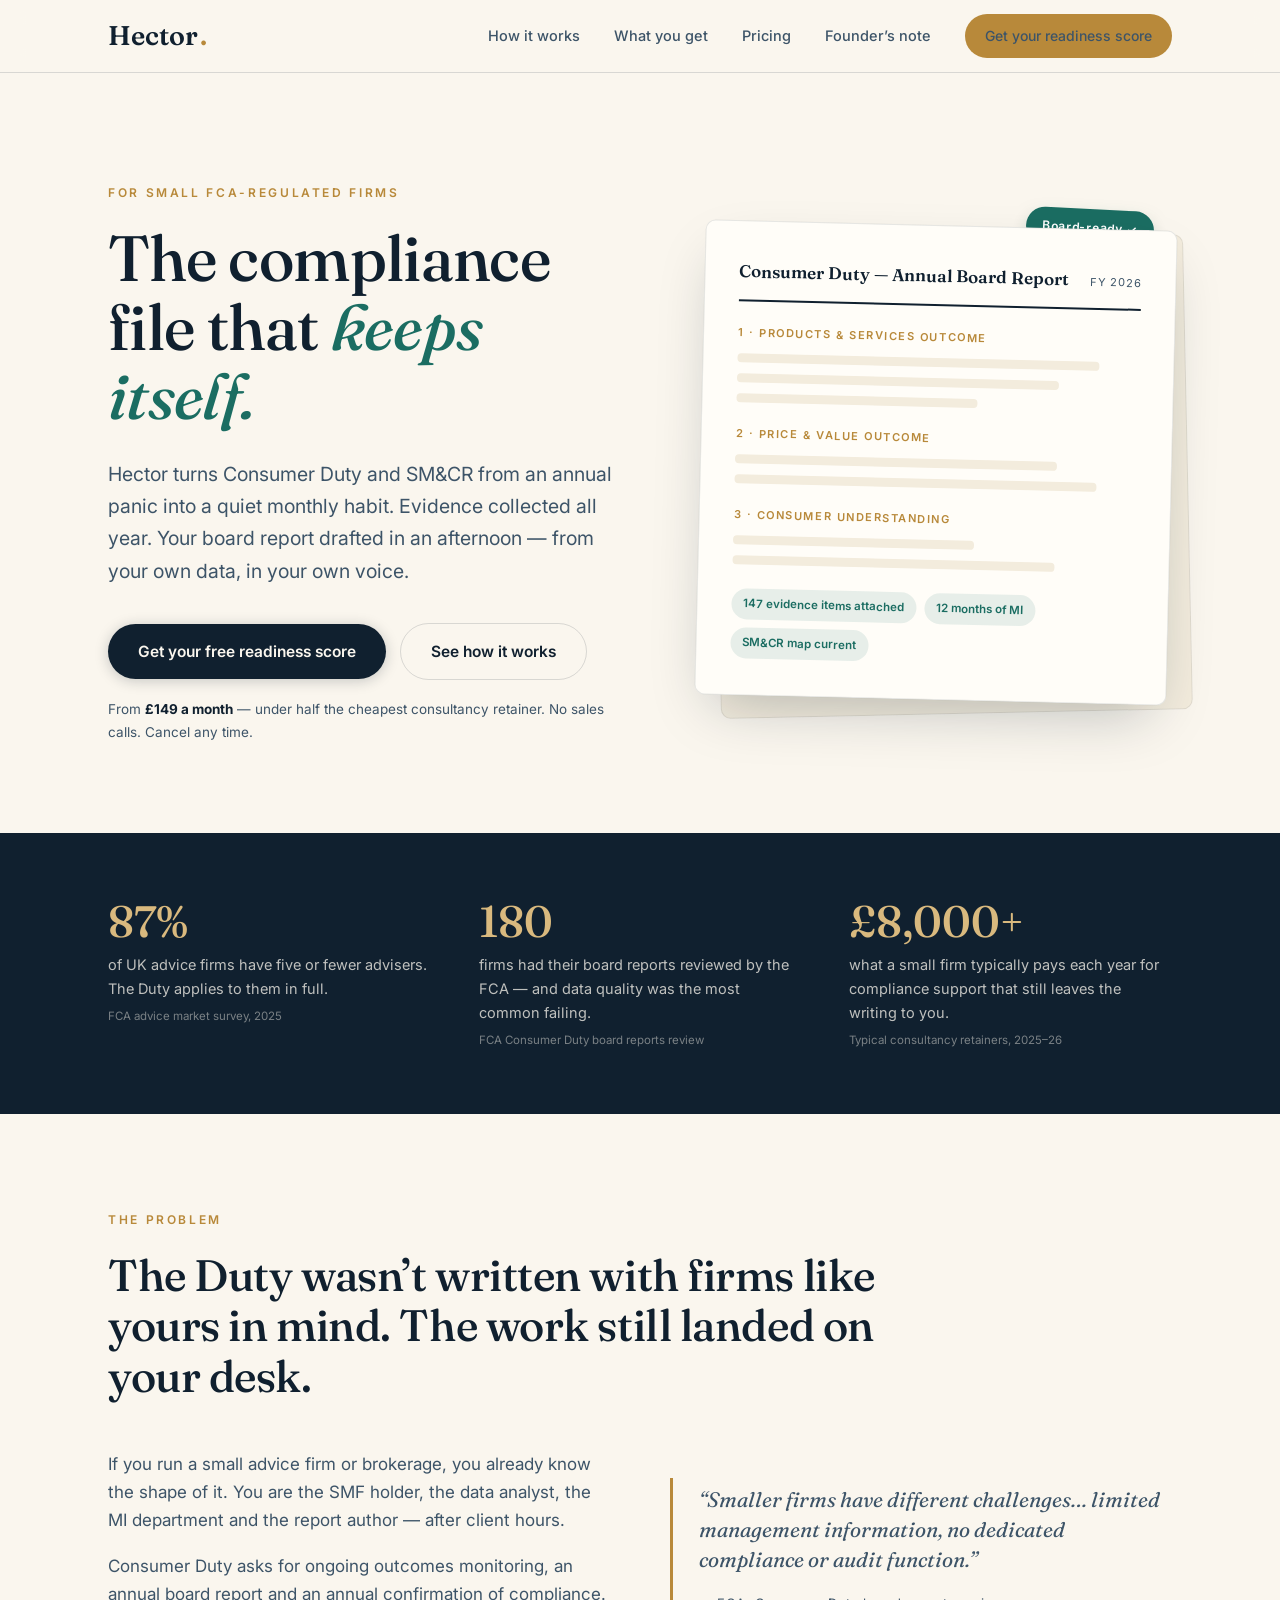
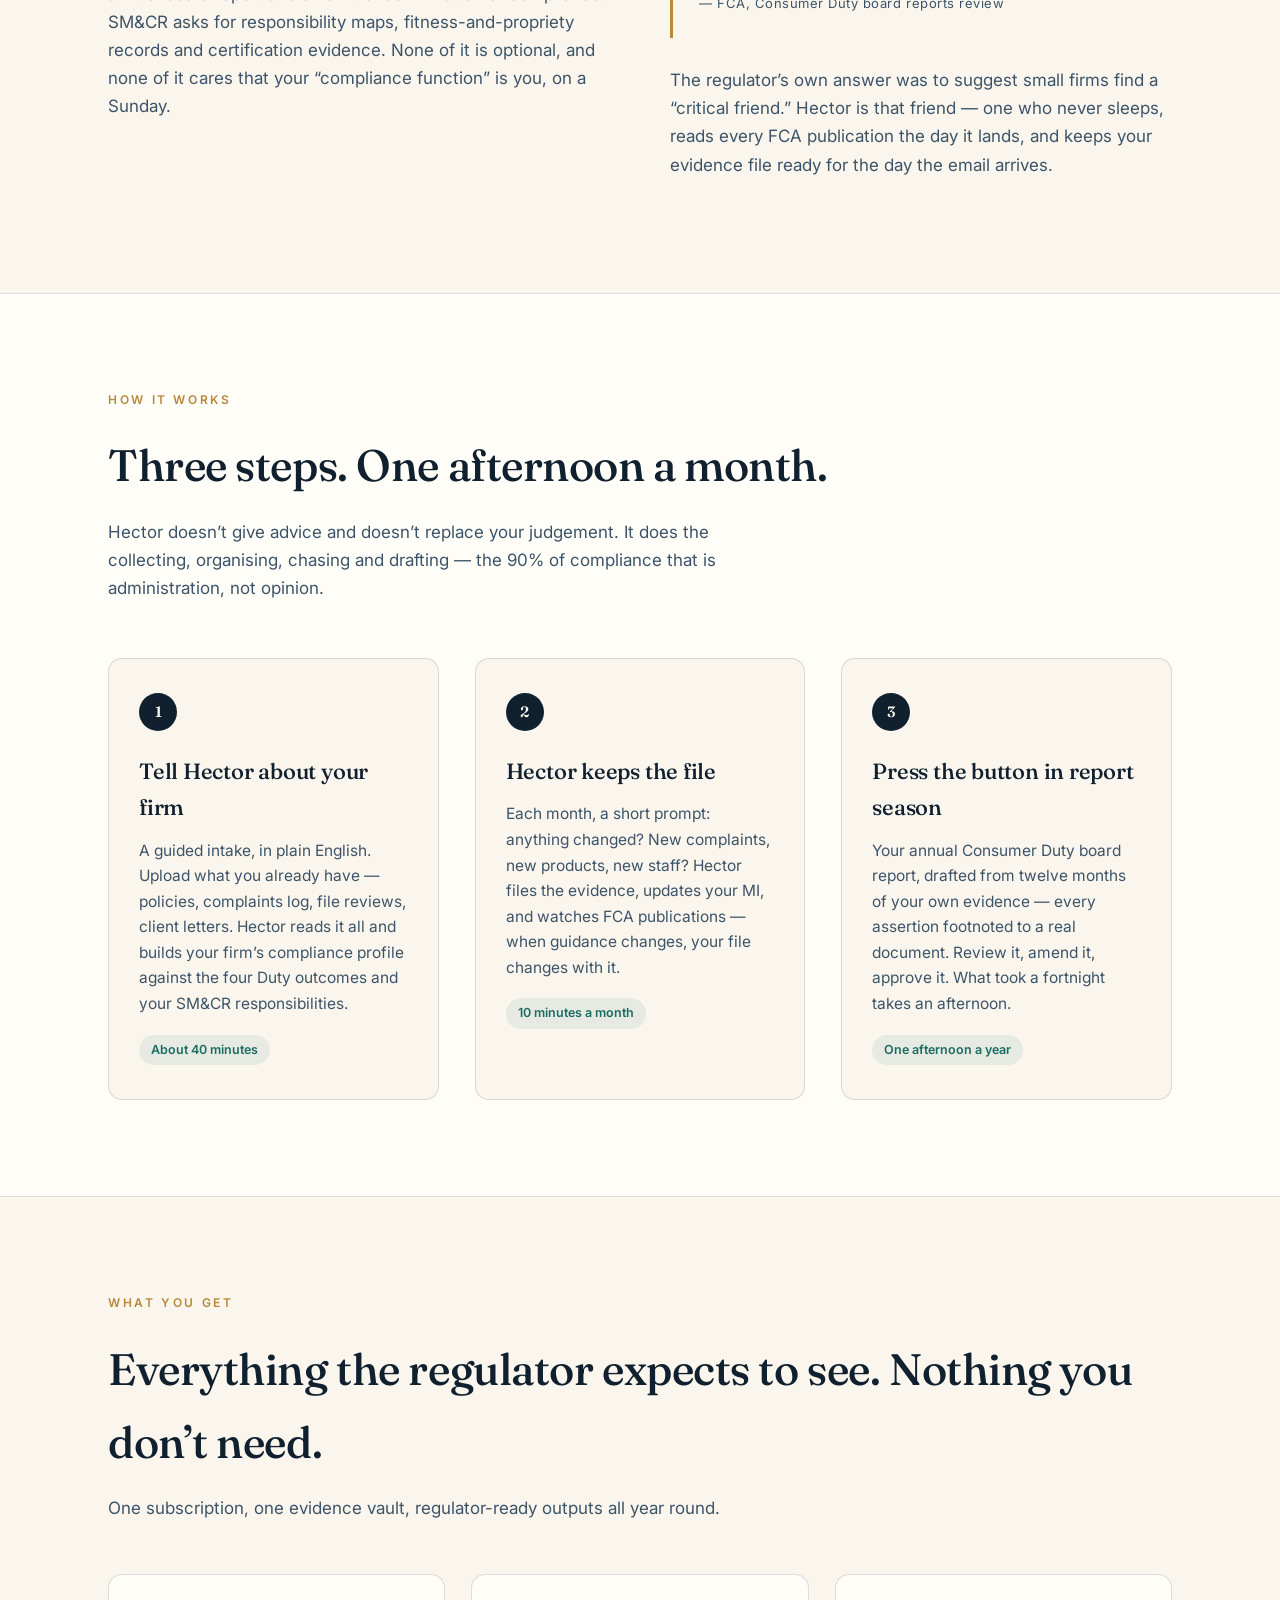
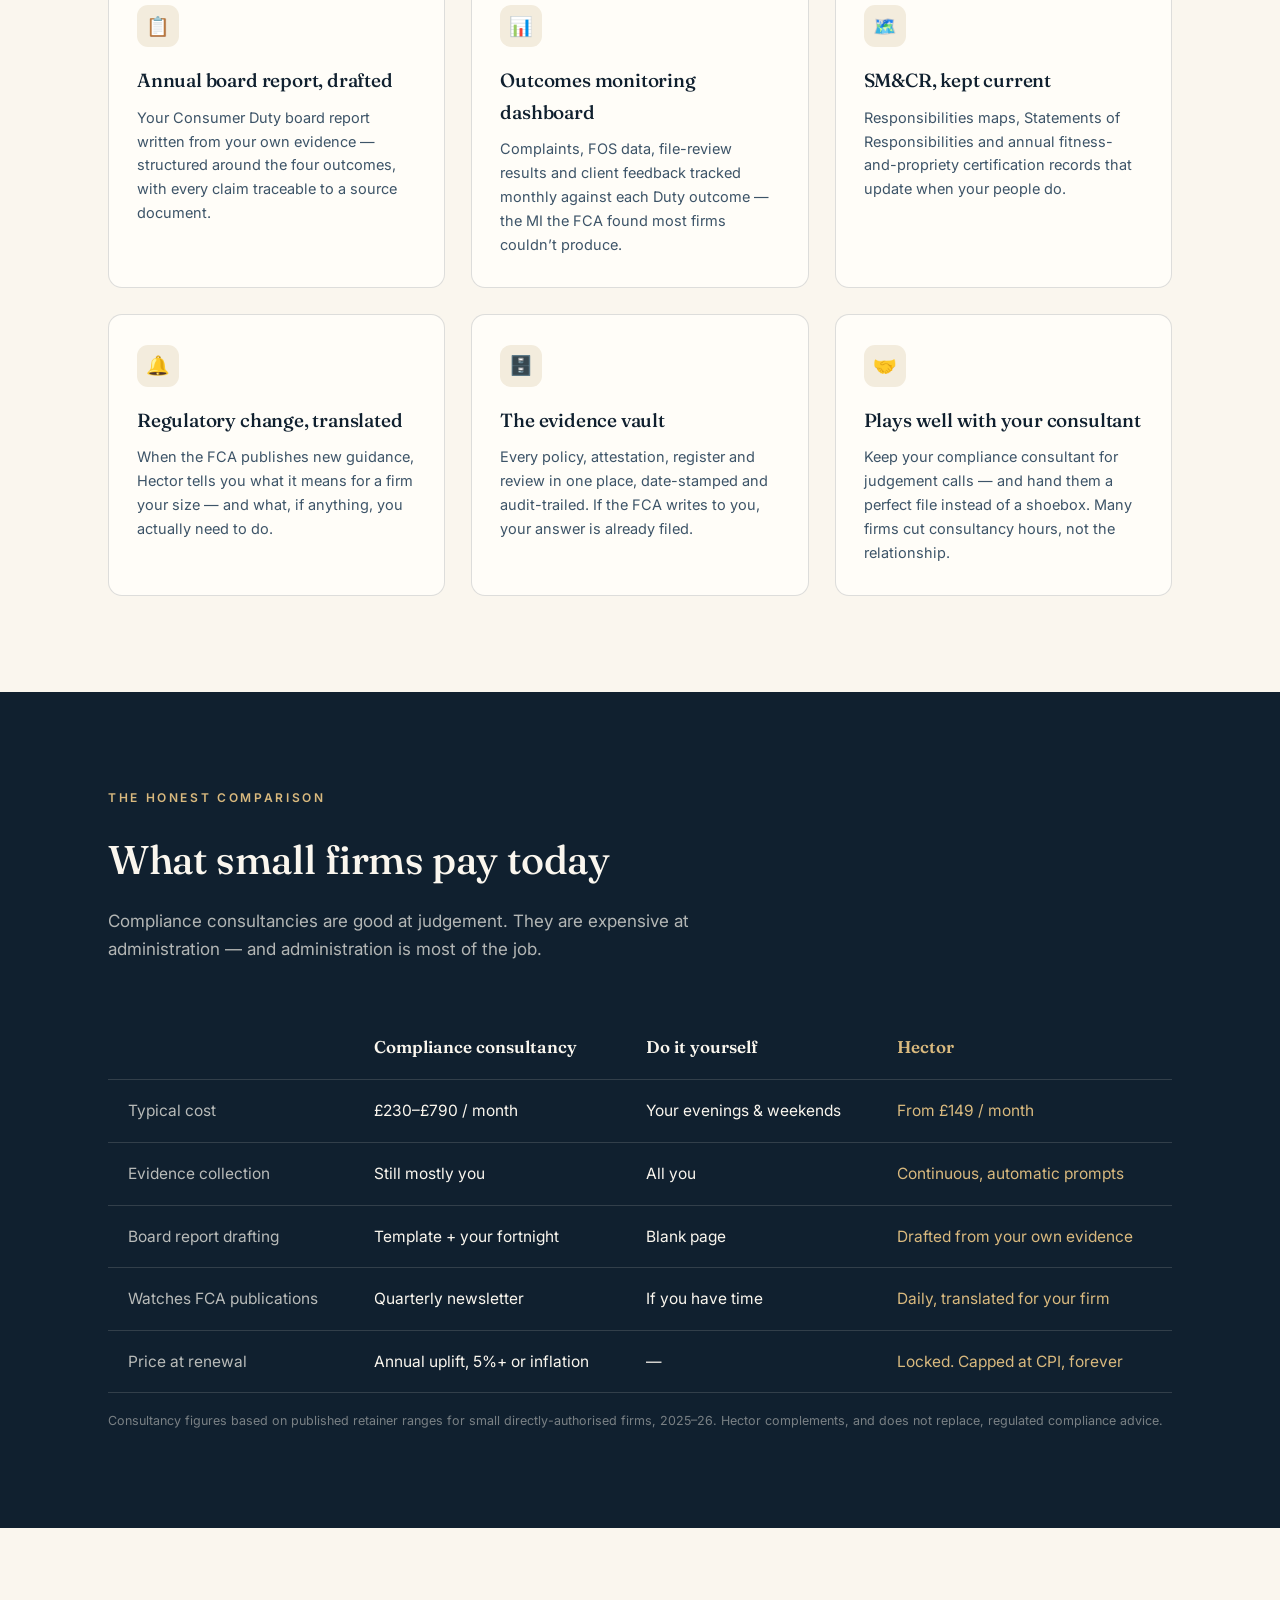
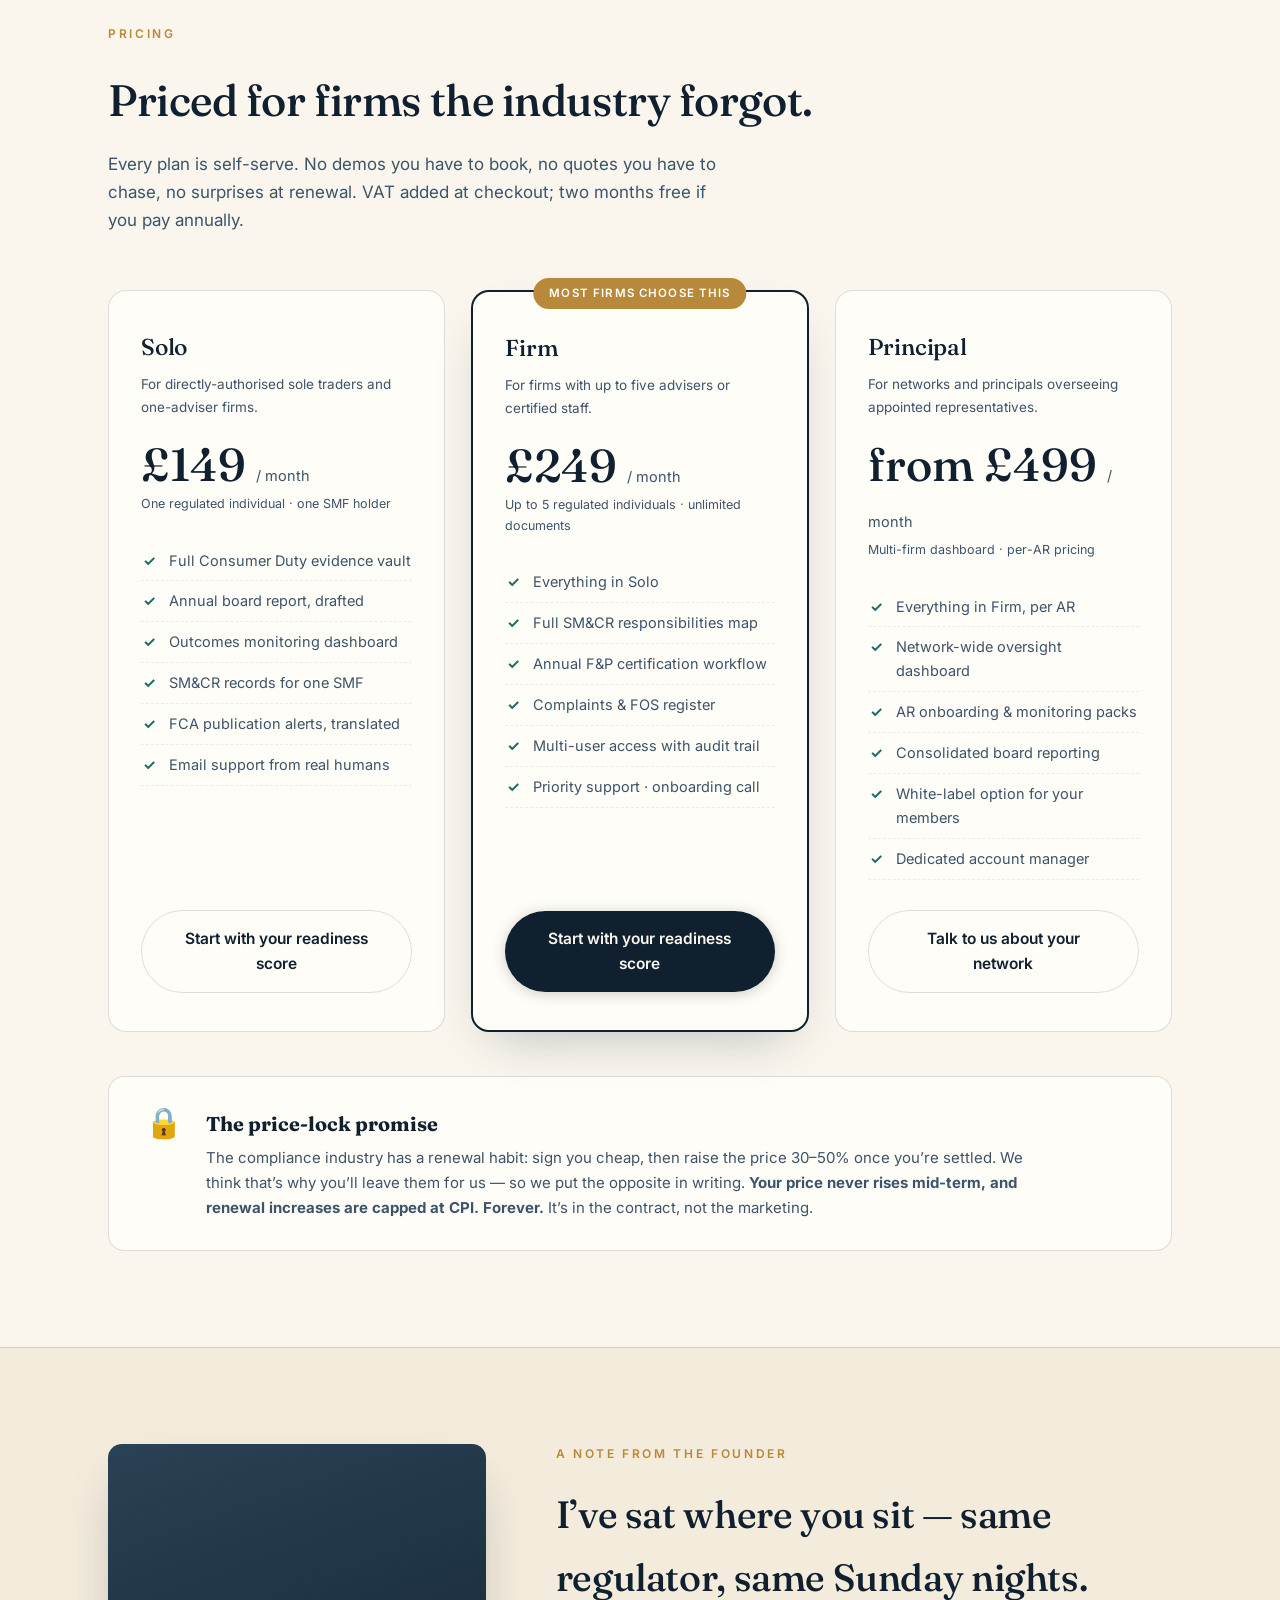
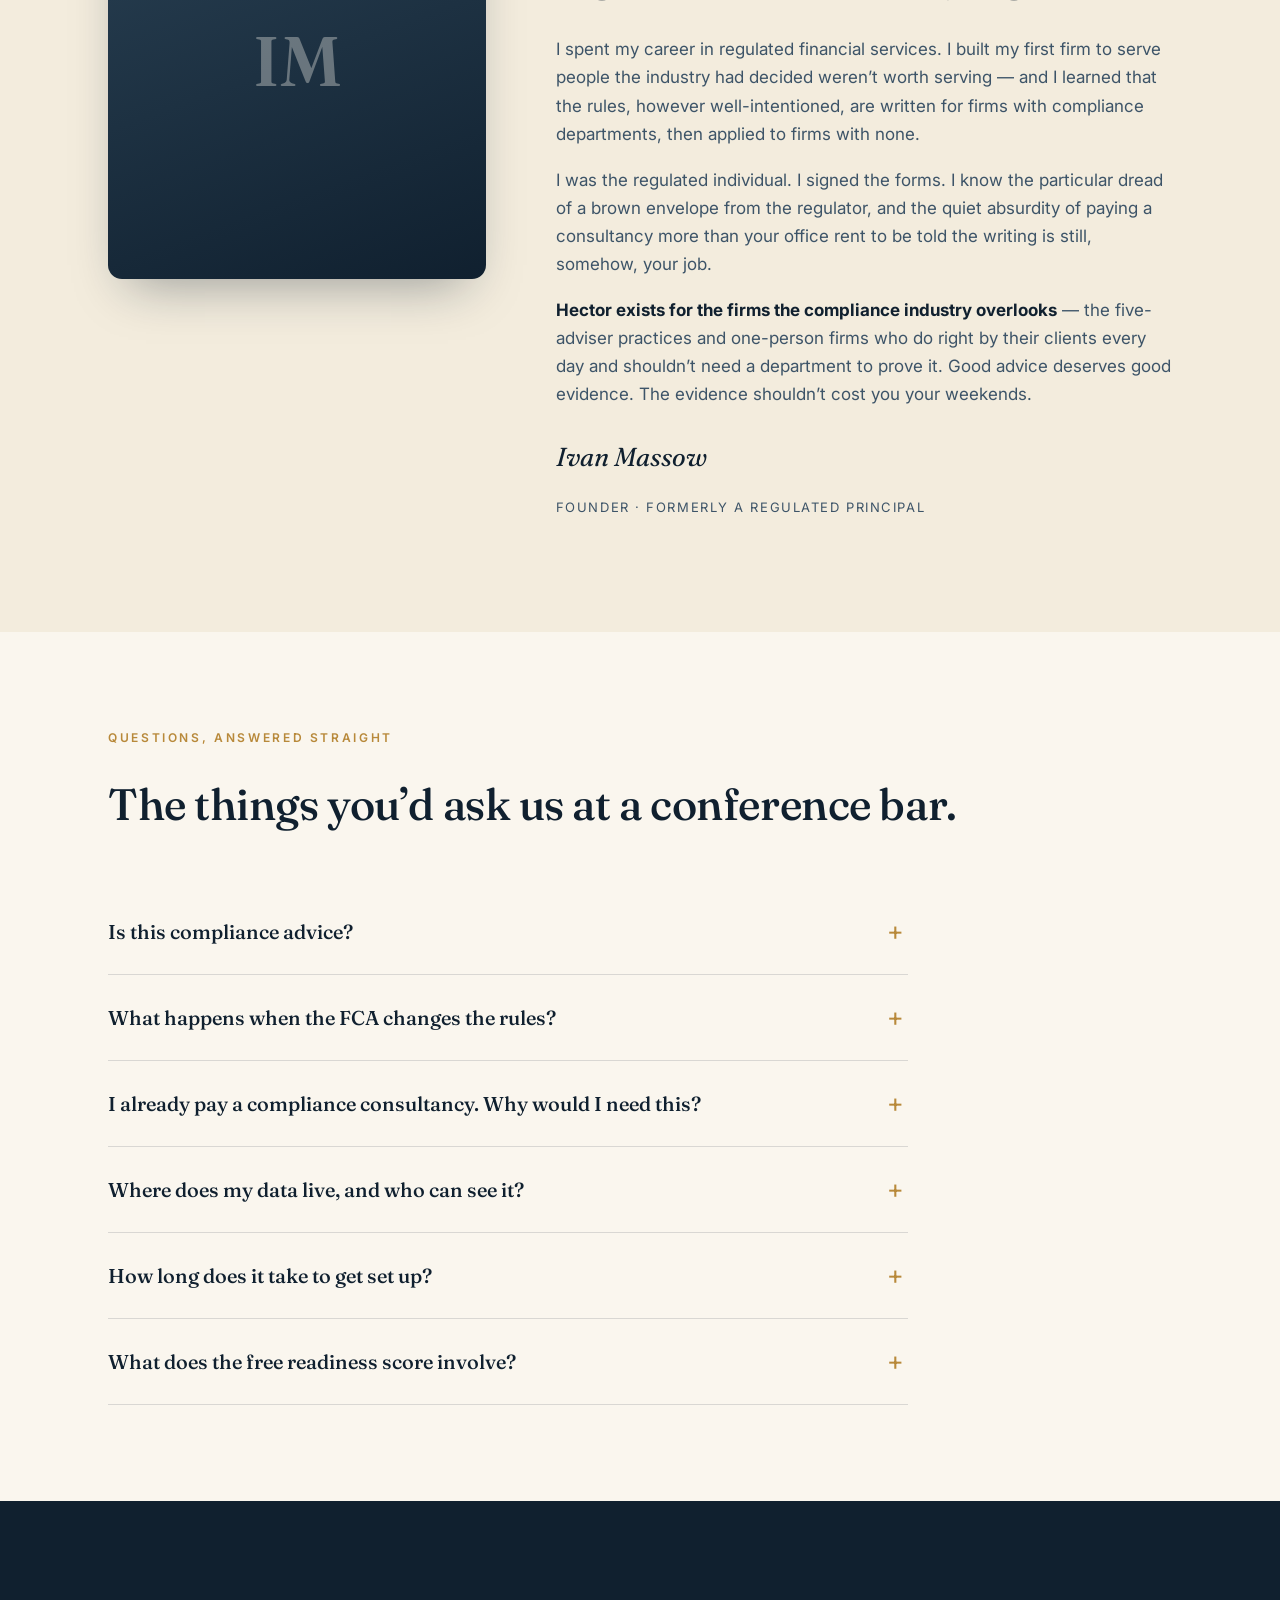
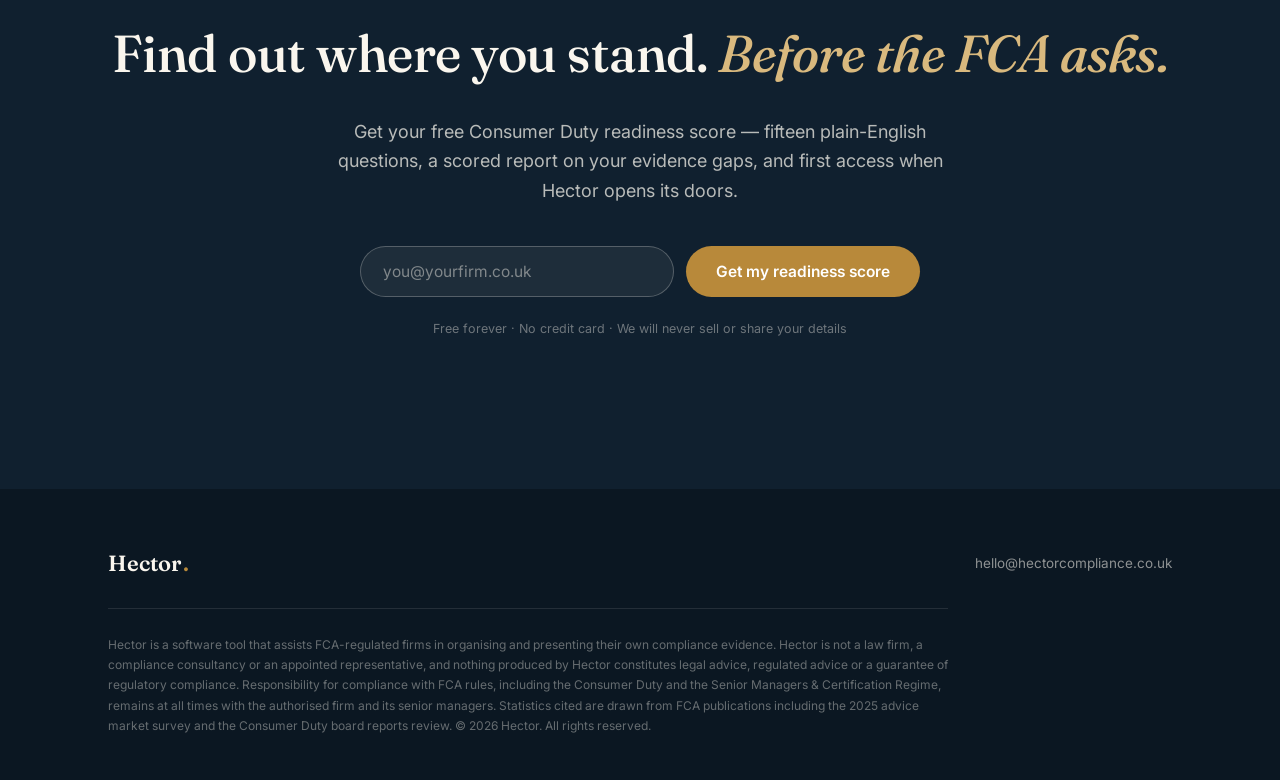
==== hector/index.html @ bde2b81e "Add Hector proposition site: compliance co-pilot for small FCA firms Landing page and proposition do" ====
<!DOCTYPE html>
<html lang="en-GB">
<head>
<meta charset="UTF-8">
<meta name="viewport" content="width=device-width, initial-scale=1.0">
<title>Hector — Consumer Duty &amp; SM&amp;CR, handled. For small FCA-regulated firms.</title>
<meta name="description" content="Hector turns Consumer Duty and SM&CR from an annual panic into a quiet monthly habit. Evidence collected all year, your board report drafted in an afternoon. From £149/month.">
<link rel="preconnect" href="https://fonts.googleapis.com">
<link rel="preconnect" href="https://fonts.gstatic.com" crossorigin>
<link href="https://fonts.googleapis.com/css2?family=Fraunces:opsz,wght@9..144,400;9..144,500;9..144,600&family=Inter:wght@400;500;600&display=swap" rel="stylesheet">
<style>
  :root {
    --ink: #10202f;
    --ink-soft: #3d5468;
    --cream: #faf6ee;
    --cream-deep: #f3ecdd;
    --paper: #fffdf8;
    --gold: #b8893a;
    --gold-soft: #d9b97e;
    --teal: #1b6d62;
    --rule: rgba(16, 32, 47, 0.14);
    --max: 1120px;
  }
  * { margin: 0; padding: 0; box-sizing: border-box; }
  html { scroll-behavior: smooth; }
  body {
    font-family: 'Inter', -apple-system, sans-serif;
    font-size: 17px;
    line-height: 1.65;
    color: var(--ink);
    background: var(--cream);
    -webkit-font-smoothing: antialiased;
  }
  h1, h2, h3, .serif { font-family: 'Fraunces', Georgia, serif; font-weight: 500; letter-spacing: -0.01em; }
  .wrap { max-width: var(--max); margin: 0 auto; padding: 0 28px; }
  .eyebrow {
    font-family: 'Inter', sans-serif;
    font-size: 12px; font-weight: 600;
    letter-spacing: 0.22em; text-transform: uppercase;
    color: var(--gold);
    margin-bottom: 20px;
  }
  section { padding: 96px 0; }
  .btn {
    display: inline-block;
    font-family: 'Inter', sans-serif;
    font-size: 15.5px; font-weight: 600;
    padding: 15px 30px;
    border-radius: 100px;
    text-decoration: none;
    transition: transform .15s ease, box-shadow .15s ease, background .15s ease;
    cursor: pointer; border: none;
  }
  .btn-primary { background: var(--ink); color: var(--cream); box-shadow: 0 2px 14px rgba(16,32,47,.22); }
  .btn-primary:hover { transform: translateY(-1px); box-shadow: 0 6px 22px rgba(16,32,47,.3); }
  .btn-gold { background: var(--gold); color: #fff; }
  .btn-gold:hover { background: #a87a2e; transform: translateY(-1px); }
  .btn-ghost { background: transparent; color: var(--ink); border: 1.5px solid var(--rule); }
  .btn-ghost:hover { border-color: var(--ink); }

  /* ---------- Nav ---------- */
  nav {
    position: sticky; top: 0; z-index: 50;
    background: rgba(250, 246, 238, 0.88);
    backdrop-filter: blur(12px);
    border-bottom: 1px solid var(--rule);
  }
  .nav-inner { display: flex; align-items: center; justify-content: space-between; height: 72px; }
  .logo { display: flex; align-items: baseline; gap: 2px; text-decoration: none; color: var(--ink); }
  .logo .mark {
    font-family: 'Fraunces', serif; font-weight: 600; font-size: 27px;
  }
  .logo .dot { color: var(--gold); font-size: 27px; font-family: 'Fraunces', serif; font-weight: 600; }
  .nav-links { display: flex; gap: 34px; align-items: center; }
  .nav-links a { text-decoration: none; color: var(--ink-soft); font-size: 14.5px; font-weight: 500; }
  .nav-links a:hover { color: var(--ink); }
  .nav-cta { font-size: 14px !important; padding: 10px 20px !important; }
  @media (max-width: 860px) { .nav-links a:not(.btn) { display: none; } }

  /* ---------- Hero ---------- */
  .hero { padding: 110px 0 90px; position: relative; overflow: hidden; }
  .hero-grid { display: grid; grid-template-columns: 1.05fr 0.95fr; gap: 70px; align-items: center; }
  .hero h1 { font-size: clamp(42px, 5.4vw, 64px); line-height: 1.08; margin-bottom: 28px; }
  .hero h1 em { font-style: italic; color: var(--teal); }
  .hero .lede { font-size: 19.5px; color: var(--ink-soft); margin-bottom: 36px; max-width: 32em; }
  .hero-ctas { display: flex; gap: 14px; flex-wrap: wrap; align-items: center; }
  .hero-note { font-size: 13.5px; color: var(--ink-soft); margin-top: 18px; }
  .hero-note strong { color: var(--ink); }

  /* document mock */
  .doc-stack { position: relative; perspective: 1200px; }
  .doc {
    background: var(--paper);
    border: 1px solid rgba(16,32,47,.1);
    border-radius: 10px;
    box-shadow: 0 24px 60px -18px rgba(16,32,47,.28);
    padding: 36px 34px;
    transform: rotate(1.4deg);
  }
  .doc-behind {
    position: absolute; inset: 14px -16px -14px 16px;
    background: var(--cream-deep);
    border-radius: 10px;
    border: 1px solid rgba(16,32,47,.08);
    z-index: -1;
    transform: rotate(-1.2deg);
  }
  .doc-head { display:flex; justify-content: space-between; align-items: baseline; border-bottom: 2px solid var(--ink); padding-bottom: 14px; margin-bottom: 20px; }
  .doc-head .t { font-family:'Fraunces',serif; font-size: 17px; font-weight: 600; }
  .doc-head .d { font-size: 11px; color: var(--ink-soft); letter-spacing: .08em; text-transform: uppercase; }
  .doc-line { height: 9px; border-radius: 4px; background: var(--cream-deep); margin-bottom: 11px; }
  .doc-line.w80 { width: 80%; } .doc-line.w60 { width: 60%; } .doc-line.w90 { width: 90%; }
  .doc-section { font-size: 11px; letter-spacing: .14em; text-transform: uppercase; color: var(--gold); font-weight: 600; margin: 22px 0 12px; }
  .doc-badges { display: flex; gap: 8px; margin-top: 24px; flex-wrap: wrap; }
  .doc-badge {
    font-size: 11.5px; font-weight: 600; padding: 6px 12px; border-radius: 100px;
    background: rgba(27,109,98,.1); color: var(--teal);
  }
  .doc-stamp {
    position: absolute; right: 18px; top: -16px;
    background: var(--teal); color: #fff;
    font-size: 12px; font-weight: 600; letter-spacing: .06em;
    padding: 9px 16px; border-radius: 100px;
    box-shadow: 0 8px 20px -6px rgba(27,109,98,.5);
    transform: rotate(3deg);
  }
  @media (max-width: 900px) {
    .hero-grid { grid-template-columns: 1fr; gap: 56px; }
    .doc-stack { max-width: 480px; }
  }

  /* ---------- Logos strip / stat band ---------- */
  .statband { background: var(--ink); color: var(--cream); padding: 64px 0; }
  .statband .wrap { display: grid; grid-template-columns: repeat(3, 1fr); gap: 48px; }
  .stat .n { font-family: 'Fraunces', serif; font-size: 44px; font-weight: 500; color: var(--gold-soft); line-height: 1.1; }
  .stat .l { font-size: 14.5px; color: rgba(250,246,238,.75); margin-top: 8px; max-width: 24em; }
  .stat .s { font-size: 11.5px; color: rgba(250,246,238,.45); margin-top: 6px; }
  @media (max-width: 860px) { .statband .wrap { grid-template-columns: 1fr; gap: 32px; } }

  /* ---------- Problem ---------- */
  .problem h2 { font-size: clamp(32px, 4vw, 44px); line-height: 1.15; max-width: 18em; margin-bottom: 24px; }
  .problem .cols { display: grid; grid-template-columns: 1fr 1fr; gap: 60px; margin-top: 48px; }
  .problem .cols p { color: var(--ink-soft); margin-bottom: 18px; }
  .pull {
    border-left: 3px solid var(--gold);
    padding: 6px 0 6px 26px;
    margin: 28px 0;
  }
  .pull .q { font-family: 'Fraunces', serif; font-size: 21px; font-style: italic; line-height: 1.45; }
  .pull .a { font-size: 13px; color: var(--ink-soft); margin-top: 10px; letter-spacing: .04em; }
  @media (max-width: 860px) { .problem .cols { grid-template-columns: 1fr; gap: 8px; } }

  /* ---------- How it works ---------- */
  .how { background: var(--paper); border-top: 1px solid var(--rule); border-bottom: 1px solid var(--rule); }
  .how h2 { font-size: clamp(32px, 4vw, 44px); margin-bottom: 16px; }
  .how .sub { color: var(--ink-soft); max-width: 36em; margin-bottom: 56px; }
  .steps { display: grid; grid-template-columns: repeat(3, 1fr); gap: 36px; }
  .step {
    background: var(--cream);
    border: 1px solid var(--rule);
    border-radius: 14px;
    padding: 34px 30px;
    position: relative;
  }
  .step .num {
    font-family: 'Fraunces', serif; font-size: 15px; font-weight: 600;
    width: 38px; height: 38px; border-radius: 50%;
    background: var(--ink); color: var(--cream);
    display: flex; align-items: center; justify-content: center;
    margin-bottom: 22px;
  }
  .step h3 { font-size: 22px; margin-bottom: 12px; }
  .step p { font-size: 15.5px; color: var(--ink-soft); }
  .step .time { display: inline-block; margin-top: 18px; font-size: 12.5px; font-weight: 600; color: var(--teal); background: rgba(27,109,98,.09); padding: 5px 12px; border-radius: 100px; }
  @media (max-width: 860px) { .steps { grid-template-columns: 1fr; } }

  /* ---------- Deliverables ---------- */
  .get h2 { font-size: clamp(32px, 4vw, 44px); margin-bottom: 16px; }
  .get .sub { color: var(--ink-soft); max-width: 36em; margin-bottom: 52px; }
  .grid-get { display: grid; grid-template-columns: repeat(3, 1fr); gap: 26px; }
  .card {
    background: var(--paper);
    border: 1px solid var(--rule);
    border-radius: 14px;
    padding: 30px 28px;
  }
  .card .ico {
    width: 42px; height: 42px; border-radius: 11px;
    background: var(--cream-deep);
    display: flex; align-items: center; justify-content: center;
    margin-bottom: 18px;
    font-size: 19px;
  }
  .card h3 { font-size: 19px; margin-bottom: 9px; }
  .card p { font-size: 14.5px; color: var(--ink-soft); }
  @media (max-width: 960px) { .grid-get { grid-template-columns: 1fr 1fr; } }
  @media (max-width: 640px) { .grid-get { grid-template-columns: 1fr; } }

  /* ---------- Compare ---------- */
  .compare { background: var(--ink); color: var(--cream); }
  .compare h2 { font-size: clamp(30px, 3.6vw, 40px); margin-bottom: 14px; }
  .compare .sub { color: rgba(250,246,238,.7); margin-bottom: 52px; max-width: 38em; }
  .comp-table { width: 100%; border-collapse: collapse; }
  .comp-table th, .comp-table td { padding: 18px 20px; text-align: left; border-bottom: 1px solid rgba(250,246,238,.14); font-size: 15.5px; }
  .comp-table th { font-family: 'Fraunces', serif; font-size: 17px; font-weight: 600; }
  .comp-table .hl { color: var(--gold-soft); }
  .comp-table td:first-child { color: rgba(250,246,238,.72); }
  .comp-note { font-size: 12.5px; color: rgba(250,246,238,.45); margin-top: 18px; }

  /* ---------- Pricing ---------- */
  .pricing { background: var(--cream); }
  .pricing h2 { font-size: clamp(32px, 4vw, 44px); margin-bottom: 14px; }
  .pricing .sub { color: var(--ink-soft); margin-bottom: 56px; max-width: 36em; }
  .tiers { display: grid; grid-template-columns: repeat(3, 1fr); gap: 26px; align-items: stretch; }
  .tier {
    background: var(--paper);
    border: 1px solid var(--rule);
    border-radius: 18px;
    padding: 38px 32px;
    display: flex; flex-direction: column;
    position: relative;
  }
  .tier.popular { border: 2px solid var(--ink); box-shadow: 0 22px 50px -22px rgba(16,32,47,.3); }
  .tier .flag {
    position: absolute; top: -14px; left: 50%; transform: translateX(-50%);
    background: var(--gold); color: #fff;
    font-size: 11.5px; font-weight: 600; letter-spacing: .1em; text-transform: uppercase;
    padding: 6px 16px; border-radius: 100px; white-space: nowrap;
  }
  .tier h3 { font-size: 23px; margin-bottom: 6px; }
  .tier .who { font-size: 13.5px; color: var(--ink-soft); margin-bottom: 24px; min-height: 2.6em; }
  .tier .price { font-family: 'Fraunces', serif; font-size: 46px; font-weight: 500; line-height: 1; }
  .tier .price span { font-family: 'Inter', sans-serif; font-size: 14.5px; color: var(--ink-soft); font-weight: 400; }
  .tier .per { font-size: 12.5px; color: var(--ink-soft); margin: 6px 0 26px; }
  .tier ul { list-style: none; margin-bottom: 30px; flex-grow: 1; }
  .tier ul li { font-size: 14.5px; color: var(--ink-soft); padding: 8px 0 8px 28px; position: relative; border-bottom: 1px dashed rgba(16,32,47,.08); }
  .tier ul li::before { content: "✓"; position: absolute; left: 2px; color: var(--teal); font-weight: 700; }
  .tier .btn { text-align: center; }
  .lock {
    margin-top: 44px;
    background: var(--paper);
    border: 1px solid var(--rule);
    border-radius: 16px;
    padding: 30px 36px;
    display: flex; gap: 24px; align-items: flex-start;
  }
  .lock .ico { font-size: 30px; line-height: 1; }
  .lock h4 { font-family: 'Fraunces', serif; font-size: 20px; margin-bottom: 6px; }
  .lock p { font-size: 15px; color: var(--ink-soft); max-width: 56em; }
  @media (max-width: 960px) { .tiers { grid-template-columns: 1fr; max-width: 460px; margin: 0 auto; } }

  /* ---------- Founder ---------- */
  .founder { background: var(--cream-deep); border-top: 1px solid var(--rule); }
  .founder-grid { display: grid; grid-template-columns: 0.38fr 0.62fr; gap: 70px; align-items: start; }
  .founder .portrait {
    aspect-ratio: 4/4.6;
    border-radius: 14px;
    background: linear-gradient(160deg, #2a4255, var(--ink));
    display: flex; align-items: center; justify-content: center;
    color: rgba(250,246,238,.35);
    font-family: 'Fraunces', serif; font-size: 70px; font-weight: 600;
    box-shadow: 0 24px 50px -20px rgba(16,32,47,.4);
  }
  .founder h2 { font-size: clamp(28px, 3.4vw, 38px); margin-bottom: 26px; }
  .founder p { color: var(--ink-soft); margin-bottom: 18px; font-size: 17px; }
  .founder p strong { color: var(--ink); }
  .founder .sig { font-family: 'Fraunces', serif; font-style: italic; font-size: 26px; color: var(--ink); margin-top: 28px; }
  .founder .sig-role { font-size: 13px; letter-spacing: .12em; text-transform: uppercase; color: var(--ink-soft); margin-top: 4px; }
  @media (max-width: 860px) { .founder-grid { grid-template-columns: 1fr; gap: 40px; } .founder .portrait { max-width: 320px; } }

  /* ---------- FAQ ---------- */
  .faq h2 { font-size: clamp(32px, 4vw, 44px); margin-bottom: 48px; }
  .faq-list { max-width: 800px; }
  details {
    border-bottom: 1px solid var(--rule);
    padding: 6px 0;
  }
  details summary {
    font-family: 'Fraunces', serif;
    font-size: 20px; font-weight: 500;
    padding: 20px 40px 20px 0;
    cursor: pointer; list-style: none; position: relative;
  }
  details summary::-webkit-details-marker { display: none; }
  details summary::after {
    content: "+"; position: absolute; right: 4px; top: 50%; transform: translateY(-50%);
    font-size: 26px; color: var(--gold); font-family: 'Inter', sans-serif; font-weight: 400;
    transition: transform .2s ease;
  }
  details[open] summary::after { transform: translateY(-50%) rotate(45deg); }
  details p { color: var(--ink-soft); padding: 0 40px 24px 0; font-size: 16px; }

  /* ---------- Final CTA ---------- */
  .final { background: var(--ink); color: var(--cream); text-align: center; padding: 110px 0; }
  .final h2 { font-size: clamp(34px, 4.4vw, 52px); margin-bottom: 20px; }
  .final h2 em { font-style: italic; color: var(--gold-soft); }
  .final p { color: rgba(250,246,238,.72); max-width: 34em; margin: 0 auto 40px; font-size: 18px; }
  .score-form { display: flex; gap: 12px; justify-content: center; flex-wrap: wrap; max-width: 560px; margin: 0 auto; }
  .score-form input {
    flex: 1; min-width: 260px;
    font-family: 'Inter', sans-serif; font-size: 15.5px;
    padding: 15px 22px; border-radius: 100px;
    border: 1.5px solid rgba(250,246,238,.25);
    background: rgba(250,246,238,.06); color: var(--cream);
    outline: none;
  }
  .score-form input::placeholder { color: rgba(250,246,238,.45); }
  .score-form input:focus { border-color: var(--gold-soft); }
  .final .fine { font-size: 12.5px; color: rgba(250,246,238,.4); margin-top: 22px; }

  /* ---------- Footer ---------- */
  footer { background: #0b1722; color: rgba(250,246,238,.55); padding: 56px 0 44px; font-size: 13.5px; }
  footer .wrap { display: flex; flex-direction: column; gap: 26px; }
  footer .frow { display: flex; justify-content: space-between; align-items: center; flex-wrap: wrap; gap: 18px; }
  footer .logo .mark, footer .logo .dot { font-size: 22px; color: var(--cream); }
  footer .logo .dot { color: var(--gold); }
  footer .disclaimer { font-size: 12px; line-height: 1.7; color: rgba(250,246,238,.38); border-top: 1px solid rgba(250,246,238,.1); padding-top: 26px; max-width: 70em; }
  footer a { color: rgba(250,246,238,.65); text-decoration: none; }

  .fade { animation: fadeUp .7s ease both; }
  @keyframes fadeUp { from { opacity: 0; transform: translateY(14px); } to { opacity: 1; transform: none; } }
</style>
</head>
<body>

<nav>
  <div class="wrap nav-inner">
    <a class="logo" href="#"><span class="mark">Hector</span><span class="dot">.</span></a>
    <div class="nav-links">
      <a href="#how">How it works</a>
      <a href="#get">What you get</a>
      <a href="#pricing">Pricing</a>
      <a href="#founder">Founder’s note</a>
      <a href="#score" class="btn btn-gold nav-cta">Get your readiness score</a>
    </div>
  </div>
</nav>

<header class="hero">
  <div class="wrap hero-grid">
    <div class="fade">
      <div class="eyebrow">For small FCA-regulated firms</div>
      <h1>The compliance file that <em>keeps itself.</em></h1>
      <p class="lede">Hector turns Consumer Duty and SM&amp;CR from an annual panic into a quiet monthly habit. Evidence collected all year. Your board report drafted in an afternoon — from your own data, in your own voice.</p>
      <div class="hero-ctas">
        <a href="#score" class="btn btn-primary">Get your free readiness score</a>
        <a href="#how" class="btn btn-ghost">See how it works</a>
      </div>
      <p class="hero-note">From <strong>£149 a month</strong> — under half the cheapest consultancy retainer. No sales calls. Cancel any time.</p>
    </div>
    <div class="doc-stack fade" style="animation-delay:.15s">
      <div class="doc-behind"></div>
      <div class="doc-stamp">Board-ready ✓</div>
      <div class="doc">
        <div class="doc-head">
          <span class="t">Consumer Duty — Annual Board Report</span>
          <span class="d">FY 2026</span>
        </div>
        <div class="doc-section">1 · Products &amp; Services Outcome</div>
        <div class="doc-line w90"></div>
        <div class="doc-line w80"></div>
        <div class="doc-line w60"></div>
        <div class="doc-section">2 · Price &amp; Value Outcome</div>
        <div class="doc-line w80"></div>
        <div class="doc-line w90"></div>
        <div class="doc-section">3 · Consumer Understanding</div>
        <div class="doc-line w60"></div>
        <div class="doc-line w80"></div>
        <div class="doc-badges">
          <span class="doc-badge">147 evidence items attached</span>
          <span class="doc-badge">12 months of MI</span>
          <span class="doc-badge">SM&amp;CR map current</span>
        </div>
      </div>
    </div>
  </div>
</header>

<div class="statband">
  <div class="wrap">
    <div class="stat">
      <div class="n">87%</div>
      <div class="l">of UK advice firms have five or fewer advisers. The Duty applies to them in full.</div>
      <div class="s">FCA advice market survey, 2025</div>
    </div>
    <div class="stat">
      <div class="n">180</div>
      <div class="l">firms had their board reports reviewed by the FCA — and data quality was the most common failing.</div>
      <div class="s">FCA Consumer Duty board reports review</div>
    </div>
    <div class="stat">
      <div class="n">£8,000+</div>
      <div class="l">what a small firm typically pays each year for compliance support that still leaves the writing to you.</div>
      <div class="s">Typical consultancy retainers, 2025–26</div>
    </div>
  </div>
</div>

<section class="problem">
  <div class="wrap">
    <div class="eyebrow">The problem</div>
    <h2>The Duty wasn’t written with firms like yours in mind. The work still landed on your desk.</h2>
    <div class="cols">
      <div>
        <p>If you run a small advice firm or brokerage, you already know the shape of it. You are the SMF holder, the data analyst, the MI department and the report author — after client hours.</p>
        <p>Consumer Duty asks for ongoing outcomes monitoring, an annual board report and an annual confirmation of compliance. SM&amp;CR asks for responsibility maps, fitness-and-propriety records and certification evidence. None of it is optional, and none of it cares that your “compliance function” is you, on a Sunday.</p>
      </div>
      <div>
        <div class="pull">
          <p class="q">“Smaller firms have different challenges… limited management information, no dedicated compliance or audit function.”</p>
          <p class="a">— FCA, Consumer Duty board reports review</p>
        </div>
        <p>The regulator’s own answer was to suggest small firms find a “critical friend.” Hector is that friend — one who never sleeps, reads every FCA publication the day it lands, and keeps your evidence file ready for the day the email arrives.</p>
      </div>
    </div>
  </div>
</section>

<section class="how" id="how">
  <div class="wrap">
    <div class="eyebrow">How it works</div>
    <h2>Three steps. One afternoon a month.</h2>
    <p class="sub">Hector doesn’t give advice and doesn’t replace your judgement. It does the collecting, organising, chasing and drafting — the 90% of compliance that is administration, not opinion.</p>
    <div class="steps">
      <div class="step">
        <div class="num">1</div>
        <h3>Tell Hector about your firm</h3>
        <p>A guided intake, in plain English. Upload what you already have — policies, complaints log, file reviews, client letters. Hector reads it all and builds your firm’s compliance profile against the four Duty outcomes and your SM&amp;CR responsibilities.</p>
        <span class="time">About 40 minutes</span>
      </div>
      <div class="step">
        <div class="num">2</div>
        <h3>Hector keeps the file</h3>
        <p>Each month, a short prompt: anything changed? New complaints, new products, new staff? Hector files the evidence, updates your MI, and watches FCA publications — when guidance changes, your file changes with it.</p>
        <span class="time">10 minutes a month</span>
      </div>
      <div class="step">
        <div class="num">3</div>
        <h3>Press the button in report season</h3>
        <p>Your annual Consumer Duty board report, drafted from twelve months of your own evidence — every assertion footnoted to a real document. Review it, amend it, approve it. What took a fortnight takes an afternoon.</p>
        <span class="time">One afternoon a year</span>
      </div>
    </div>
  </div>
</section>

<section class="get" id="get">
  <div class="wrap">
    <div class="eyebrow">What you get</div>
    <h2>Everything the regulator expects to see. Nothing you don’t need.</h2>
    <p class="sub">One subscription, one evidence vault, regulator-ready outputs all year round.</p>
    <div class="grid-get">
      <div class="card">
        <div class="ico">📋</div>
        <h3>Annual board report, drafted</h3>
        <p>Your Consumer Duty board report written from your own evidence — structured around the four outcomes, with every claim traceable to a source document.</p>
      </div>
      <div class="card">
        <div class="ico">📊</div>
        <h3>Outcomes monitoring dashboard</h3>
        <p>Complaints, FOS data, file-review results and client feedback tracked monthly against each Duty outcome — the MI the FCA found most firms couldn’t produce.</p>
      </div>
      <div class="card">
        <div class="ico">🗺️</div>
        <h3>SM&amp;CR, kept current</h3>
        <p>Responsibilities maps, Statements of Responsibilities and annual fitness-and-propriety certification records that update when your people do.</p>
      </div>
      <div class="card">
        <div class="ico">🔔</div>
        <h3>Regulatory change, translated</h3>
        <p>When the FCA publishes new guidance, Hector tells you what it means for a firm your size — and what, if anything, you actually need to do.</p>
      </div>
      <div class="card">
        <div class="ico">🗄️</div>
        <h3>The evidence vault</h3>
        <p>Every policy, attestation, register and review in one place, date-stamped and audit-trailed. If the FCA writes to you, your answer is already filed.</p>
      </div>
      <div class="card">
        <div class="ico">🤝</div>
        <h3>Plays well with your consultant</h3>
        <p>Keep your compliance consultant for judgement calls — and hand them a perfect file instead of a shoebox. Many firms cut consultancy hours, not the relationship.</p>
      </div>
    </div>
  </div>
</section>

<section class="compare">
  <div class="wrap">
    <div class="eyebrow" style="color: var(--gold-soft);">The honest comparison</div>
    <h2>What small firms pay today</h2>
    <p class="sub">Compliance consultancies are good at judgement. They are expensive at administration — and administration is most of the job.</p>
    <table class="comp-table">
      <tr>
        <th></th>
        <th>Compliance consultancy</th>
        <th>Do it yourself</th>
        <th class="hl">Hector</th>
      </tr>
      <tr>
        <td>Typical cost</td>
        <td>£230–£790 / month</td>
        <td>Your evenings &amp; weekends</td>
        <td class="hl">From £149 / month</td>
      </tr>
      <tr>
        <td>Evidence collection</td>
        <td>Still mostly you</td>
        <td>All you</td>
        <td class="hl">Continuous, automatic prompts</td>
      </tr>
      <tr>
        <td>Board report drafting</td>
        <td>Template + your fortnight</td>
        <td>Blank page</td>
        <td class="hl">Drafted from your own evidence</td>
      </tr>
      <tr>
        <td>Watches FCA publications</td>
        <td>Quarterly newsletter</td>
        <td>If you have time</td>
        <td class="hl">Daily, translated for your firm</td>
      </tr>
      <tr>
        <td>Price at renewal</td>
        <td>Annual uplift, 5%+ or inflation</td>
        <td>—</td>
        <td class="hl">Locked. Capped at CPI, forever</td>
      </tr>
    </table>
    <p class="comp-note">Consultancy figures based on published retainer ranges for small directly-authorised firms, 2025–26. Hector complements, and does not replace, regulated compliance advice.</p>
  </div>
</section>

<section class="pricing" id="pricing">
  <div class="wrap">
    <div class="eyebrow">Pricing</div>
    <h2>Priced for firms the industry forgot.</h2>
    <p class="sub">Every plan is self-serve. No demos you have to book, no quotes you have to chase, no surprises at renewal. VAT added at checkout; two months free if you pay annually.</p>
    <div class="tiers">
      <div class="tier">
        <h3>Solo</h3>
        <p class="who">For directly-authorised sole traders and one-adviser firms.</p>
        <div class="price">£149 <span>/ month</span></div>
        <p class="per">One regulated individual · one SMF holder</p>
        <ul>
          <li>Full Consumer Duty evidence vault</li>
          <li>Annual board report, drafted</li>
          <li>Outcomes monitoring dashboard</li>
          <li>SM&amp;CR records for one SMF</li>
          <li>FCA publication alerts, translated</li>
          <li>Email support from real humans</li>
        </ul>
        <a href="#score" class="btn btn-ghost">Start with your readiness score</a>
      </div>
      <div class="tier popular">
        <div class="flag">Most firms choose this</div>
        <h3>Firm</h3>
        <p class="who">For firms with up to five advisers or certified staff.</p>
        <div class="price">£249 <span>/ month</span></div>
        <p class="per">Up to 5 regulated individuals · unlimited documents</p>
        <ul>
          <li>Everything in Solo</li>
          <li>Full SM&amp;CR responsibilities map</li>
          <li>Annual F&amp;P certification workflow</li>
          <li>Complaints &amp; FOS register</li>
          <li>Multi-user access with audit trail</li>
          <li>Priority support · onboarding call</li>
        </ul>
        <a href="#score" class="btn btn-primary">Start with your readiness score</a>
      </div>
      <div class="tier">
        <h3>Principal</h3>
        <p class="who">For networks and principals overseeing appointed representatives.</p>
        <div class="price">from £499 <span>/ month</span></div>
        <p class="per">Multi-firm dashboard · per-AR pricing</p>
        <ul>
          <li>Everything in Firm, per AR</li>
          <li>Network-wide oversight dashboard</li>
          <li>AR onboarding &amp; monitoring packs</li>
          <li>Consolidated board reporting</li>
          <li>White-label option for your members</li>
          <li>Dedicated account manager</li>
        </ul>
        <a href="#score" class="btn btn-ghost">Talk to us about your network</a>
      </div>
    </div>
    <div class="lock">
      <div class="ico">🔒</div>
      <div>
        <h4>The price-lock promise</h4>
        <p>The compliance industry has a renewal habit: sign you cheap, then raise the price 30–50% once you’re settled. We think that’s why you’ll leave them for us — so we put the opposite in writing. <strong>Your price never rises mid-term, and renewal increases are capped at CPI. Forever.</strong> It’s in the contract, not the marketing.</p>
      </div>
    </div>
  </div>
</section>

<section class="founder" id="founder">
  <div class="wrap founder-grid">
    <div class="portrait">IM</div>
    <div>
      <div class="eyebrow">A note from the founder</div>
      <h2>I’ve sat where you sit — same regulator, same Sunday nights.</h2>
      <p>I spent my career in regulated financial services. I built my first firm to serve people the industry had decided weren’t worth serving — and I learned that the rules, however well-intentioned, are written for firms with compliance departments, then applied to firms with none.</p>
      <p>I was the regulated individual. I signed the forms. I know the particular dread of a brown envelope from the regulator, and the quiet absurdity of paying a consultancy more than your office rent to be told the writing is still, somehow, your job.</p>
      <p><strong>Hector exists for the firms the compliance industry overlooks</strong> — the five-adviser practices and one-person firms who do right by their clients every day and shouldn’t need a department to prove it. Good advice deserves good evidence. The evidence shouldn’t cost you your weekends.</p>
      <p class="sig">Ivan Massow</p>
      <p class="sig-role">Founder · formerly a regulated principal</p>
    </div>
  </div>
</section>

<section class="faq">
  <div class="wrap">
    <div class="eyebrow">Questions, answered straight</div>
    <h2>The things you’d ask us at a conference bar.</h2>
    <div class="faq-list">
      <details>
        <summary>Is this compliance advice?</summary>
        <p>No — and we’re glad you asked, because the distinction matters. Hector assembles, organises and drafts from <em>your</em> evidence and <em>your</em> decisions. It doesn’t tell you whether a product is suitable or a practice is compliant; that judgement stays with you and, if you have one, your compliance consultant. Think of Hector as the world’s most diligent compliance administrator, not a compliance officer.</p>
      </details>
      <details>
        <summary>What happens when the FCA changes the rules?</summary>
        <p>That’s rather the point. Hector reads FCA publications as they land, works out what applies to a firm of your size and permissions, updates the relevant parts of your file, and tells you in plain English what changed and what (if anything) you need to do. Static policy libraries go stale; Hector rewrites itself.</p>
      </details>
      <details>
        <summary>I already pay a compliance consultancy. Why would I need this?</summary>
        <p>Keep them — for judgement. Most retainers still leave the evidence-gathering, MI and report-writing to you. Firms use Hector to do that administration continuously, then spend fewer consultancy hours on higher-value review. Some firms replace the retainer entirely; that’s your call, not our pitch.</p>
      </details>
      <details>
        <summary>Where does my data live, and who can see it?</summary>
        <p>UK-hosted, encrypted at rest and in transit, with a full audit trail of every access. Your client data is yours: we don’t train models on it, we don’t share it, and you can export or delete everything at any time. We’ll publish our full security documentation before launch — and we’ll hold ourselves to the standard we help you evidence.</p>
      </details>
      <details>
        <summary>How long does it take to get set up?</summary>
        <p>The guided intake takes about 40 minutes, and most firms have a working evidence vault the same day. There’s no integration project and no consultant on site — if you can upload a PDF and answer plain-English questions about your firm, you can set up Hector.</p>
      </details>
      <details>
        <summary>What does the free readiness score involve?</summary>
        <p>Fifteen questions, five minutes, no credit card. You’ll get a scored assessment of how your firm currently stands against the Consumer Duty evidence expectations the FCA set out in its board-report review — and exactly which gaps to close first, whether or not you ever pay us a penny.</p>
      </details>
    </div>
  </div>
</section>

<section class="final" id="score">
  <div class="wrap">
    <h2>Find out where you stand. <em>Before the FCA asks.</em></h2>
    <p>Get your free Consumer Duty readiness score — fifteen plain-English questions, a scored report on your evidence gaps, and first access when Hector opens its doors.</p>
    <form class="score-form" onsubmit="event.preventDefault(); this.innerHTML='<p style=\'font-size:17px;color:var(--gold-soft);font-weight:600;\'>Thank you — you’re on the list. Your readiness questionnaire is on its way.</p>';">
      <input type="email" required placeholder="you@yourfirm.co.uk" aria-label="Email address">
      <button type="submit" class="btn btn-gold">Get my readiness score</button>
    </form>
    <p class="fine">Free forever · No credit card · We will never sell or share your details</p>
  </div>
</section>

<footer>
  <div class="wrap">
    <div class="frow">
      <a class="logo" href="#"><span class="mark">Hector</span><span class="dot">.</span></a>
      <div>hello@hectorcompliance.co.uk</div>
    </div>
    <p class="disclaimer">Hector is a software tool that assists FCA-regulated firms in organising and presenting their own compliance evidence. Hector is not a law firm, a compliance consultancy or an appointed representative, and nothing produced by Hector constitutes legal advice, regulated advice or a guarantee of regulatory compliance. Responsibility for compliance with FCA rules, including the Consumer Duty and the Senior Managers &amp; Certification Regime, remains at all times with the authorised firm and its senior managers. Statistics cited are drawn from FCA publications including the 2025 advice market survey and the Consumer Duty board reports review. © 2026 Hector. All rights reserved.</p>
  </div>
</footer>

</body>
</html>
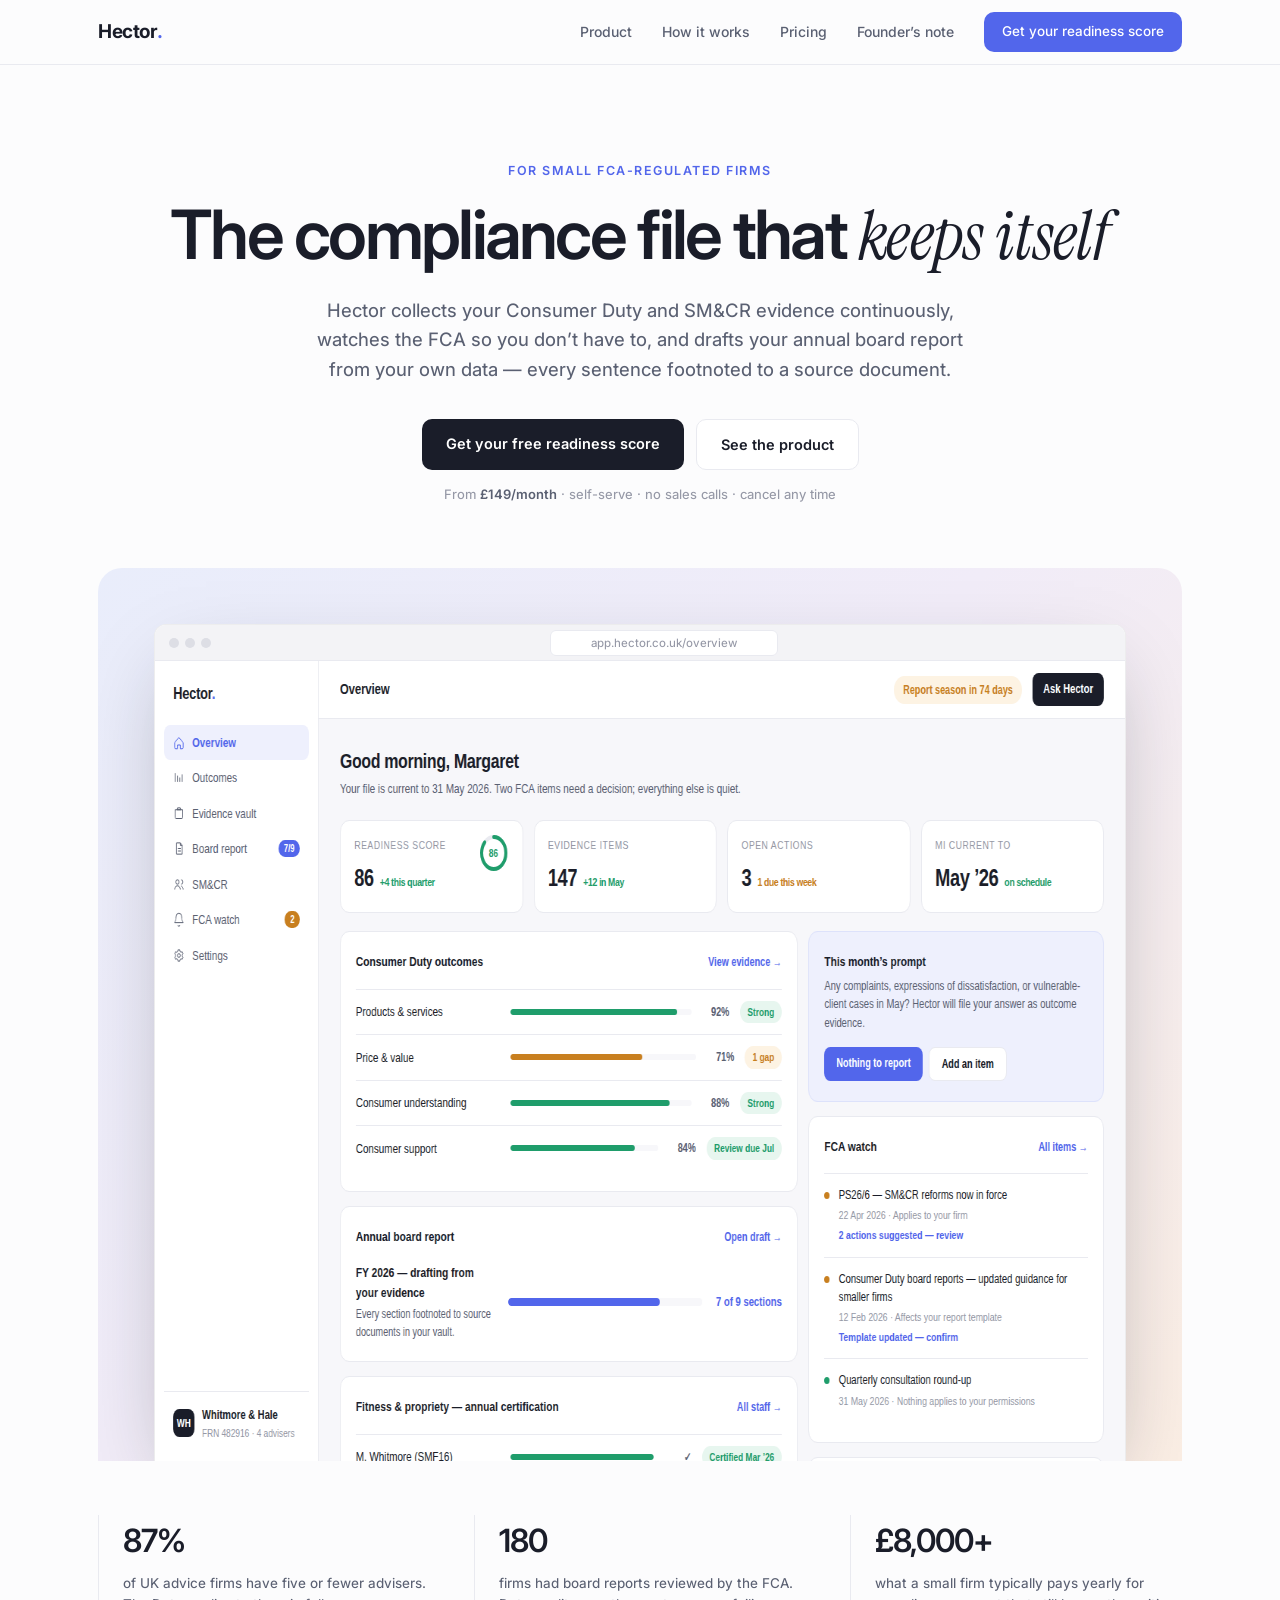
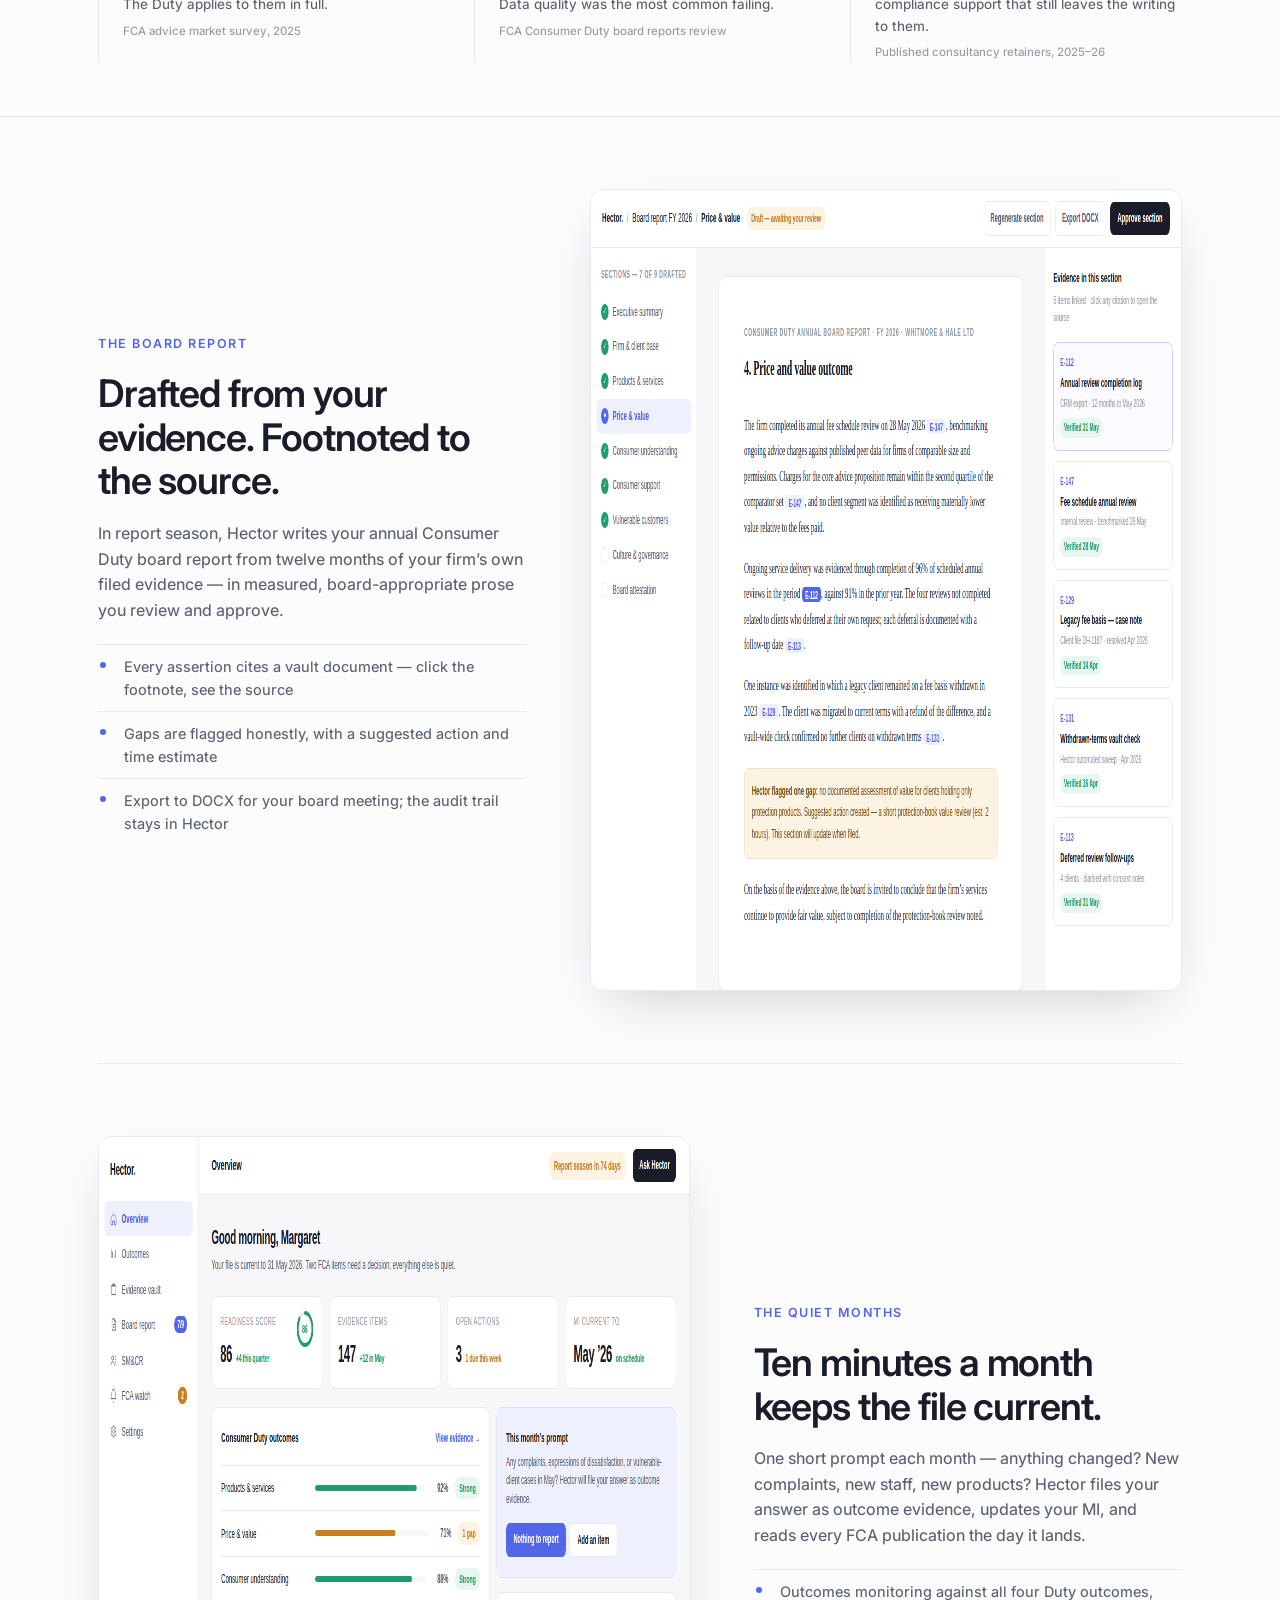
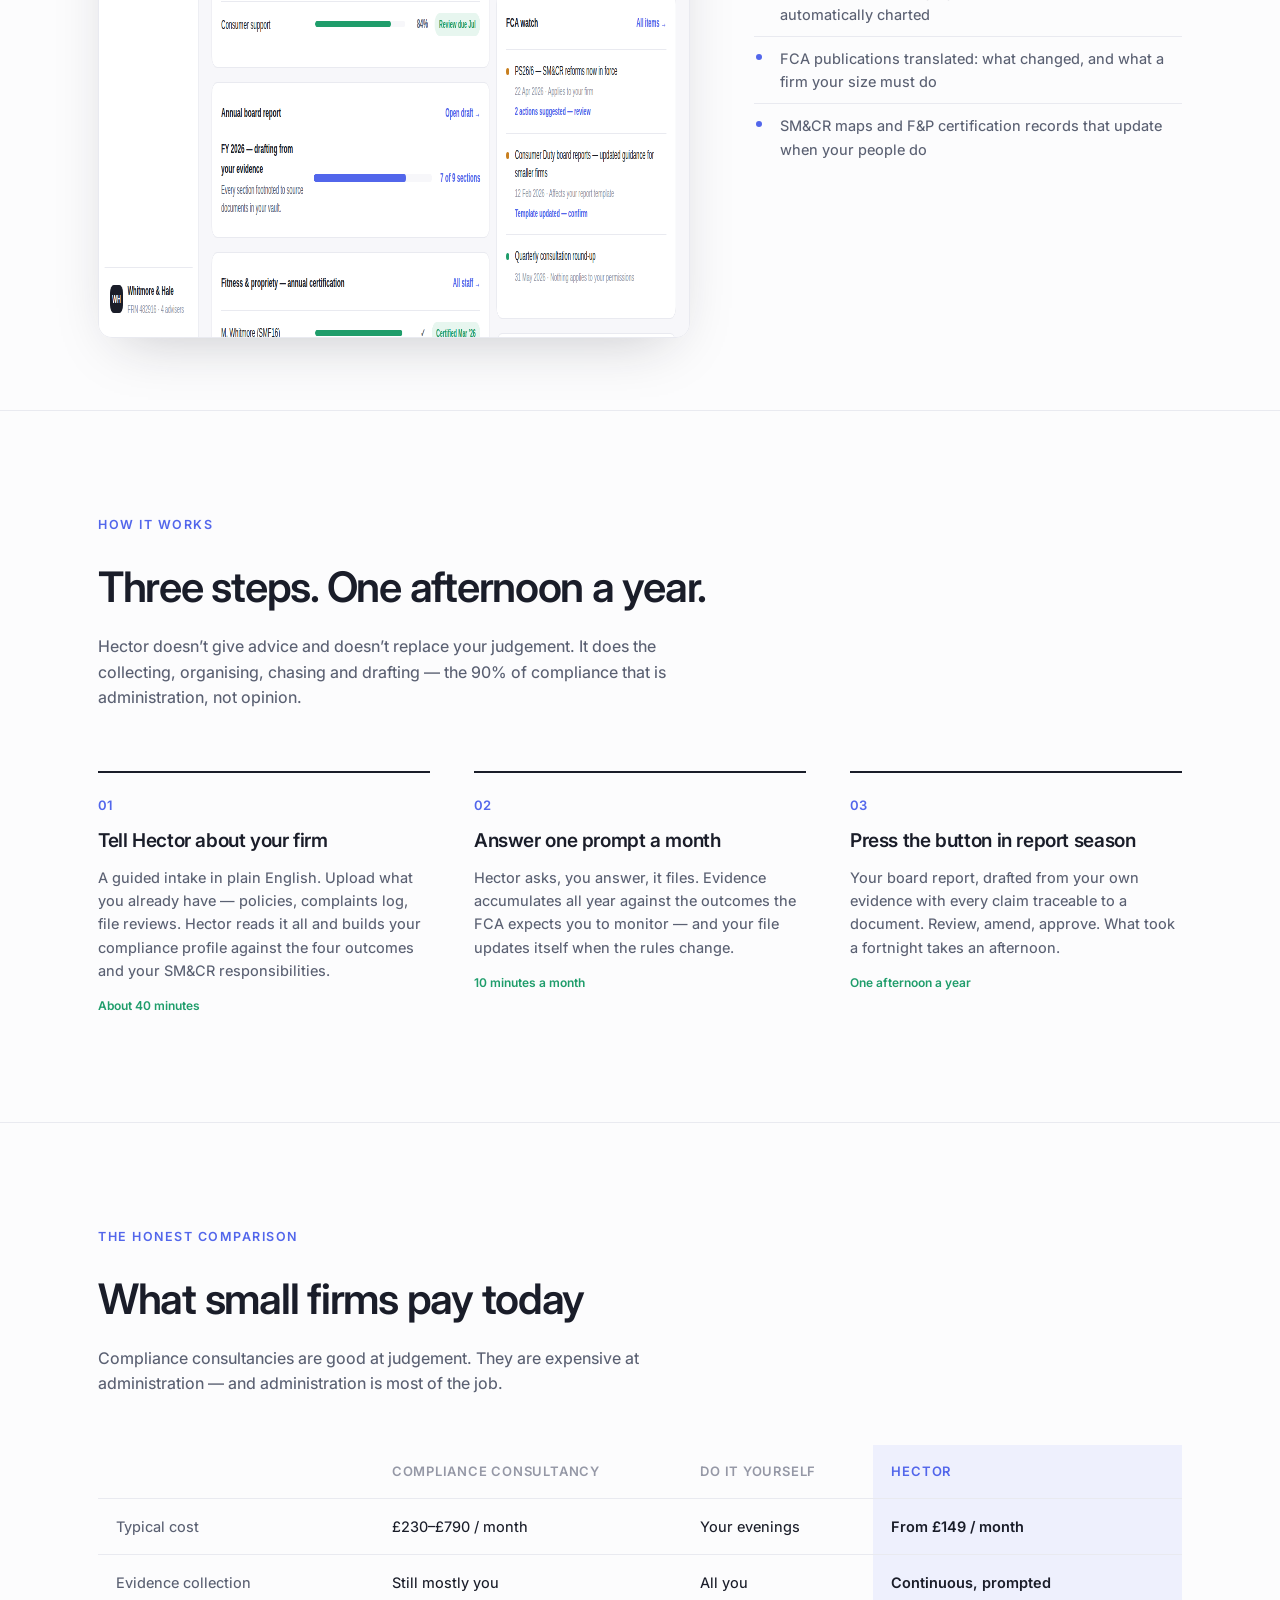
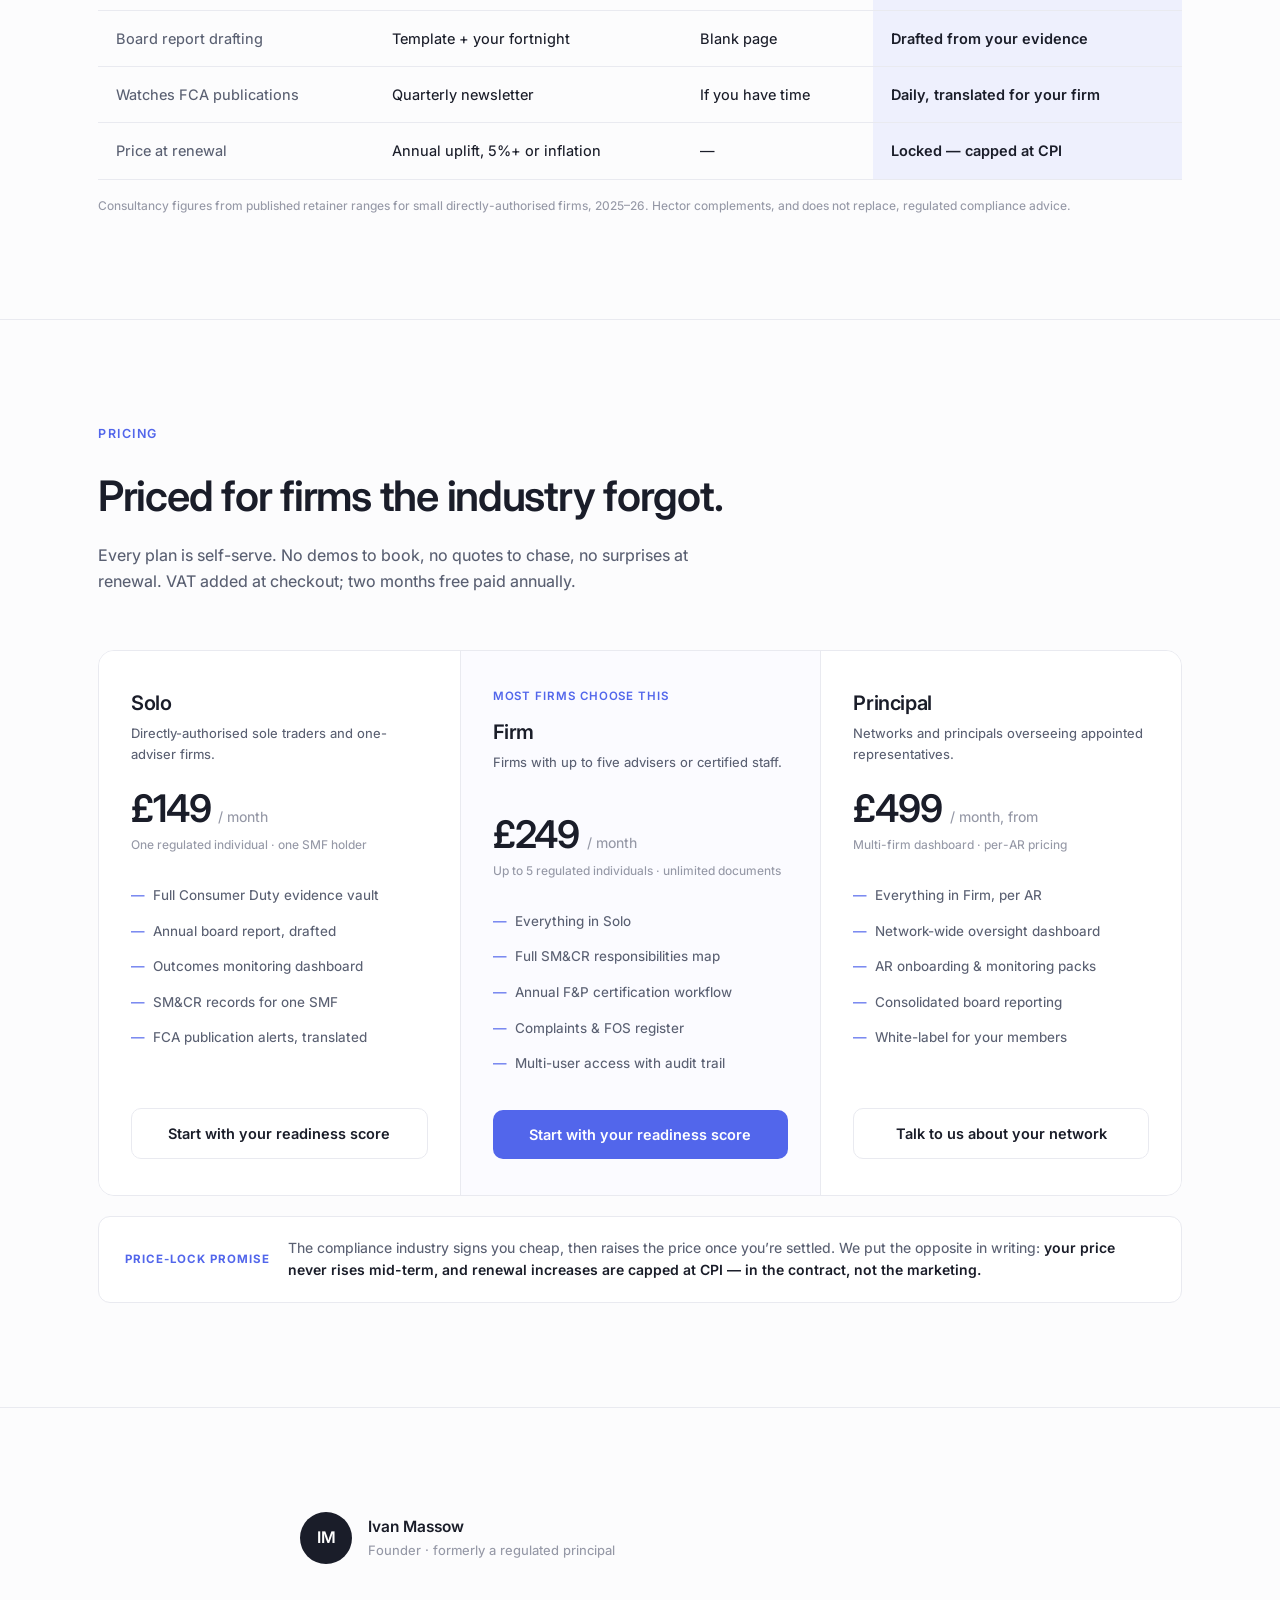
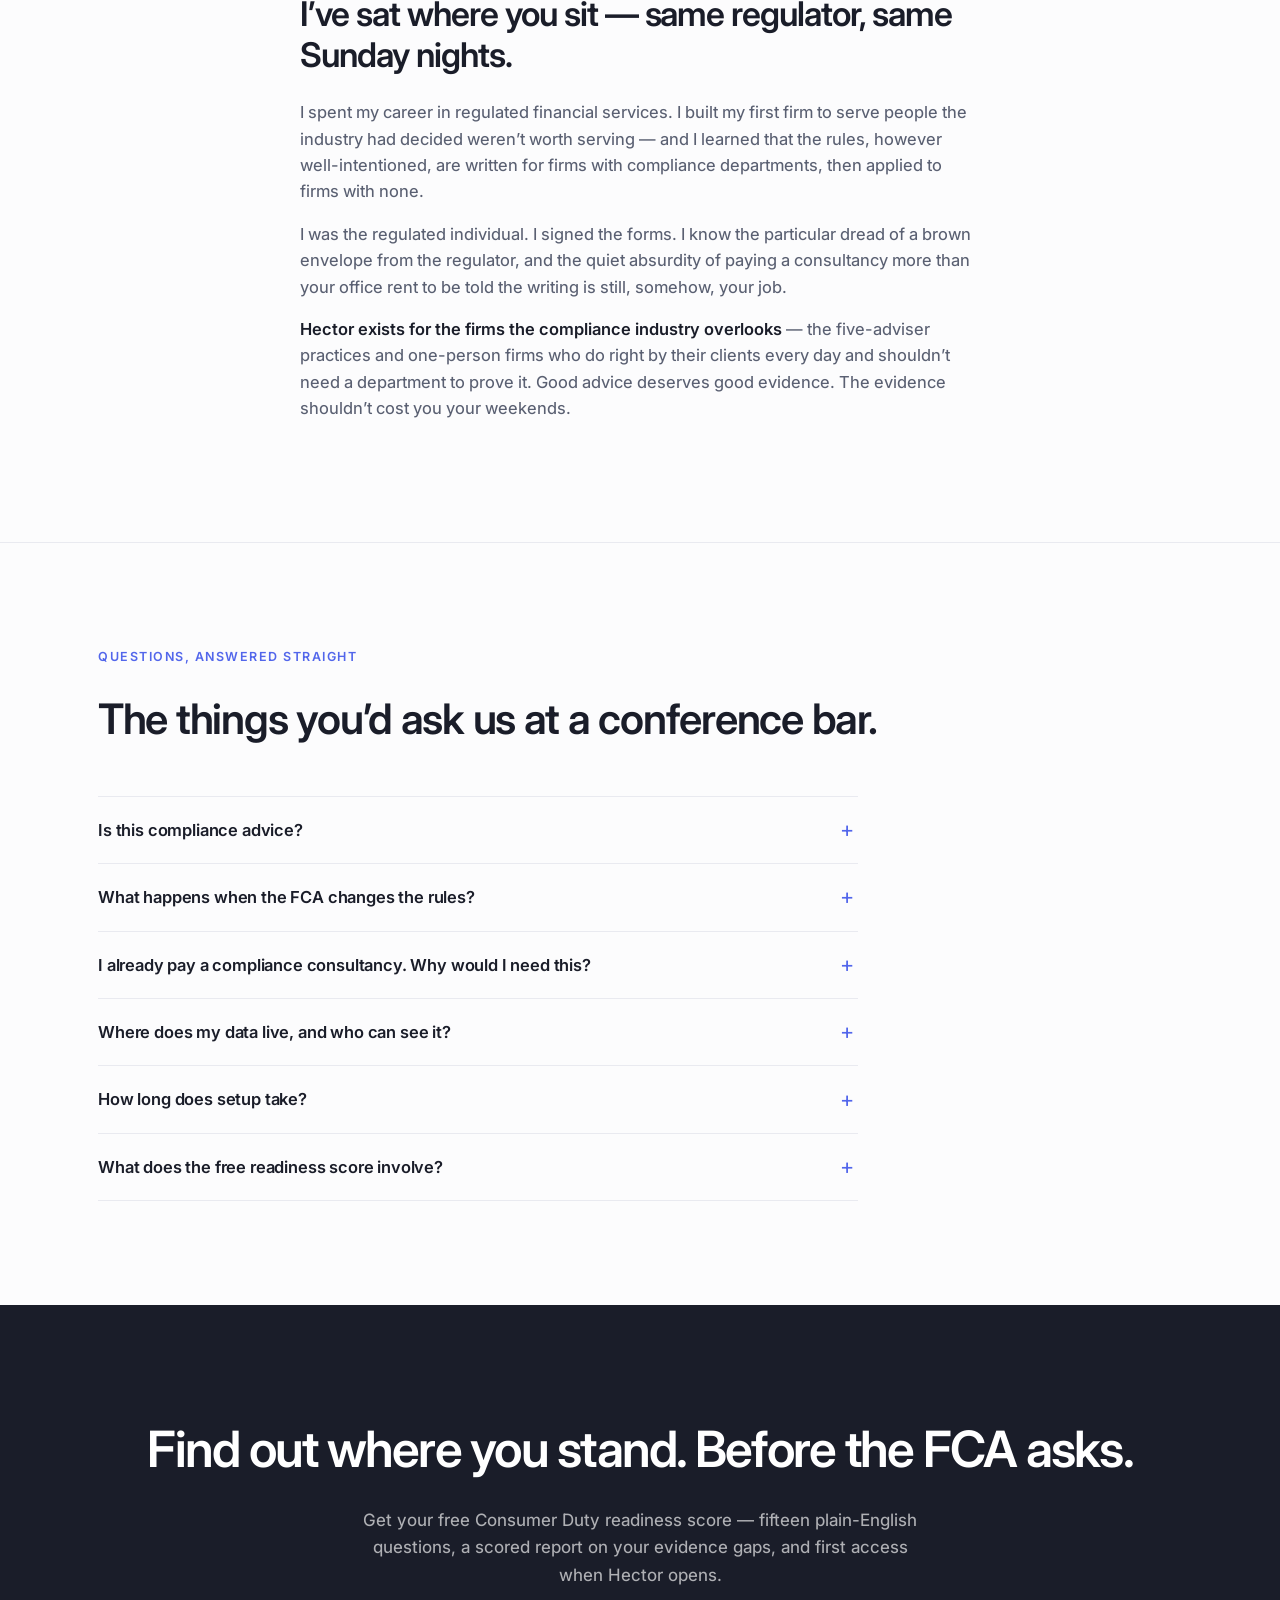
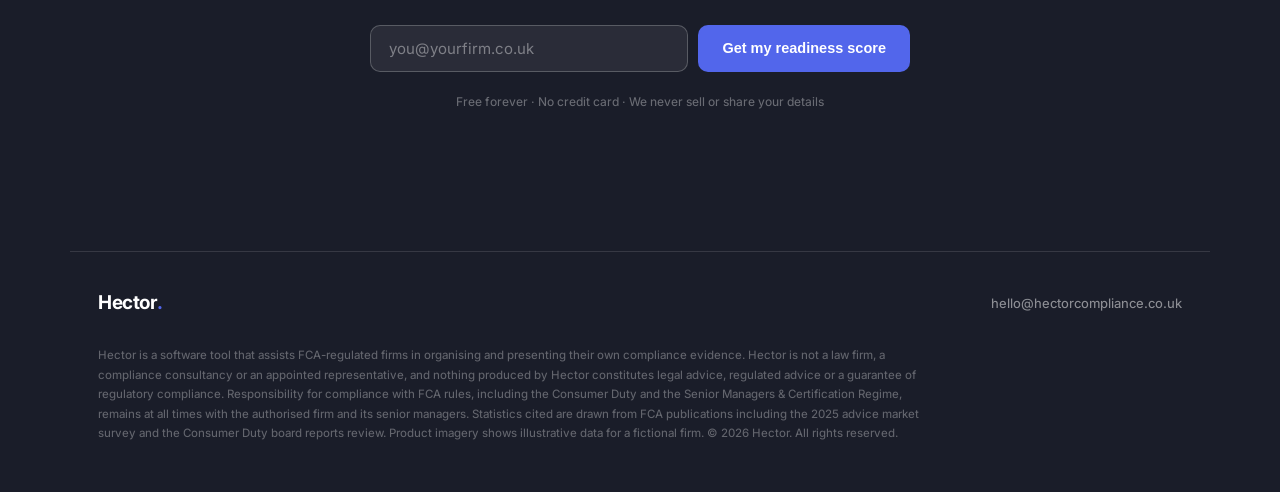
==== commit 7e24e96c: "Redesign Hector site Mercury-style around real product mockups Replace the editorial serif/cream des" ====
--- a/hector/index.html
+++ b/hector/index.html
@@ -4,379 +4,288 @@
 <meta charset="UTF-8">
 <meta name="viewport" content="width=device-width, initial-scale=1.0">
 <title>Hector — Consumer Duty &amp; SM&amp;CR, handled. For small FCA-regulated firms.</title>
-<meta name="description" content="Hector turns Consumer Duty and SM&CR from an annual panic into a quiet monthly habit. Evidence collected all year, your board report drafted in an afternoon. From £149/month.">
+<meta name="description" content="Hector keeps your Consumer Duty and SM&CR evidence continuously, then drafts your annual board report from your own data. For small FCA-regulated firms. From £149/month.">
 <link rel="preconnect" href="https://fonts.googleapis.com">
 <link rel="preconnect" href="https://fonts.gstatic.com" crossorigin>
-<link href="https://fonts.googleapis.com/css2?family=Fraunces:opsz,wght@9..144,400;9..144,500;9..144,600&family=Inter:wght@400;500;600&display=swap" rel="stylesheet">
+<link href="https://fonts.googleapis.com/css2?family=Inter:wght@400;450;500;600;700&family=Instrument+Serif:ital@1&display=swap" rel="stylesheet">
 <style>
   :root {
-    --ink: #10202f;
-    --ink-soft: #3d5468;
-    --cream: #faf6ee;
-    --cream-deep: #f3ecdd;
-    --paper: #fffdf8;
-    --gold: #b8893a;
-    --gold-soft: #d9b97e;
-    --teal: #1b6d62;
-    --rule: rgba(16, 32, 47, 0.14);
-    --max: 1120px;
-  }
-  * { margin: 0; padding: 0; box-sizing: border-box; }
-  html { scroll-behavior: smooth; }
+    --bg: #fcfcfd;
+    --panel: #ffffff;
+    --ink: #1a1d29;
+    --soft: #5a6072;
+    --faint: #9598a6;
+    --line: #e9eaf0;
+    --accent: #5266eb;
+    --accent-deep: #3d4fd0;
+    --accent-soft: #eef0fd;
+    --green: #1f9d6b;
+    --amber: #c87f1f;
+    --max: 1140px;
+  }
+  * { margin:0; padding:0; box-sizing:border-box; }
+  html { scroll-behavior:smooth; }
   body {
-    font-family: 'Inter', -apple-system, sans-serif;
-    font-size: 17px;
-    line-height: 1.65;
-    color: var(--ink);
-    background: var(--cream);
-    -webkit-font-smoothing: antialiased;
-  }
-  h1, h2, h3, .serif { font-family: 'Fraunces', Georgia, serif; font-weight: 500; letter-spacing: -0.01em; }
-  .wrap { max-width: var(--max); margin: 0 auto; padding: 0 28px; }
-  .eyebrow {
-    font-family: 'Inter', sans-serif;
-    font-size: 12px; font-weight: 600;
-    letter-spacing: 0.22em; text-transform: uppercase;
-    color: var(--gold);
-    margin-bottom: 20px;
-  }
-  section { padding: 96px 0; }
+    font-family:'Inter',-apple-system,sans-serif;
+    font-size:16px; line-height:1.6; font-weight:450;
+    color:var(--ink); background:var(--bg);
+    -webkit-font-smoothing:antialiased;
+  }
+  .wrap { max-width:var(--max); margin:0 auto; padding:0 28px; }
+  h1,h2,h3 { font-weight:600; letter-spacing:-0.03em; }
+  section { padding:104px 0; }
+  .kicker {
+    font-size:12.5px; font-weight:600; letter-spacing:.12em; text-transform:uppercase;
+    color:var(--accent); margin-bottom:18px;
+  }
   .btn {
-    display: inline-block;
-    font-family: 'Inter', sans-serif;
-    font-size: 15.5px; font-weight: 600;
-    padding: 15px 30px;
-    border-radius: 100px;
-    text-decoration: none;
-    transition: transform .15s ease, box-shadow .15s ease, background .15s ease;
-    cursor: pointer; border: none;
-  }
-  .btn-primary { background: var(--ink); color: var(--cream); box-shadow: 0 2px 14px rgba(16,32,47,.22); }
-  .btn-primary:hover { transform: translateY(-1px); box-shadow: 0 6px 22px rgba(16,32,47,.3); }
-  .btn-gold { background: var(--gold); color: #fff; }
-  .btn-gold:hover { background: #a87a2e; transform: translateY(-1px); }
-  .btn-ghost { background: transparent; color: var(--ink); border: 1.5px solid var(--rule); }
-  .btn-ghost:hover { border-color: var(--ink); }
-
-  /* ---------- Nav ---------- */
+    display:inline-block; font-size:14.5px; font-weight:600;
+    padding:13px 24px; border-radius:10px; text-decoration:none;
+    transition:all .15s ease; cursor:pointer; border:none;
+  }
+  .btn-ink { background:var(--ink); color:#fff; }
+  .btn-ink:hover { background:#000; transform:translateY(-1px); }
+  .btn-accent { background:var(--accent); color:#fff; }
+  .btn-accent:hover { background:var(--accent-deep); transform:translateY(-1px); }
+  .btn-ghost { background:#fff; color:var(--ink); border:1px solid var(--line); }
+  .btn-ghost:hover { border-color:var(--faint); }
+  .serif-i { font-family:'Instrument Serif',Georgia,serif; font-style:italic; font-weight:400; letter-spacing:-0.01em; }
+
+  /* nav */
   nav {
-    position: sticky; top: 0; z-index: 50;
-    background: rgba(250, 246, 238, 0.88);
-    backdrop-filter: blur(12px);
-    border-bottom: 1px solid var(--rule);
-  }
-  .nav-inner { display: flex; align-items: center; justify-content: space-between; height: 72px; }
-  .logo { display: flex; align-items: baseline; gap: 2px; text-decoration: none; color: var(--ink); }
-  .logo .mark {
-    font-family: 'Fraunces', serif; font-weight: 600; font-size: 27px;
-  }
-  .logo .dot { color: var(--gold); font-size: 27px; font-family: 'Fraunces', serif; font-weight: 600; }
-  .nav-links { display: flex; gap: 34px; align-items: center; }
-  .nav-links a { text-decoration: none; color: var(--ink-soft); font-size: 14.5px; font-weight: 500; }
-  .nav-links a:hover { color: var(--ink); }
-  .nav-cta { font-size: 14px !important; padding: 10px 20px !important; }
-  @media (max-width: 860px) { .nav-links a:not(.btn) { display: none; } }
-
-  /* ---------- Hero ---------- */
-  .hero { padding: 110px 0 90px; position: relative; overflow: hidden; }
-  .hero-grid { display: grid; grid-template-columns: 1.05fr 0.95fr; gap: 70px; align-items: center; }
-  .hero h1 { font-size: clamp(42px, 5.4vw, 64px); line-height: 1.08; margin-bottom: 28px; }
-  .hero h1 em { font-style: italic; color: var(--teal); }
-  .hero .lede { font-size: 19.5px; color: var(--ink-soft); margin-bottom: 36px; max-width: 32em; }
-  .hero-ctas { display: flex; gap: 14px; flex-wrap: wrap; align-items: center; }
-  .hero-note { font-size: 13.5px; color: var(--ink-soft); margin-top: 18px; }
-  .hero-note strong { color: var(--ink); }
-
-  /* document mock */
-  .doc-stack { position: relative; perspective: 1200px; }
-  .doc {
-    background: var(--paper);
-    border: 1px solid rgba(16,32,47,.1);
-    border-radius: 10px;
-    box-shadow: 0 24px 60px -18px rgba(16,32,47,.28);
-    padding: 36px 34px;
-    transform: rotate(1.4deg);
-  }
-  .doc-behind {
-    position: absolute; inset: 14px -16px -14px 16px;
-    background: var(--cream-deep);
-    border-radius: 10px;
-    border: 1px solid rgba(16,32,47,.08);
-    z-index: -1;
-    transform: rotate(-1.2deg);
-  }
-  .doc-head { display:flex; justify-content: space-between; align-items: baseline; border-bottom: 2px solid var(--ink); padding-bottom: 14px; margin-bottom: 20px; }
-  .doc-head .t { font-family:'Fraunces',serif; font-size: 17px; font-weight: 600; }
-  .doc-head .d { font-size: 11px; color: var(--ink-soft); letter-spacing: .08em; text-transform: uppercase; }
-  .doc-line { height: 9px; border-radius: 4px; background: var(--cream-deep); margin-bottom: 11px; }
-  .doc-line.w80 { width: 80%; } .doc-line.w60 { width: 60%; } .doc-line.w90 { width: 90%; }
-  .doc-section { font-size: 11px; letter-spacing: .14em; text-transform: uppercase; color: var(--gold); font-weight: 600; margin: 22px 0 12px; }
-  .doc-badges { display: flex; gap: 8px; margin-top: 24px; flex-wrap: wrap; }
-  .doc-badge {
-    font-size: 11.5px; font-weight: 600; padding: 6px 12px; border-radius: 100px;
-    background: rgba(27,109,98,.1); color: var(--teal);
-  }
-  .doc-stamp {
-    position: absolute; right: 18px; top: -16px;
-    background: var(--teal); color: #fff;
-    font-size: 12px; font-weight: 600; letter-spacing: .06em;
-    padding: 9px 16px; border-radius: 100px;
-    box-shadow: 0 8px 20px -6px rgba(27,109,98,.5);
-    transform: rotate(3deg);
-  }
-  @media (max-width: 900px) {
-    .hero-grid { grid-template-columns: 1fr; gap: 56px; }
-    .doc-stack { max-width: 480px; }
-  }
-
-  /* ---------- Logos strip / stat band ---------- */
-  .statband { background: var(--ink); color: var(--cream); padding: 64px 0; }
-  .statband .wrap { display: grid; grid-template-columns: repeat(3, 1fr); gap: 48px; }
-  .stat .n { font-family: 'Fraunces', serif; font-size: 44px; font-weight: 500; color: var(--gold-soft); line-height: 1.1; }
-  .stat .l { font-size: 14.5px; color: rgba(250,246,238,.75); margin-top: 8px; max-width: 24em; }
-  .stat .s { font-size: 11.5px; color: rgba(250,246,238,.45); margin-top: 6px; }
-  @media (max-width: 860px) { .statband .wrap { grid-template-columns: 1fr; gap: 32px; } }
-
-  /* ---------- Problem ---------- */
-  .problem h2 { font-size: clamp(32px, 4vw, 44px); line-height: 1.15; max-width: 18em; margin-bottom: 24px; }
-  .problem .cols { display: grid; grid-template-columns: 1fr 1fr; gap: 60px; margin-top: 48px; }
-  .problem .cols p { color: var(--ink-soft); margin-bottom: 18px; }
-  .pull {
-    border-left: 3px solid var(--gold);
-    padding: 6px 0 6px 26px;
-    margin: 28px 0;
-  }
-  .pull .q { font-family: 'Fraunces', serif; font-size: 21px; font-style: italic; line-height: 1.45; }
-  .pull .a { font-size: 13px; color: var(--ink-soft); margin-top: 10px; letter-spacing: .04em; }
-  @media (max-width: 860px) { .problem .cols { grid-template-columns: 1fr; gap: 8px; } }
-
-  /* ---------- How it works ---------- */
-  .how { background: var(--paper); border-top: 1px solid var(--rule); border-bottom: 1px solid var(--rule); }
-  .how h2 { font-size: clamp(32px, 4vw, 44px); margin-bottom: 16px; }
-  .how .sub { color: var(--ink-soft); max-width: 36em; margin-bottom: 56px; }
-  .steps { display: grid; grid-template-columns: repeat(3, 1fr); gap: 36px; }
-  .step {
-    background: var(--cream);
-    border: 1px solid var(--rule);
-    border-radius: 14px;
-    padding: 34px 30px;
-    position: relative;
-  }
-  .step .num {
-    font-family: 'Fraunces', serif; font-size: 15px; font-weight: 600;
-    width: 38px; height: 38px; border-radius: 50%;
-    background: var(--ink); color: var(--cream);
-    display: flex; align-items: center; justify-content: center;
-    margin-bottom: 22px;
-  }
-  .step h3 { font-size: 22px; margin-bottom: 12px; }
-  .step p { font-size: 15.5px; color: var(--ink-soft); }
-  .step .time { display: inline-block; margin-top: 18px; font-size: 12.5px; font-weight: 600; color: var(--teal); background: rgba(27,109,98,.09); padding: 5px 12px; border-radius: 100px; }
-  @media (max-width: 860px) { .steps { grid-template-columns: 1fr; } }
-
-  /* ---------- Deliverables ---------- */
-  .get h2 { font-size: clamp(32px, 4vw, 44px); margin-bottom: 16px; }
-  .get .sub { color: var(--ink-soft); max-width: 36em; margin-bottom: 52px; }
-  .grid-get { display: grid; grid-template-columns: repeat(3, 1fr); gap: 26px; }
-  .card {
-    background: var(--paper);
-    border: 1px solid var(--rule);
-    border-radius: 14px;
-    padding: 30px 28px;
-  }
-  .card .ico {
-    width: 42px; height: 42px; border-radius: 11px;
-    background: var(--cream-deep);
-    display: flex; align-items: center; justify-content: center;
-    margin-bottom: 18px;
-    font-size: 19px;
-  }
-  .card h3 { font-size: 19px; margin-bottom: 9px; }
-  .card p { font-size: 14.5px; color: var(--ink-soft); }
-  @media (max-width: 960px) { .grid-get { grid-template-columns: 1fr 1fr; } }
-  @media (max-width: 640px) { .grid-get { grid-template-columns: 1fr; } }
-
-  /* ---------- Compare ---------- */
-  .compare { background: var(--ink); color: var(--cream); }
-  .compare h2 { font-size: clamp(30px, 3.6vw, 40px); margin-bottom: 14px; }
-  .compare .sub { color: rgba(250,246,238,.7); margin-bottom: 52px; max-width: 38em; }
-  .comp-table { width: 100%; border-collapse: collapse; }
-  .comp-table th, .comp-table td { padding: 18px 20px; text-align: left; border-bottom: 1px solid rgba(250,246,238,.14); font-size: 15.5px; }
-  .comp-table th { font-family: 'Fraunces', serif; font-size: 17px; font-weight: 600; }
-  .comp-table .hl { color: var(--gold-soft); }
-  .comp-table td:first-child { color: rgba(250,246,238,.72); }
-  .comp-note { font-size: 12.5px; color: rgba(250,246,238,.45); margin-top: 18px; }
-
-  /* ---------- Pricing ---------- */
-  .pricing { background: var(--cream); }
-  .pricing h2 { font-size: clamp(32px, 4vw, 44px); margin-bottom: 14px; }
-  .pricing .sub { color: var(--ink-soft); margin-bottom: 56px; max-width: 36em; }
-  .tiers { display: grid; grid-template-columns: repeat(3, 1fr); gap: 26px; align-items: stretch; }
-  .tier {
-    background: var(--paper);
-    border: 1px solid var(--rule);
-    border-radius: 18px;
-    padding: 38px 32px;
-    display: flex; flex-direction: column;
-    position: relative;
-  }
-  .tier.popular { border: 2px solid var(--ink); box-shadow: 0 22px 50px -22px rgba(16,32,47,.3); }
-  .tier .flag {
-    position: absolute; top: -14px; left: 50%; transform: translateX(-50%);
-    background: var(--gold); color: #fff;
-    font-size: 11.5px; font-weight: 600; letter-spacing: .1em; text-transform: uppercase;
-    padding: 6px 16px; border-radius: 100px; white-space: nowrap;
-  }
-  .tier h3 { font-size: 23px; margin-bottom: 6px; }
-  .tier .who { font-size: 13.5px; color: var(--ink-soft); margin-bottom: 24px; min-height: 2.6em; }
-  .tier .price { font-family: 'Fraunces', serif; font-size: 46px; font-weight: 500; line-height: 1; }
-  .tier .price span { font-family: 'Inter', sans-serif; font-size: 14.5px; color: var(--ink-soft); font-weight: 400; }
-  .tier .per { font-size: 12.5px; color: var(--ink-soft); margin: 6px 0 26px; }
-  .tier ul { list-style: none; margin-bottom: 30px; flex-grow: 1; }
-  .tier ul li { font-size: 14.5px; color: var(--ink-soft); padding: 8px 0 8px 28px; position: relative; border-bottom: 1px dashed rgba(16,32,47,.08); }
-  .tier ul li::before { content: "✓"; position: absolute; left: 2px; color: var(--teal); font-weight: 700; }
-  .tier .btn { text-align: center; }
+    position:sticky; top:0; z-index:50;
+    background:rgba(252,252,253,.85); backdrop-filter:blur(14px);
+    border-bottom:1px solid var(--line);
+  }
+  .nav-inner { display:flex; align-items:center; justify-content:space-between; height:64px; }
+  .logo { font-size:19px; font-weight:700; letter-spacing:-0.02em; color:var(--ink); text-decoration:none; }
+  .logo span { color:var(--accent); }
+  .nav-links { display:flex; gap:30px; align-items:center; }
+  .nav-links a { font-size:14px; font-weight:500; color:var(--soft); text-decoration:none; }
+  .nav-links a:hover { color:var(--ink); }
+  .nav-cta { font-size:13.5px !important; padding:9px 18px !important; color:#fff !important; }
+  @media (max-width:860px) { .nav-links a:not(.btn) { display:none; } }
+
+  /* hero */
+  .hero { padding:96px 0 0; text-align:center; }
+  .hero h1 {
+    font-size:clamp(40px,5.6vw,68px); line-height:1.04; letter-spacing:-0.04em;
+    max-width:15em; margin:0 auto 24px;
+  }
+  .hero .lede { font-size:18.5px; color:var(--soft); max-width:36em; margin:0 auto 34px; }
+  .hero-ctas { display:flex; gap:12px; justify-content:center; flex-wrap:wrap; margin-bottom:14px; }
+  .hero-note { font-size:13px; color:var(--faint); }
+  .hero-note b { color:var(--soft); font-weight:600; }
+
+  .shot-stage {
+    margin-top:64px; padding:56px 56px 0;
+    background:linear-gradient(135deg,#e9edfb 0%,#f1ecf8 45%,#fbeee4 100%);
+    border-radius:24px 24px 0 0; overflow:hidden;
+  }
+  .browser {
+    border-radius:12px 12px 0 0; overflow:hidden;
+    box-shadow:0 30px 80px -24px rgba(26,29,41,.35);
+    border:1px solid rgba(26,29,41,.08); border-bottom:none;
+    background:#fff;
+  }
+  .browser .bar {
+    height:36px; background:#f3f3f6; border-bottom:1px solid var(--line);
+    display:flex; align-items:center; gap:6px; padding:0 14px;
+  }
+  .browser .bar i { width:10px; height:10px; border-radius:50%; background:#dddee5; }
+  .browser .bar .url {
+    margin:0 auto; font-size:11.5px; color:var(--faint);
+    background:#fff; border:1px solid var(--line); border-radius:6px; padding:3px 40px;
+  }
+  .browser img { width:100%; display:block; }
+  @media (max-width:700px) { .shot-stage { padding:24px 18px 0; } }
+
+  /* stat strip */
+  .strip { border-bottom:1px solid var(--line); padding:54px 0; }
+  .strip .wrap { display:grid; grid-template-columns:repeat(3,1fr); gap:44px; }
+  .strip .stat { border-left:1px solid var(--line); padding-left:24px; }
+  .strip .n { font-size:32px; font-weight:600; letter-spacing:-0.03em; }
+  .strip .l { font-size:13.5px; color:var(--soft); margin-top:6px; }
+  .strip .s { font-size:11.5px; color:var(--faint); margin-top:6px; }
+  @media (max-width:860px) { .strip .wrap { grid-template-columns:1fr; gap:28px; } }
+
+  /* feature rows */
+  .feature .row {
+    display:grid; grid-template-columns:0.42fr 0.58fr; gap:64px; align-items:center;
+    padding:72px 0;
+  }
+  .feature .row + .row { border-top:1px solid var(--line); }
+  .feature .row.flip { grid-template-columns:0.58fr 0.42fr; }
+  .feature h2 { font-size:clamp(28px,3.2vw,38px); line-height:1.15; margin-bottom:18px; }
+  .feature p { color:var(--soft); margin-bottom:14px; font-size:16px; }
+  .feature ul { list-style:none; margin-top:20px; }
+  .feature ul li {
+    font-size:14.5px; color:var(--soft); padding:10px 0 10px 26px;
+    border-top:1px solid var(--line); position:relative;
+  }
+  .feature ul li::before {
+    content:""; position:absolute; left:2px; top:17px;
+    width:6px; height:6px; border-radius:50%; background:var(--accent);
+  }
+  .shot-card {
+    border-radius:14px; overflow:hidden;
+    border:1px solid var(--line);
+    box-shadow:0 20px 56px -22px rgba(26,29,41,.25);
+  }
+  .shot-card img { width:100%; display:block; }
+  @media (max-width:880px) {
+    .feature .row, .feature .row.flip { grid-template-columns:1fr; gap:36px; }
+    .feature .row.flip .shot-card { order:2; }
+  }
+
+  /* how */
+  .how { border-top:1px solid var(--line); }
+  .how h2 { font-size:clamp(30px,3.6vw,42px); margin-bottom:14px; }
+  .how .sub { color:var(--soft); max-width:38em; margin-bottom:60px; }
+  .how-grid { display:grid; grid-template-columns:repeat(3,1fr); gap:44px; }
+  .how-step { border-top:2px solid var(--ink); padding-top:22px; }
+  .how-step .n { font-size:13px; font-weight:600; color:var(--accent); margin-bottom:10px; }
+  .how-step h3 { font-size:19px; margin-bottom:10px; letter-spacing:-0.02em; }
+  .how-step p { font-size:14.5px; color:var(--soft); }
+  .how-step .t { display:inline-block; margin-top:14px; font-size:12px; font-weight:600; color:var(--green); }
+  @media (max-width:860px) { .how-grid { grid-template-columns:1fr; gap:32px; } }
+
+  /* comparison */
+  .compare { border-top:1px solid var(--line); }
+  .compare h2 { font-size:clamp(30px,3.6vw,42px); margin-bottom:14px; }
+  .compare .sub { color:var(--soft); margin-bottom:48px; max-width:38em; }
+  .comp-table { width:100%; border-collapse:collapse; }
+  .comp-table th, .comp-table td {
+    padding:16px 18px; text-align:left; font-size:14.5px;
+    border-bottom:1px solid var(--line);
+  }
+  .comp-table th { font-size:13px; font-weight:600; color:var(--faint); text-transform:uppercase; letter-spacing:.06em; }
+  .comp-table th.hl, .comp-table td.hl { background:var(--accent-soft); }
+  .comp-table th.hl { color:var(--accent); }
+  .comp-table td.hl { font-weight:600; }
+  .comp-table td:first-child { color:var(--soft); }
+  .comp-note { font-size:12px; color:var(--faint); margin-top:16px; }
+
+  /* pricing */
+  .pricing { border-top:1px solid var(--line); }
+  .pricing h2 { font-size:clamp(30px,3.6vw,42px); margin-bottom:14px; }
+  .pricing .sub { color:var(--soft); margin-bottom:56px; max-width:38em; }
+  .tiers { display:grid; grid-template-columns:repeat(3,1fr); gap:0; border:1px solid var(--line); border-radius:16px; overflow:hidden; }
+  .tier { padding:36px 32px; background:var(--panel); display:flex; flex-direction:column; }
+  .tier + .tier { border-left:1px solid var(--line); }
+  .tier.popular { background:#fbfbff; position:relative; }
+  .tier .flag { font-size:11.5px; font-weight:600; color:var(--accent); letter-spacing:.08em; text-transform:uppercase; margin-bottom:10px; }
+  .tier h3 { font-size:20px; margin-bottom:4px; letter-spacing:-0.02em; }
+  .tier .who { font-size:13px; color:var(--soft); margin-bottom:24px; min-height:3em; }
+  .tier .price { font-size:38px; font-weight:600; letter-spacing:-0.03em; line-height:1; }
+  .tier .price span { font-size:14px; color:var(--faint); font-weight:450; letter-spacing:0; }
+  .tier .per { font-size:12px; color:var(--faint); margin:8px 0 24px; }
+  .tier ul { list-style:none; flex-grow:1; margin-bottom:28px; }
+  .tier ul li { font-size:13.5px; color:var(--soft); padding:7px 0 7px 22px; position:relative; }
+  .tier ul li::before { content:"—"; position:absolute; left:0; color:var(--accent); }
+  .tier .btn { text-align:center; }
   .lock {
-    margin-top: 44px;
-    background: var(--paper);
-    border: 1px solid var(--rule);
-    border-radius: 16px;
-    padding: 30px 36px;
-    display: flex; gap: 24px; align-items: flex-start;
-  }
-  .lock .ico { font-size: 30px; line-height: 1; }
-  .lock h4 { font-family: 'Fraunces', serif; font-size: 20px; margin-bottom: 6px; }
-  .lock p { font-size: 15px; color: var(--ink-soft); max-width: 56em; }
-  @media (max-width: 960px) { .tiers { grid-template-columns: 1fr; max-width: 460px; margin: 0 auto; } }
-
-  /* ---------- Founder ---------- */
-  .founder { background: var(--cream-deep); border-top: 1px solid var(--rule); }
-  .founder-grid { display: grid; grid-template-columns: 0.38fr 0.62fr; gap: 70px; align-items: start; }
-  .founder .portrait {
-    aspect-ratio: 4/4.6;
-    border-radius: 14px;
-    background: linear-gradient(160deg, #2a4255, var(--ink));
-    display: flex; align-items: center; justify-content: center;
-    color: rgba(250,246,238,.35);
-    font-family: 'Fraunces', serif; font-size: 70px; font-weight: 600;
-    box-shadow: 0 24px 50px -20px rgba(16,32,47,.4);
-  }
-  .founder h2 { font-size: clamp(28px, 3.4vw, 38px); margin-bottom: 26px; }
-  .founder p { color: var(--ink-soft); margin-bottom: 18px; font-size: 17px; }
-  .founder p strong { color: var(--ink); }
-  .founder .sig { font-family: 'Fraunces', serif; font-style: italic; font-size: 26px; color: var(--ink); margin-top: 28px; }
-  .founder .sig-role { font-size: 13px; letter-spacing: .12em; text-transform: uppercase; color: var(--ink-soft); margin-top: 4px; }
-  @media (max-width: 860px) { .founder-grid { grid-template-columns: 1fr; gap: 40px; } .founder .portrait { max-width: 320px; } }
-
-  /* ---------- FAQ ---------- */
-  .faq h2 { font-size: clamp(32px, 4vw, 44px); margin-bottom: 48px; }
-  .faq-list { max-width: 800px; }
-  details {
-    border-bottom: 1px solid var(--rule);
-    padding: 6px 0;
-  }
+    margin-top:20px; border:1px solid var(--line); border-radius:12px;
+    padding:20px 26px; display:flex; gap:18px; align-items:center; background:var(--panel);
+  }
+  .lock .tag { font-size:11.5px; font-weight:700; letter-spacing:.08em; text-transform:uppercase; color:var(--accent); white-space:nowrap; }
+  .lock p { font-size:14px; color:var(--soft); }
+  .lock p b { color:var(--ink); font-weight:600; }
+  @media (max-width:920px) {
+    .tiers { grid-template-columns:1fr; }
+    .tier + .tier { border-left:none; border-top:1px solid var(--line); }
+    .lock { flex-direction:column; align-items:flex-start; gap:8px; }
+  }
+
+  /* founder */
+  .founder { border-top:1px solid var(--line); }
+  .founder .inner { max-width:680px; margin:0 auto; text-align:left; }
+  .founder .head { display:flex; align-items:center; gap:16px; margin-bottom:30px; }
+  .founder .pic {
+    width:52px; height:52px; border-radius:50%; flex-shrink:0;
+    background:var(--ink); color:#fff; display:flex; align-items:center; justify-content:center;
+    font-size:16px; font-weight:600;
+  }
+  .founder .head .n { font-weight:600; font-size:15.5px; }
+  .founder .head .r { font-size:13px; color:var(--faint); }
+  .founder h2 { font-size:clamp(26px,3vw,34px); line-height:1.2; margin-bottom:24px; }
+  .founder p { color:var(--soft); margin-bottom:16px; font-size:16.5px; }
+  .founder p b { color:var(--ink); font-weight:600; }
+
+  /* faq */
+  .faq { border-top:1px solid var(--line); }
+  .faq h2 { font-size:clamp(30px,3.6vw,42px); margin-bottom:44px; }
+  .faq-list { max-width:760px; }
+  details { border-top:1px solid var(--line); }
+  details:last-child { border-bottom:1px solid var(--line); }
   details summary {
-    font-family: 'Fraunces', serif;
-    font-size: 20px; font-weight: 500;
-    padding: 20px 40px 20px 0;
-    cursor: pointer; list-style: none; position: relative;
-  }
-  details summary::-webkit-details-marker { display: none; }
+    font-size:16.5px; font-weight:600; letter-spacing:-0.01em;
+    padding:20px 40px 20px 0; cursor:pointer; list-style:none; position:relative;
+  }
+  details summary::-webkit-details-marker { display:none; }
   details summary::after {
-    content: "+"; position: absolute; right: 4px; top: 50%; transform: translateY(-50%);
-    font-size: 26px; color: var(--gold); font-family: 'Inter', sans-serif; font-weight: 400;
-    transition: transform .2s ease;
-  }
-  details[open] summary::after { transform: translateY(-50%) rotate(45deg); }
-  details p { color: var(--ink-soft); padding: 0 40px 24px 0; font-size: 16px; }
-
-  /* ---------- Final CTA ---------- */
-  .final { background: var(--ink); color: var(--cream); text-align: center; padding: 110px 0; }
-  .final h2 { font-size: clamp(34px, 4.4vw, 52px); margin-bottom: 20px; }
-  .final h2 em { font-style: italic; color: var(--gold-soft); }
-  .final p { color: rgba(250,246,238,.72); max-width: 34em; margin: 0 auto 40px; font-size: 18px; }
-  .score-form { display: flex; gap: 12px; justify-content: center; flex-wrap: wrap; max-width: 560px; margin: 0 auto; }
+    content:"+"; position:absolute; right:4px; top:50%; transform:translateY(-50%);
+    font-size:22px; font-weight:400; color:var(--accent); transition:transform .2s ease;
+  }
+  details[open] summary::after { transform:translateY(-50%) rotate(45deg); }
+  details p { color:var(--soft); padding:0 40px 22px 0; font-size:15px; }
+
+  /* final */
+  .final { background:var(--ink); color:#fff; text-align:center; padding:104px 0; }
+  .final h2 { font-size:clamp(32px,4.2vw,50px); letter-spacing:-0.035em; margin-bottom:18px; }
+  .final p { color:rgba(255,255,255,.65); max-width:33em; margin:0 auto 36px; font-size:17px; }
+  .score-form { display:flex; gap:10px; justify-content:center; flex-wrap:wrap; max-width:540px; margin:0 auto; }
   .score-form input {
-    flex: 1; min-width: 260px;
-    font-family: 'Inter', sans-serif; font-size: 15.5px;
-    padding: 15px 22px; border-radius: 100px;
-    border: 1.5px solid rgba(250,246,238,.25);
-    background: rgba(250,246,238,.06); color: var(--cream);
-    outline: none;
-  }
-  .score-form input::placeholder { color: rgba(250,246,238,.45); }
-  .score-form input:focus { border-color: var(--gold-soft); }
-  .final .fine { font-size: 12.5px; color: rgba(250,246,238,.4); margin-top: 22px; }
-
-  /* ---------- Footer ---------- */
-  footer { background: #0b1722; color: rgba(250,246,238,.55); padding: 56px 0 44px; font-size: 13.5px; }
-  footer .wrap { display: flex; flex-direction: column; gap: 26px; }
-  footer .frow { display: flex; justify-content: space-between; align-items: center; flex-wrap: wrap; gap: 18px; }
-  footer .logo .mark, footer .logo .dot { font-size: 22px; color: var(--cream); }
-  footer .logo .dot { color: var(--gold); }
-  footer .disclaimer { font-size: 12px; line-height: 1.7; color: rgba(250,246,238,.38); border-top: 1px solid rgba(250,246,238,.1); padding-top: 26px; max-width: 70em; }
-  footer a { color: rgba(250,246,238,.65); text-decoration: none; }
-
-  .fade { animation: fadeUp .7s ease both; }
-  @keyframes fadeUp { from { opacity: 0; transform: translateY(14px); } to { opacity: 1; transform: none; } }
+    flex:1; min-width:250px; font-family:'Inter',sans-serif; font-size:15px;
+    padding:13px 18px; border-radius:10px;
+    border:1px solid rgba(255,255,255,.22); background:rgba(255,255,255,.07); color:#fff; outline:none;
+  }
+  .score-form input::placeholder { color:rgba(255,255,255,.4); }
+  .score-form input:focus { border-color:var(--accent); }
+  .final .fine { font-size:12px; color:rgba(255,255,255,.35); margin-top:20px; }
+
+  footer { background:var(--ink); color:rgba(255,255,255,.5); padding:0 0 48px; font-size:13px; }
+  footer .wrap { border-top:1px solid rgba(255,255,255,.12); padding-top:36px; }
+  footer .frow { display:flex; justify-content:space-between; align-items:center; flex-wrap:wrap; gap:16px; margin-bottom:28px; }
+  footer .logo { color:#fff; }
+  footer .disclaimer { font-size:11.5px; line-height:1.7; color:rgba(255,255,255,.32); max-width:72em; }
 </style>
 </head>
 <body>
 
 <nav>
   <div class="wrap nav-inner">
-    <a class="logo" href="#"><span class="mark">Hector</span><span class="dot">.</span></a>
+    <a class="logo" href="#">Hector<span>.</span></a>
     <div class="nav-links">
+      <a href="#product">Product</a>
       <a href="#how">How it works</a>
-      <a href="#get">What you get</a>
       <a href="#pricing">Pricing</a>
       <a href="#founder">Founder’s note</a>
-      <a href="#score" class="btn btn-gold nav-cta">Get your readiness score</a>
+      <a href="#score" class="btn btn-accent nav-cta">Get your readiness score</a>
     </div>
   </div>
 </nav>
 
 <header class="hero">
-  <div class="wrap hero-grid">
-    <div class="fade">
-      <div class="eyebrow">For small FCA-regulated firms</div>
-      <h1>The compliance file that <em>keeps itself.</em></h1>
-      <p class="lede">Hector turns Consumer Duty and SM&amp;CR from an annual panic into a quiet monthly habit. Evidence collected all year. Your board report drafted in an afternoon — from your own data, in your own voice.</p>
-      <div class="hero-ctas">
-        <a href="#score" class="btn btn-primary">Get your free readiness score</a>
-        <a href="#how" class="btn btn-ghost">See how it works</a>
-      </div>
-      <p class="hero-note">From <strong>£149 a month</strong> — under half the cheapest consultancy retainer. No sales calls. Cancel any time.</p>
-    </div>
-    <div class="doc-stack fade" style="animation-delay:.15s">
-      <div class="doc-behind"></div>
-      <div class="doc-stamp">Board-ready ✓</div>
-      <div class="doc">
-        <div class="doc-head">
-          <span class="t">Consumer Duty — Annual Board Report</span>
-          <span class="d">FY 2026</span>
-        </div>
-        <div class="doc-section">1 · Products &amp; Services Outcome</div>
-        <div class="doc-line w90"></div>
-        <div class="doc-line w80"></div>
-        <div class="doc-line w60"></div>
-        <div class="doc-section">2 · Price &amp; Value Outcome</div>
-        <div class="doc-line w80"></div>
-        <div class="doc-line w90"></div>
-        <div class="doc-section">3 · Consumer Understanding</div>
-        <div class="doc-line w60"></div>
-        <div class="doc-line w80"></div>
-        <div class="doc-badges">
-          <span class="doc-badge">147 evidence items attached</span>
-          <span class="doc-badge">12 months of MI</span>
-          <span class="doc-badge">SM&amp;CR map current</span>
-        </div>
+  <div class="wrap">
+    <div class="kicker">For small FCA-regulated firms</div>
+    <h1>The compliance file that <span class="serif-i">keeps itself</span></h1>
+    <p class="lede">Hector collects your Consumer Duty and SM&amp;CR evidence continuously, watches the FCA so you don’t have to, and drafts your annual board report from your own data — every sentence footnoted to a source document.</p>
+    <div class="hero-ctas">
+      <a href="#score" class="btn btn-ink">Get your free readiness score</a>
+      <a href="#product" class="btn btn-ghost">See the product</a>
+    </div>
+    <p class="hero-note">From <b>£149/month</b> · self-serve · no sales calls · cancel any time</p>
+    <div class="shot-stage" id="product">
+      <div class="browser">
+        <div class="bar"><i></i><i></i><i></i><span class="url">app.hector.co.uk/overview</span></div>
+        <img src="assets/dashboard.png" alt="Hector dashboard — Consumer Duty outcomes, evidence vault, FCA watch and board report progress" width="1280" height="800">
       </div>
     </div>
   </div>
 </header>
 
-<div class="statband">
+<div class="strip">
   <div class="wrap">
     <div class="stat">
       <div class="n">87%</div>
@@ -385,32 +294,43 @@
     </div>
     <div class="stat">
       <div class="n">180</div>
-      <div class="l">firms had their board reports reviewed by the FCA — and data quality was the most common failing.</div>
+      <div class="l">firms had board reports reviewed by the FCA. Data quality was the most common failing.</div>
       <div class="s">FCA Consumer Duty board reports review</div>
     </div>
     <div class="stat">
       <div class="n">£8,000+</div>
-      <div class="l">what a small firm typically pays each year for compliance support that still leaves the writing to you.</div>
-      <div class="s">Typical consultancy retainers, 2025–26</div>
+      <div class="l">what a small firm typically pays yearly for compliance support that still leaves the writing to them.</div>
+      <div class="s">Published consultancy retainers, 2025–26</div>
     </div>
   </div>
 </div>
 
-<section class="problem">
-  <div class="wrap">
-    <div class="eyebrow">The problem</div>
-    <h2>The Duty wasn’t written with firms like yours in mind. The work still landed on your desk.</h2>
-    <div class="cols">
+<section class="feature" style="padding:0;">
+  <div class="wrap">
+    <div class="row">
       <div>
-        <p>If you run a small advice firm or brokerage, you already know the shape of it. You are the SMF holder, the data analyst, the MI department and the report author — after client hours.</p>
-        <p>Consumer Duty asks for ongoing outcomes monitoring, an annual board report and an annual confirmation of compliance. SM&amp;CR asks for responsibility maps, fitness-and-propriety records and certification evidence. None of it is optional, and none of it cares that your “compliance function” is you, on a Sunday.</p>
-      </div>
+        <div class="kicker">The board report</div>
+        <h2>Drafted from your evidence. Footnoted to the source.</h2>
+        <p>In report season, Hector writes your annual Consumer Duty board report from twelve months of your firm’s own filed evidence — in measured, board-appropriate prose you review and approve.</p>
+        <ul>
+          <li>Every assertion cites a vault document — click the footnote, see the source</li>
+          <li>Gaps are flagged honestly, with a suggested action and time estimate</li>
+          <li>Export to DOCX for your board meeting; the audit trail stays in Hector</li>
+        </ul>
+      </div>
+      <div class="shot-card"><img src="assets/report.png" alt="Hector board report editor — drafted Price &amp; value section with evidence citations" width="1280" height="800"></div>
+    </div>
+    <div class="row flip">
+      <div class="shot-card"><img src="assets/dashboard.png" alt="Hector overview dashboard" width="1280" height="800"></div>
       <div>
-        <div class="pull">
-          <p class="q">“Smaller firms have different challenges… limited management information, no dedicated compliance or audit function.”</p>
-          <p class="a">— FCA, Consumer Duty board reports review</p>
-        </div>
-        <p>The regulator’s own answer was to suggest small firms find a “critical friend.” Hector is that friend — one who never sleeps, reads every FCA publication the day it lands, and keeps your evidence file ready for the day the email arrives.</p>
+        <div class="kicker">The quiet months</div>
+        <h2>Ten minutes a month keeps the file current.</h2>
+        <p>One short prompt each month — anything changed? New complaints, new staff, new products? Hector files your answer as outcome evidence, updates your MI, and reads every FCA publication the day it lands.</p>
+        <ul>
+          <li>Outcomes monitoring against all four Duty outcomes, automatically charted</li>
+          <li>FCA publications translated: what changed, and what a firm your size must do</li>
+          <li>SM&amp;CR maps and F&amp;P certification records that update when your people do</li>
+        </ul>
       </div>
     </div>
   </div>
@@ -418,67 +338,27 @@
 
 <section class="how" id="how">
   <div class="wrap">
-    <div class="eyebrow">How it works</div>
-    <h2>Three steps. One afternoon a month.</h2>
+    <div class="kicker">How it works</div>
+    <h2>Three steps. One afternoon a year.</h2>
     <p class="sub">Hector doesn’t give advice and doesn’t replace your judgement. It does the collecting, organising, chasing and drafting — the 90% of compliance that is administration, not opinion.</p>
-    <div class="steps">
-      <div class="step">
-        <div class="num">1</div>
+    <div class="how-grid">
+      <div class="how-step">
+        <div class="n">01</div>
         <h3>Tell Hector about your firm</h3>
-        <p>A guided intake, in plain English. Upload what you already have — policies, complaints log, file reviews, client letters. Hector reads it all and builds your firm’s compliance profile against the four Duty outcomes and your SM&amp;CR responsibilities.</p>
-        <span class="time">About 40 minutes</span>
-      </div>
-      <div class="step">
-        <div class="num">2</div>
-        <h3>Hector keeps the file</h3>
-        <p>Each month, a short prompt: anything changed? New complaints, new products, new staff? Hector files the evidence, updates your MI, and watches FCA publications — when guidance changes, your file changes with it.</p>
-        <span class="time">10 minutes a month</span>
-      </div>
-      <div class="step">
-        <div class="num">3</div>
+        <p>A guided intake in plain English. Upload what you already have — policies, complaints log, file reviews. Hector reads it all and builds your compliance profile against the four outcomes and your SM&amp;CR responsibilities.</p>
+        <span class="t">About 40 minutes</span>
+      </div>
+      <div class="how-step">
+        <div class="n">02</div>
+        <h3>Answer one prompt a month</h3>
+        <p>Hector asks, you answer, it files. Evidence accumulates all year against the outcomes the FCA expects you to monitor — and your file updates itself when the rules change.</p>
+        <span class="t">10 minutes a month</span>
+      </div>
+      <div class="how-step">
+        <div class="n">03</div>
         <h3>Press the button in report season</h3>
-        <p>Your annual Consumer Duty board report, drafted from twelve months of your own evidence — every assertion footnoted to a real document. Review it, amend it, approve it. What took a fortnight takes an afternoon.</p>
-        <span class="time">One afternoon a year</span>
-      </div>
-    </div>
-  </div>
-</section>
-
-<section class="get" id="get">
-  <div class="wrap">
-    <div class="eyebrow">What you get</div>
-    <h2>Everything the regulator expects to see. Nothing you don’t need.</h2>
-    <p class="sub">One subscription, one evidence vault, regulator-ready outputs all year round.</p>
-    <div class="grid-get">
-      <div class="card">
-        <div class="ico">📋</div>
-        <h3>Annual board report, drafted</h3>
-        <p>Your Consumer Duty board report written from your own evidence — structured around the four outcomes, with every claim traceable to a source document.</p>
-      </div>
-      <div class="card">
-        <div class="ico">📊</div>
-        <h3>Outcomes monitoring dashboard</h3>
-        <p>Complaints, FOS data, file-review results and client feedback tracked monthly against each Duty outcome — the MI the FCA found most firms couldn’t produce.</p>
-      </div>
-      <div class="card">
-        <div class="ico">🗺️</div>
-        <h3>SM&amp;CR, kept current</h3>
-        <p>Responsibilities maps, Statements of Responsibilities and annual fitness-and-propriety certification records that update when your people do.</p>
-      </div>
-      <div class="card">
-        <div class="ico">🔔</div>
-        <h3>Regulatory change, translated</h3>
-        <p>When the FCA publishes new guidance, Hector tells you what it means for a firm your size — and what, if anything, you actually need to do.</p>
-      </div>
-      <div class="card">
-        <div class="ico">🗄️</div>
-        <h3>The evidence vault</h3>
-        <p>Every policy, attestation, register and review in one place, date-stamped and audit-trailed. If the FCA writes to you, your answer is already filed.</p>
-      </div>
-      <div class="card">
-        <div class="ico">🤝</div>
-        <h3>Plays well with your consultant</h3>
-        <p>Keep your compliance consultant for judgement calls — and hand them a perfect file instead of a shoebox. Many firms cut consultancy hours, not the relationship.</p>
+        <p>Your board report, drafted from your own evidence with every claim traceable to a document. Review, amend, approve. What took a fortnight takes an afternoon.</p>
+        <span class="t">One afternoon a year</span>
       </div>
     </div>
   </div>
@@ -486,60 +366,30 @@
 
 <section class="compare">
   <div class="wrap">
-    <div class="eyebrow" style="color: var(--gold-soft);">The honest comparison</div>
+    <div class="kicker">The honest comparison</div>
     <h2>What small firms pay today</h2>
     <p class="sub">Compliance consultancies are good at judgement. They are expensive at administration — and administration is most of the job.</p>
     <table class="comp-table">
-      <tr>
-        <th></th>
-        <th>Compliance consultancy</th>
-        <th>Do it yourself</th>
-        <th class="hl">Hector</th>
-      </tr>
-      <tr>
-        <td>Typical cost</td>
-        <td>£230–£790 / month</td>
-        <td>Your evenings &amp; weekends</td>
-        <td class="hl">From £149 / month</td>
-      </tr>
-      <tr>
-        <td>Evidence collection</td>
-        <td>Still mostly you</td>
-        <td>All you</td>
-        <td class="hl">Continuous, automatic prompts</td>
-      </tr>
-      <tr>
-        <td>Board report drafting</td>
-        <td>Template + your fortnight</td>
-        <td>Blank page</td>
-        <td class="hl">Drafted from your own evidence</td>
-      </tr>
-      <tr>
-        <td>Watches FCA publications</td>
-        <td>Quarterly newsletter</td>
-        <td>If you have time</td>
-        <td class="hl">Daily, translated for your firm</td>
-      </tr>
-      <tr>
-        <td>Price at renewal</td>
-        <td>Annual uplift, 5%+ or inflation</td>
-        <td>—</td>
-        <td class="hl">Locked. Capped at CPI, forever</td>
-      </tr>
+      <tr><th></th><th>Compliance consultancy</th><th>Do it yourself</th><th class="hl">Hector</th></tr>
+      <tr><td>Typical cost</td><td>£230–£790 / month</td><td>Your evenings</td><td class="hl">From £149 / month</td></tr>
+      <tr><td>Evidence collection</td><td>Still mostly you</td><td>All you</td><td class="hl">Continuous, prompted</td></tr>
+      <tr><td>Board report drafting</td><td>Template + your fortnight</td><td>Blank page</td><td class="hl">Drafted from your evidence</td></tr>
+      <tr><td>Watches FCA publications</td><td>Quarterly newsletter</td><td>If you have time</td><td class="hl">Daily, translated for your firm</td></tr>
+      <tr><td>Price at renewal</td><td>Annual uplift, 5%+ or inflation</td><td>—</td><td class="hl">Locked — capped at CPI</td></tr>
     </table>
-    <p class="comp-note">Consultancy figures based on published retainer ranges for small directly-authorised firms, 2025–26. Hector complements, and does not replace, regulated compliance advice.</p>
+    <p class="comp-note">Consultancy figures from published retainer ranges for small directly-authorised firms, 2025–26. Hector complements, and does not replace, regulated compliance advice.</p>
   </div>
 </section>
 
 <section class="pricing" id="pricing">
   <div class="wrap">
-    <div class="eyebrow">Pricing</div>
+    <div class="kicker">Pricing</div>
     <h2>Priced for firms the industry forgot.</h2>
-    <p class="sub">Every plan is self-serve. No demos you have to book, no quotes you have to chase, no surprises at renewal. VAT added at checkout; two months free if you pay annually.</p>
+    <p class="sub">Every plan is self-serve. No demos to book, no quotes to chase, no surprises at renewal. VAT added at checkout; two months free paid annually.</p>
     <div class="tiers">
       <div class="tier">
         <h3>Solo</h3>
-        <p class="who">For directly-authorised sole traders and one-adviser firms.</p>
+        <p class="who">Directly-authorised sole traders and one-adviser firms.</p>
         <div class="price">£149 <span>/ month</span></div>
         <p class="per">One regulated individual · one SMF holder</p>
         <ul>
@@ -548,14 +398,13 @@
           <li>Outcomes monitoring dashboard</li>
           <li>SM&amp;CR records for one SMF</li>
           <li>FCA publication alerts, translated</li>
-          <li>Email support from real humans</li>
         </ul>
         <a href="#score" class="btn btn-ghost">Start with your readiness score</a>
       </div>
       <div class="tier popular">
         <div class="flag">Most firms choose this</div>
         <h3>Firm</h3>
-        <p class="who">For firms with up to five advisers or certified staff.</p>
+        <p class="who">Firms with up to five advisers or certified staff.</p>
         <div class="price">£249 <span>/ month</span></div>
         <p class="per">Up to 5 regulated individuals · unlimited documents</p>
         <ul>
@@ -564,59 +413,57 @@
           <li>Annual F&amp;P certification workflow</li>
           <li>Complaints &amp; FOS register</li>
           <li>Multi-user access with audit trail</li>
-          <li>Priority support · onboarding call</li>
         </ul>
-        <a href="#score" class="btn btn-primary">Start with your readiness score</a>
+        <a href="#score" class="btn btn-accent">Start with your readiness score</a>
       </div>
       <div class="tier">
         <h3>Principal</h3>
-        <p class="who">For networks and principals overseeing appointed representatives.</p>
-        <div class="price">from £499 <span>/ month</span></div>
+        <p class="who">Networks and principals overseeing appointed representatives.</p>
+        <div class="price">£499 <span>/ month, from</span></div>
         <p class="per">Multi-firm dashboard · per-AR pricing</p>
         <ul>
           <li>Everything in Firm, per AR</li>
           <li>Network-wide oversight dashboard</li>
           <li>AR onboarding &amp; monitoring packs</li>
           <li>Consolidated board reporting</li>
-          <li>White-label option for your members</li>
-          <li>Dedicated account manager</li>
+          <li>White-label for your members</li>
         </ul>
         <a href="#score" class="btn btn-ghost">Talk to us about your network</a>
       </div>
     </div>
     <div class="lock">
-      <div class="ico">🔒</div>
-      <div>
-        <h4>The price-lock promise</h4>
-        <p>The compliance industry has a renewal habit: sign you cheap, then raise the price 30–50% once you’re settled. We think that’s why you’ll leave them for us — so we put the opposite in writing. <strong>Your price never rises mid-term, and renewal increases are capped at CPI. Forever.</strong> It’s in the contract, not the marketing.</p>
-      </div>
+      <span class="tag">Price-lock promise</span>
+      <p>The compliance industry signs you cheap, then raises the price once you’re settled. We put the opposite in writing: <b>your price never rises mid-term, and renewal increases are capped at CPI — in the contract, not the marketing.</b></p>
     </div>
   </div>
 </section>
 
 <section class="founder" id="founder">
-  <div class="wrap founder-grid">
-    <div class="portrait">IM</div>
-    <div>
-      <div class="eyebrow">A note from the founder</div>
+  <div class="wrap">
+    <div class="inner">
+      <div class="head">
+        <div class="pic">IM</div>
+        <div>
+          <div class="n">Ivan Massow</div>
+          <div class="r">Founder · formerly a regulated principal</div>
+        </div>
+      </div>
       <h2>I’ve sat where you sit — same regulator, same Sunday nights.</h2>
       <p>I spent my career in regulated financial services. I built my first firm to serve people the industry had decided weren’t worth serving — and I learned that the rules, however well-intentioned, are written for firms with compliance departments, then applied to firms with none.</p>
       <p>I was the regulated individual. I signed the forms. I know the particular dread of a brown envelope from the regulator, and the quiet absurdity of paying a consultancy more than your office rent to be told the writing is still, somehow, your job.</p>
-      <p><strong>Hector exists for the firms the compliance industry overlooks</strong> — the five-adviser practices and one-person firms who do right by their clients every day and shouldn’t need a department to prove it. Good advice deserves good evidence. The evidence shouldn’t cost you your weekends.</p>
-      <p class="sig">Ivan Massow</p>
-      <p class="sig-role">Founder · formerly a regulated principal</p>
+      <p><b>Hector exists for the firms the compliance industry overlooks</b> — the five-adviser practices and one-person firms who do right by their clients every day and shouldn’t need a department to prove it. Good advice deserves good evidence. The evidence shouldn’t cost you your weekends.</p>
     </div>
   </div>
 </section>
 
 <section class="faq">
   <div class="wrap">
-    <div class="eyebrow">Questions, answered straight</div>
+    <div class="kicker">Questions, answered straight</div>
     <h2>The things you’d ask us at a conference bar.</h2>
     <div class="faq-list">
       <details>
         <summary>Is this compliance advice?</summary>
-        <p>No — and we’re glad you asked, because the distinction matters. Hector assembles, organises and drafts from <em>your</em> evidence and <em>your</em> decisions. It doesn’t tell you whether a product is suitable or a practice is compliant; that judgement stays with you and, if you have one, your compliance consultant. Think of Hector as the world’s most diligent compliance administrator, not a compliance officer.</p>
+        <p>No — and the distinction matters. Hector assembles, organises and drafts from <em>your</em> evidence and <em>your</em> decisions. It doesn’t judge whether a product is suitable or a practice compliant; that stays with you and, if you have one, your compliance consultant. Think of Hector as the world’s most diligent compliance administrator, not a compliance officer.</p>
       </details>
       <details>
         <summary>What happens when the FCA changes the rules?</summary>
@@ -624,19 +471,19 @@
       </details>
       <details>
         <summary>I already pay a compliance consultancy. Why would I need this?</summary>
-        <p>Keep them — for judgement. Most retainers still leave the evidence-gathering, MI and report-writing to you. Firms use Hector to do that administration continuously, then spend fewer consultancy hours on higher-value review. Some firms replace the retainer entirely; that’s your call, not our pitch.</p>
+        <p>Keep them — for judgement. Most retainers still leave the evidence-gathering, MI and report-writing to you. Firms use Hector to do that administration continuously, then spend fewer consultancy hours on higher-value review. Some replace the retainer entirely; that’s your call, not our pitch.</p>
       </details>
       <details>
         <summary>Where does my data live, and who can see it?</summary>
-        <p>UK-hosted, encrypted at rest and in transit, with a full audit trail of every access. Your client data is yours: we don’t train models on it, we don’t share it, and you can export or delete everything at any time. We’ll publish our full security documentation before launch — and we’ll hold ourselves to the standard we help you evidence.</p>
+        <p>UK-hosted, encrypted at rest and in transit, with a full audit trail of every access. Your client data is yours: we don’t train models on it, we don’t share it, and you can export or delete everything at any time. Full security documentation will be published before launch — we hold ourselves to the standard we help you evidence.</p>
       </details>
       <details>
-        <summary>How long does it take to get set up?</summary>
-        <p>The guided intake takes about 40 minutes, and most firms have a working evidence vault the same day. There’s no integration project and no consultant on site — if you can upload a PDF and answer plain-English questions about your firm, you can set up Hector.</p>
+        <summary>How long does setup take?</summary>
+        <p>The guided intake takes about 40 minutes, and most firms have a working evidence vault the same day. No integration project, no consultant on site — if you can upload a PDF and answer plain-English questions about your firm, you can set up Hector.</p>
       </details>
       <details>
         <summary>What does the free readiness score involve?</summary>
-        <p>Fifteen questions, five minutes, no credit card. You’ll get a scored assessment of how your firm currently stands against the Consumer Duty evidence expectations the FCA set out in its board-report review — and exactly which gaps to close first, whether or not you ever pay us a penny.</p>
+        <p>Fifteen questions, five minutes, no credit card. You get a scored assessment of how your firm stands against the Consumer Duty evidence expectations the FCA set out in its board-report review — and which gaps to close first, whether or not you ever pay us a penny.</p>
       </details>
     </div>
   </div>
@@ -644,23 +491,23 @@
 
 <section class="final" id="score">
   <div class="wrap">
-    <h2>Find out where you stand. <em>Before the FCA asks.</em></h2>
-    <p>Get your free Consumer Duty readiness score — fifteen plain-English questions, a scored report on your evidence gaps, and first access when Hector opens its doors.</p>
-    <form class="score-form" onsubmit="event.preventDefault(); this.innerHTML='<p style=\'font-size:17px;color:var(--gold-soft);font-weight:600;\'>Thank you — you’re on the list. Your readiness questionnaire is on its way.</p>';">
+    <h2>Find out where you stand. Before the FCA asks.</h2>
+    <p>Get your free Consumer Duty readiness score — fifteen plain-English questions, a scored report on your evidence gaps, and first access when Hector opens.</p>
+    <form class="score-form" onsubmit="event.preventDefault(); this.innerHTML='<p style=\'font-size:16px;color:#8b9af5;font-weight:600;\'>Thank you — you’re on the list. Your readiness questionnaire is on its way.</p>';">
       <input type="email" required placeholder="you@yourfirm.co.uk" aria-label="Email address">
-      <button type="submit" class="btn btn-gold">Get my readiness score</button>
+      <button type="submit" class="btn btn-accent">Get my readiness score</button>
     </form>
-    <p class="fine">Free forever · No credit card · We will never sell or share your details</p>
+    <p class="fine">Free forever · No credit card · We never sell or share your details</p>
   </div>
 </section>
 
 <footer>
   <div class="wrap">
     <div class="frow">
-      <a class="logo" href="#"><span class="mark">Hector</span><span class="dot">.</span></a>
+      <a class="logo" href="#">Hector<span>.</span></a>
       <div>hello@hectorcompliance.co.uk</div>
     </div>
-    <p class="disclaimer">Hector is a software tool that assists FCA-regulated firms in organising and presenting their own compliance evidence. Hector is not a law firm, a compliance consultancy or an appointed representative, and nothing produced by Hector constitutes legal advice, regulated advice or a guarantee of regulatory compliance. Responsibility for compliance with FCA rules, including the Consumer Duty and the Senior Managers &amp; Certification Regime, remains at all times with the authorised firm and its senior managers. Statistics cited are drawn from FCA publications including the 2025 advice market survey and the Consumer Duty board reports review. © 2026 Hector. All rights reserved.</p>
+    <p class="disclaimer">Hector is a software tool that assists FCA-regulated firms in organising and presenting their own compliance evidence. Hector is not a law firm, a compliance consultancy or an appointed representative, and nothing produced by Hector constitutes legal advice, regulated advice or a guarantee of regulatory compliance. Responsibility for compliance with FCA rules, including the Consumer Duty and the Senior Managers &amp; Certification Regime, remains at all times with the authorised firm and its senior managers. Statistics cited are drawn from FCA publications including the 2025 advice market survey and the Consumer Duty board reports review. Product imagery shows illustrative data for a fictional firm. © 2026 Hector. All rights reserved.</p>
   </div>
 </footer>
 
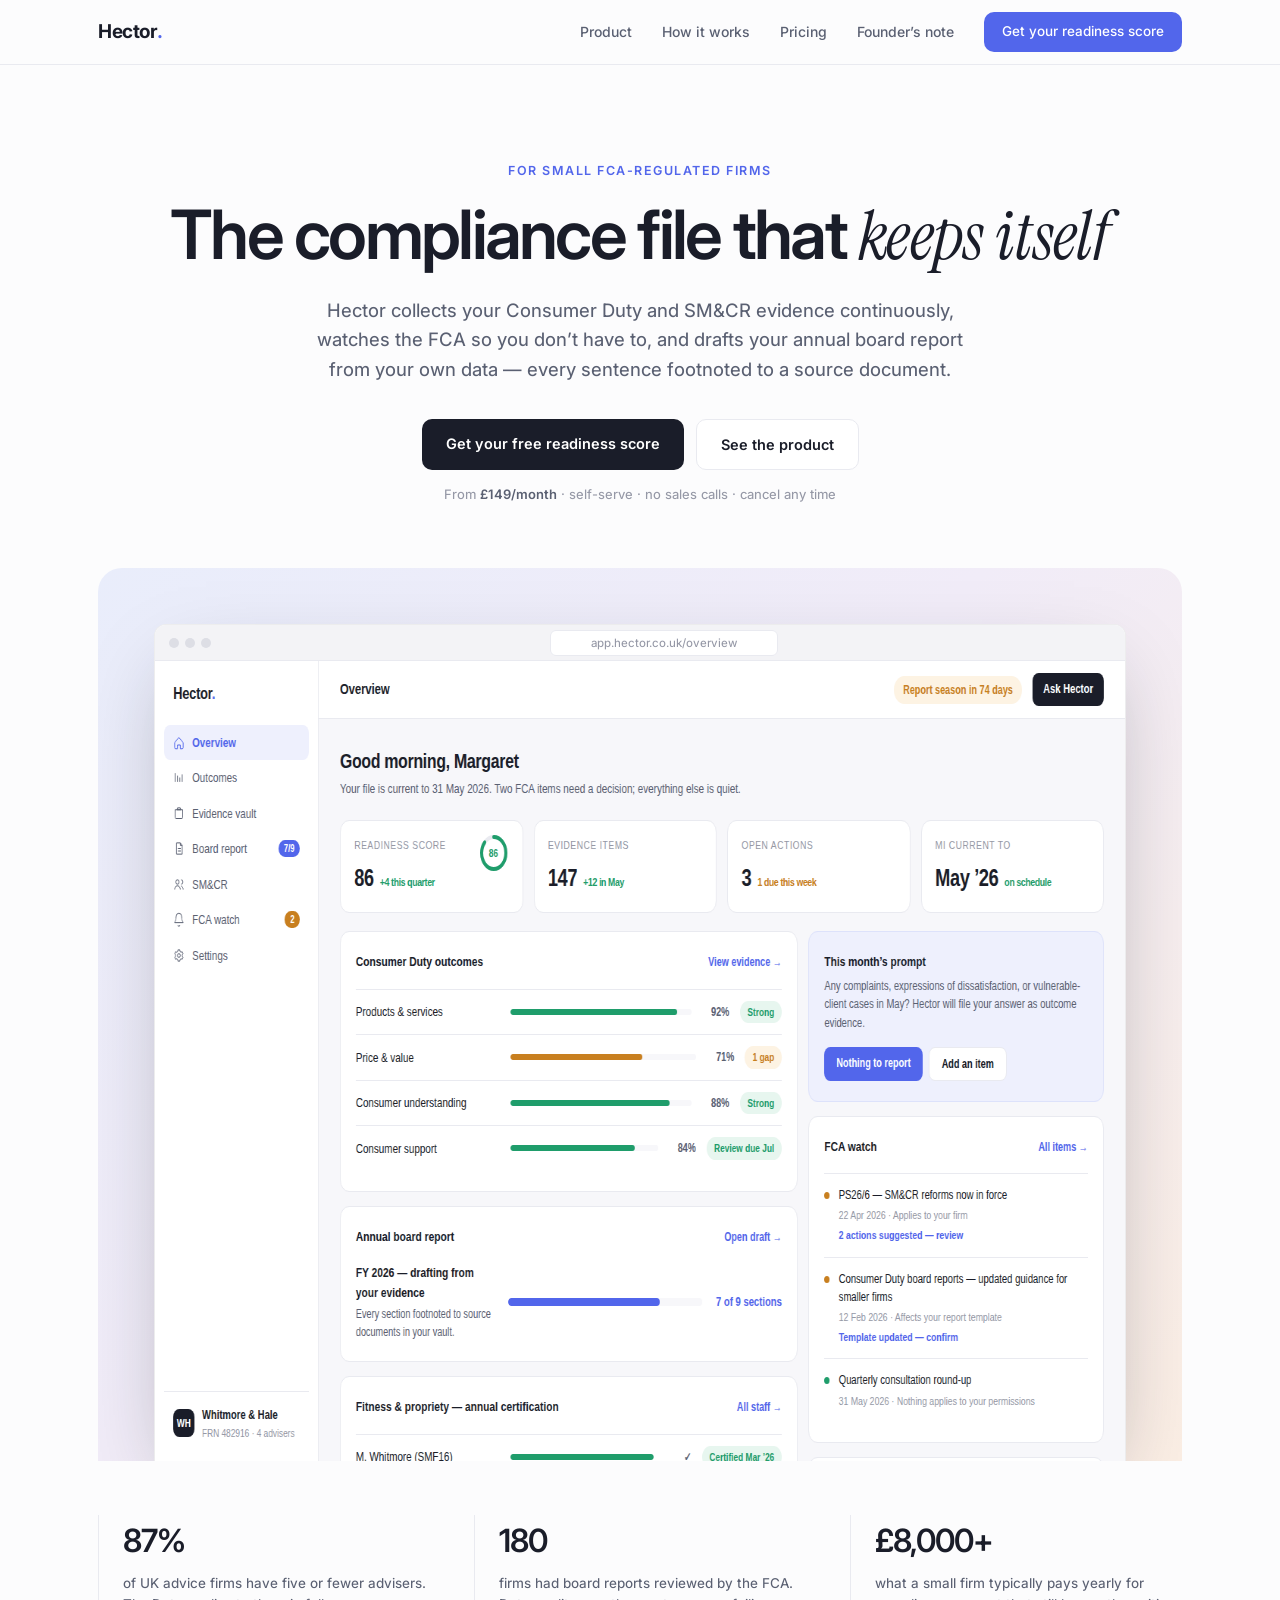
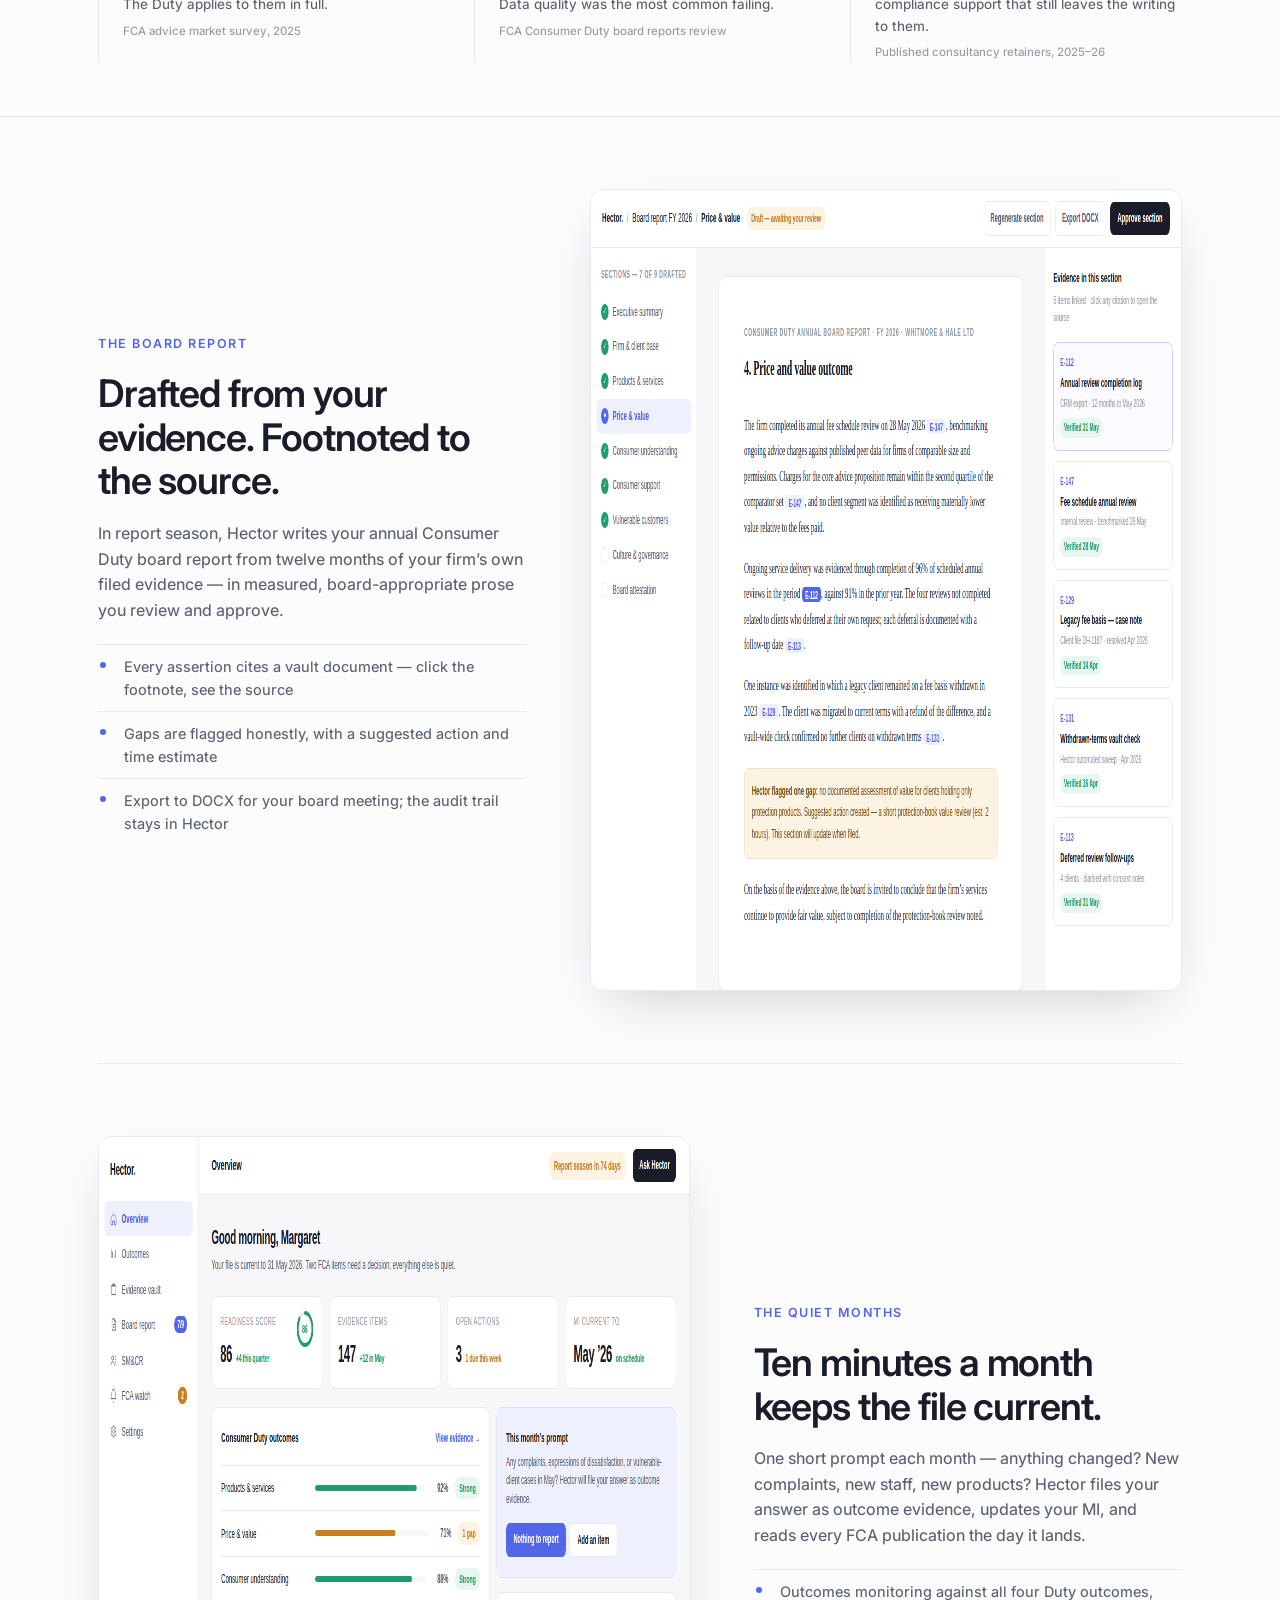
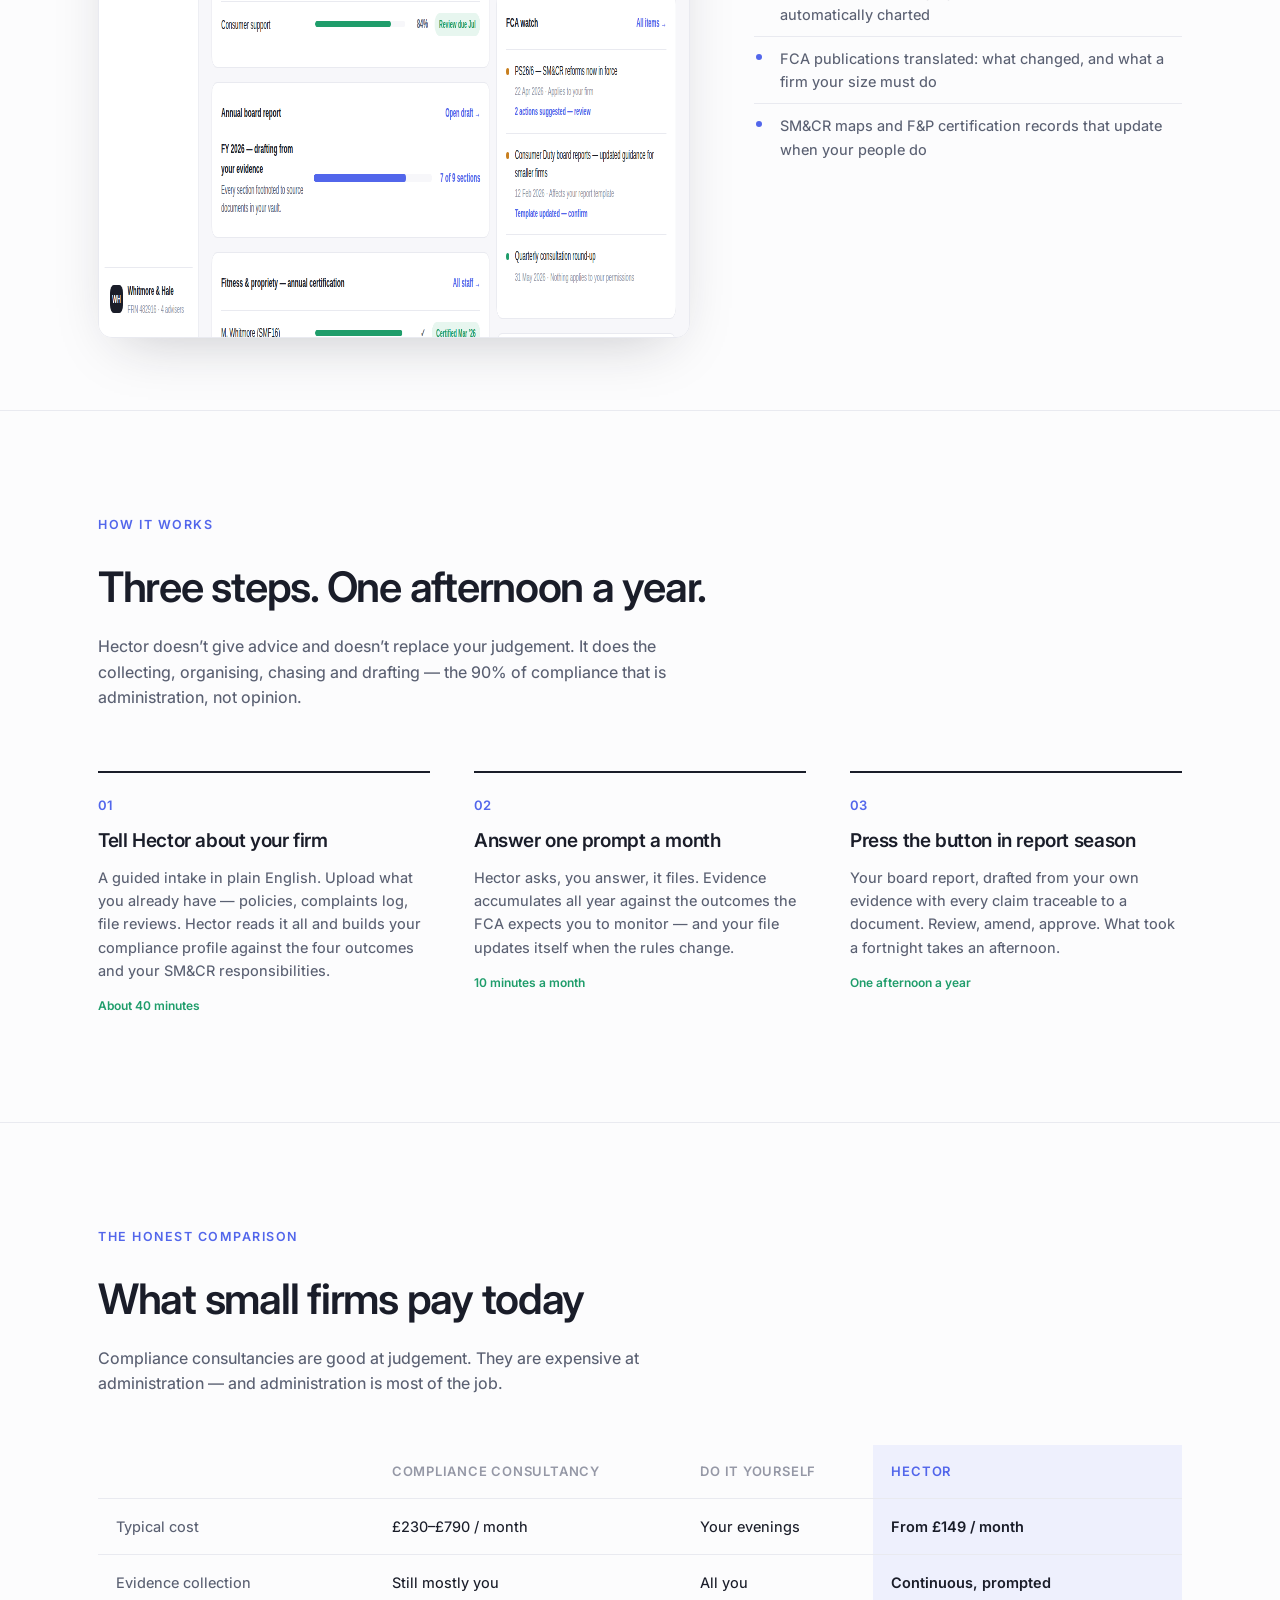
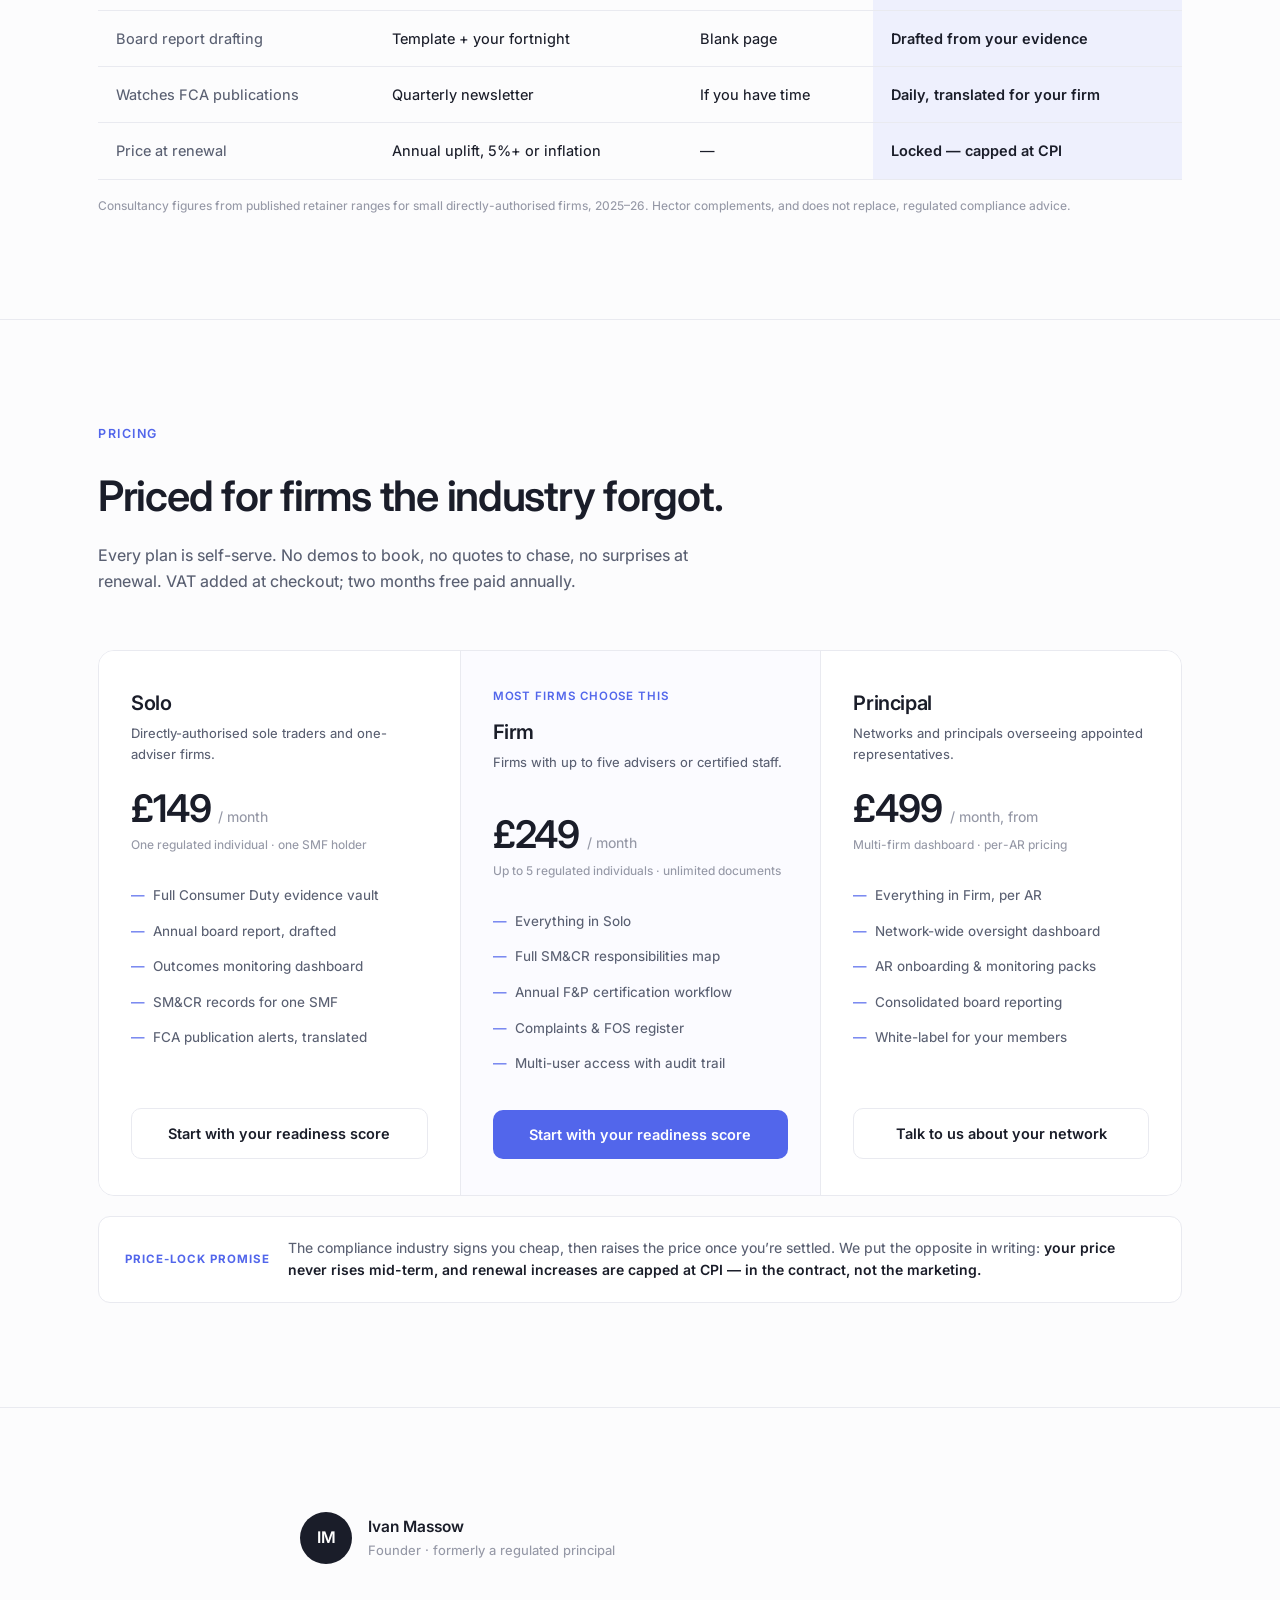
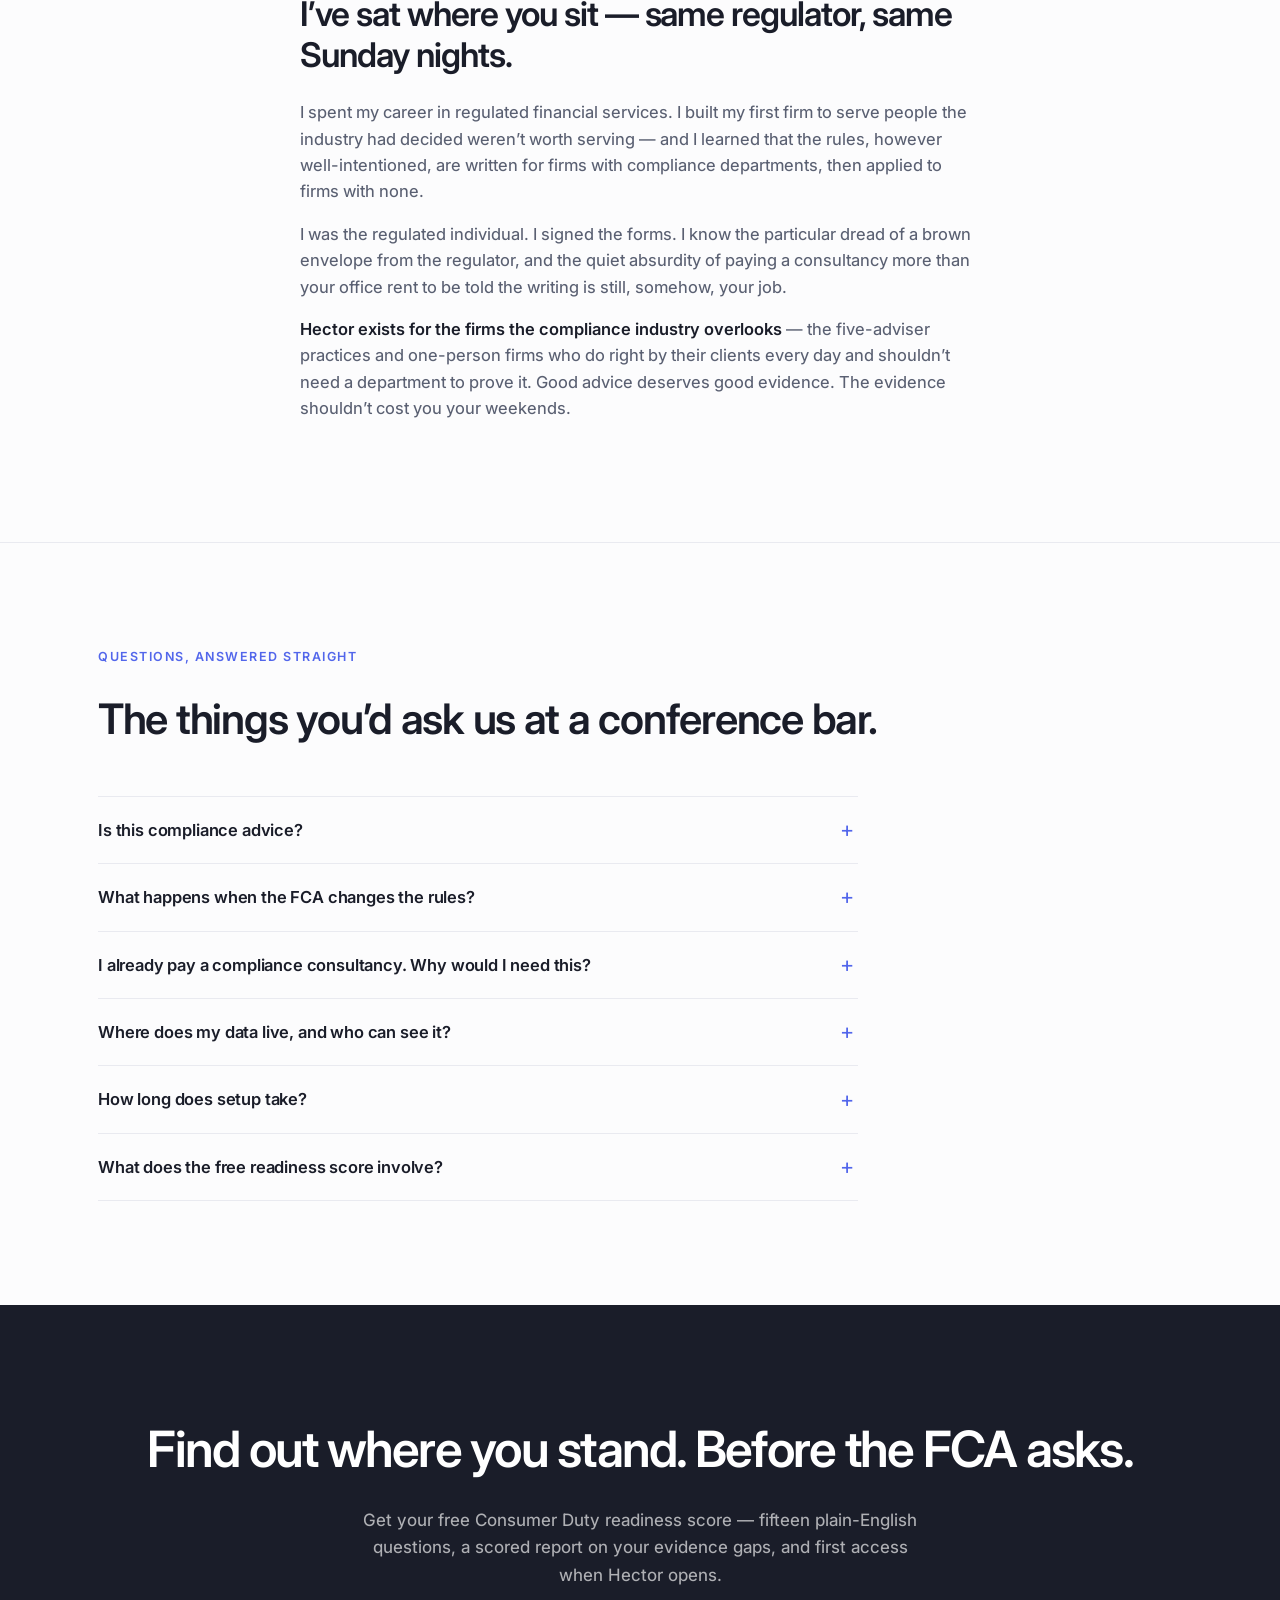
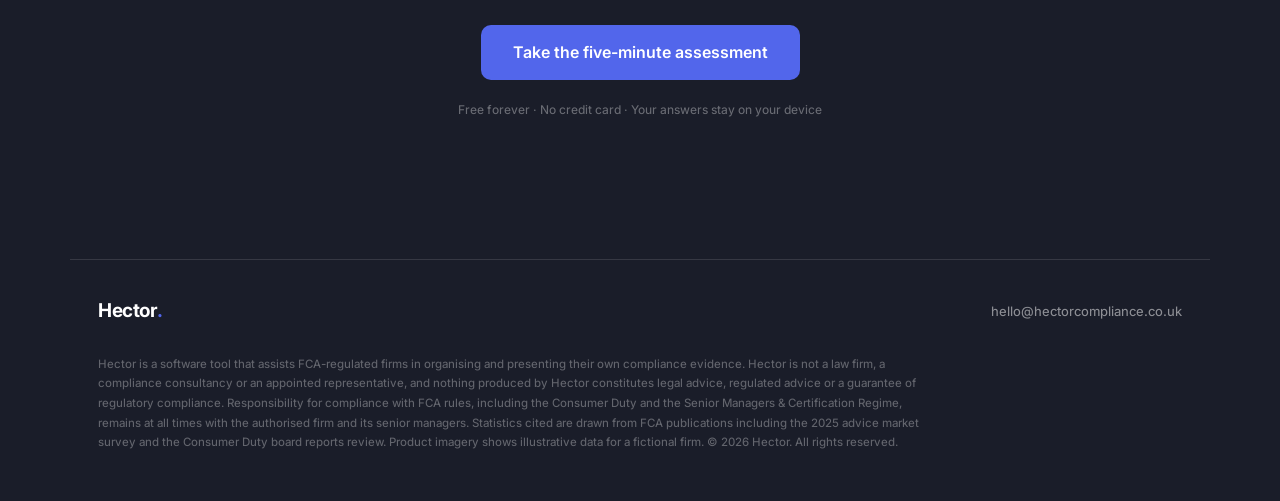
==== commit 0995dda1: "Add working readiness-score questionnaire and Cloudflare deploy scaffolding 15-question Consumer Dut" ====
--- a/hector/index.html
+++ b/hector/index.html
@@ -261,7 +261,7 @@
       <a href="#how">How it works</a>
       <a href="#pricing">Pricing</a>
       <a href="#founder">Founder’s note</a>
-      <a href="#score" class="btn btn-accent nav-cta">Get your readiness score</a>
+      <a href="score/" class="btn btn-accent nav-cta">Get your readiness score</a>
     </div>
   </div>
 </nav>
@@ -272,7 +272,7 @@
     <h1>The compliance file that <span class="serif-i">keeps itself</span></h1>
     <p class="lede">Hector collects your Consumer Duty and SM&amp;CR evidence continuously, watches the FCA so you don’t have to, and drafts your annual board report from your own data — every sentence footnoted to a source document.</p>
     <div class="hero-ctas">
-      <a href="#score" class="btn btn-ink">Get your free readiness score</a>
+      <a href="score/" class="btn btn-ink">Get your free readiness score</a>
       <a href="#product" class="btn btn-ghost">See the product</a>
     </div>
     <p class="hero-note">From <b>£149/month</b> · self-serve · no sales calls · cancel any time</p>
@@ -399,7 +399,7 @@
           <li>SM&amp;CR records for one SMF</li>
           <li>FCA publication alerts, translated</li>
         </ul>
-        <a href="#score" class="btn btn-ghost">Start with your readiness score</a>
+        <a href="score/" class="btn btn-ghost">Start with your readiness score</a>
       </div>
       <div class="tier popular">
         <div class="flag">Most firms choose this</div>
@@ -414,7 +414,7 @@
           <li>Complaints &amp; FOS register</li>
           <li>Multi-user access with audit trail</li>
         </ul>
-        <a href="#score" class="btn btn-accent">Start with your readiness score</a>
+        <a href="score/" class="btn btn-accent">Start with your readiness score</a>
       </div>
       <div class="tier">
         <h3>Principal</h3>
@@ -428,7 +428,7 @@
           <li>Consolidated board reporting</li>
           <li>White-label for your members</li>
         </ul>
-        <a href="#score" class="btn btn-ghost">Talk to us about your network</a>
+        <a href="score/" class="btn btn-ghost">Talk to us about your network</a>
       </div>
     </div>
     <div class="lock">
@@ -493,11 +493,8 @@
   <div class="wrap">
     <h2>Find out where you stand. Before the FCA asks.</h2>
     <p>Get your free Consumer Duty readiness score — fifteen plain-English questions, a scored report on your evidence gaps, and first access when Hector opens.</p>
-    <form class="score-form" onsubmit="event.preventDefault(); this.innerHTML='<p style=\'font-size:16px;color:#8b9af5;font-weight:600;\'>Thank you — you’re on the list. Your readiness questionnaire is on its way.</p>';">
-      <input type="email" required placeholder="you@yourfirm.co.uk" aria-label="Email address">
-      <button type="submit" class="btn btn-accent">Get my readiness score</button>
-    </form>
-    <p class="fine">Free forever · No credit card · We never sell or share your details</p>
+    <a href="score/" class="btn btn-accent" style="font-size:16px; padding:15px 32px;">Take the five-minute assessment</a>
+    <p class="fine">Free forever · No credit card · Your answers stay on your device</p>
   </div>
 </section>
 
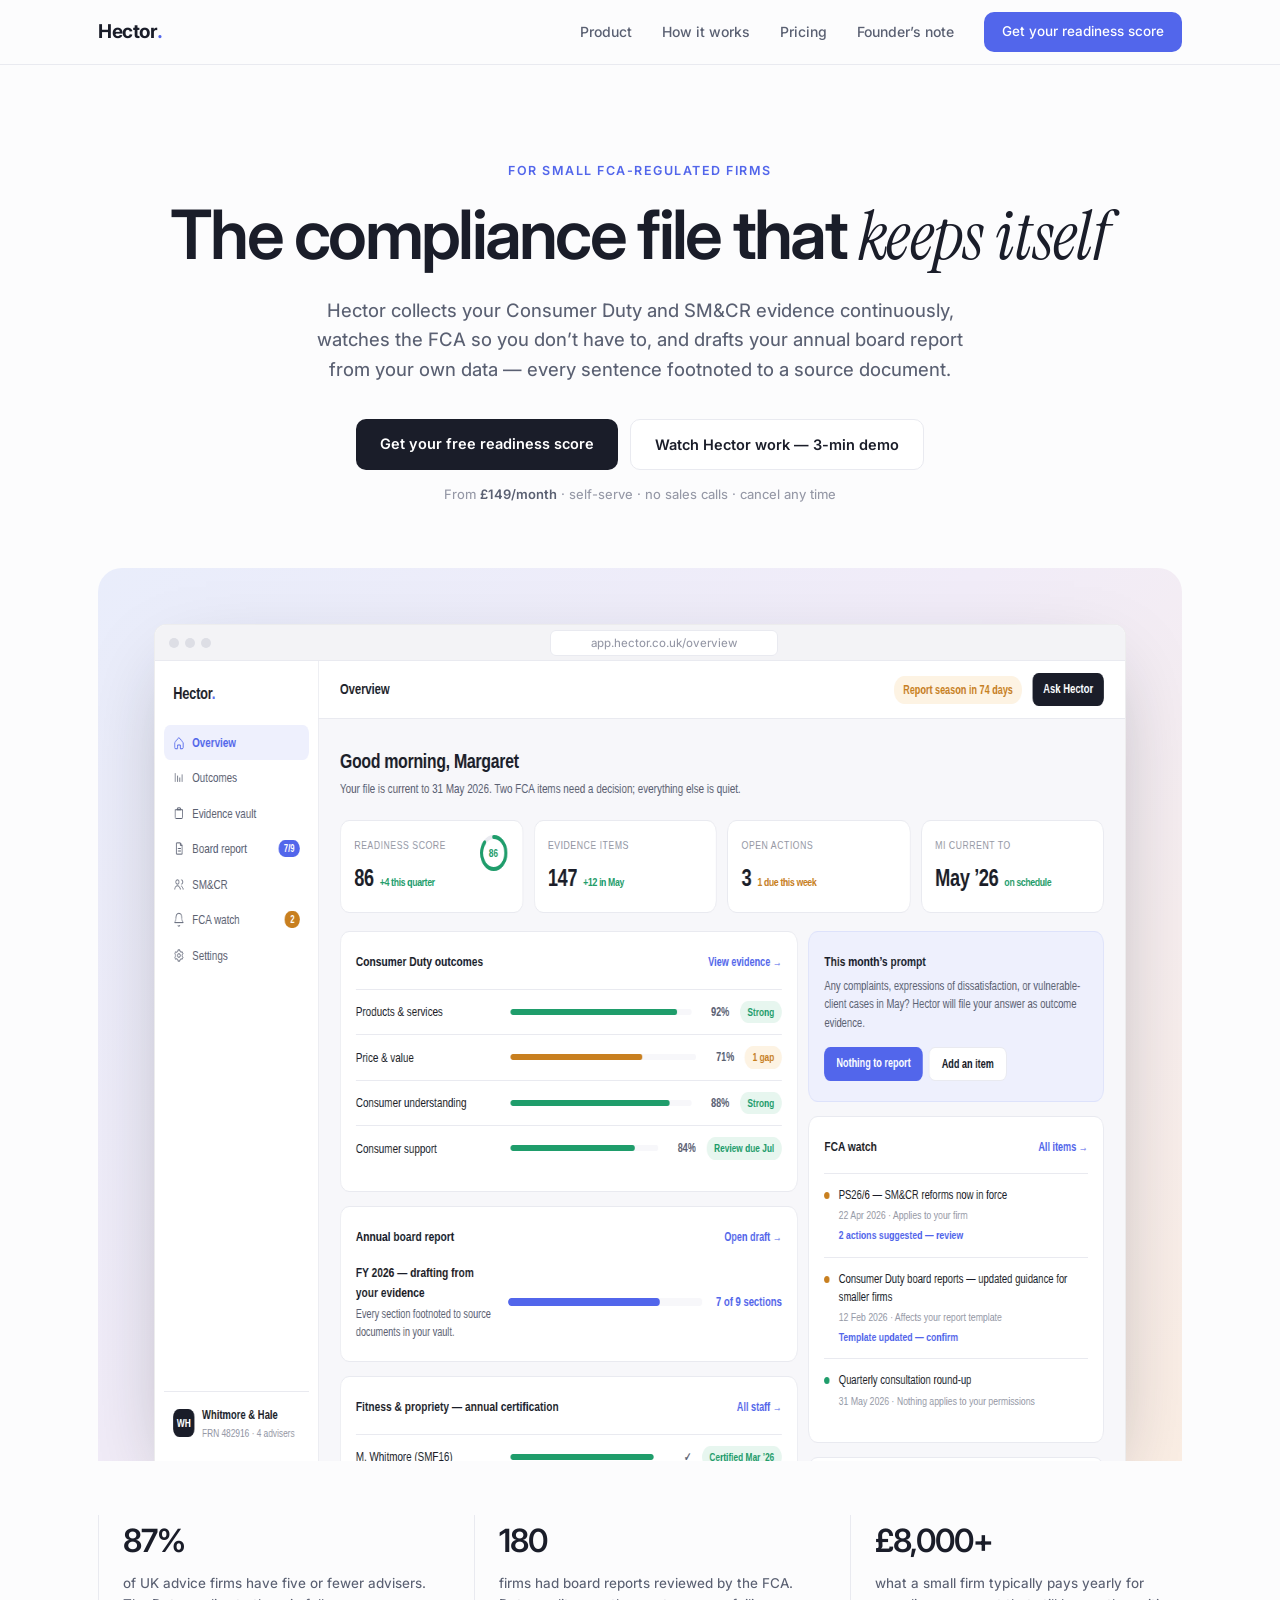
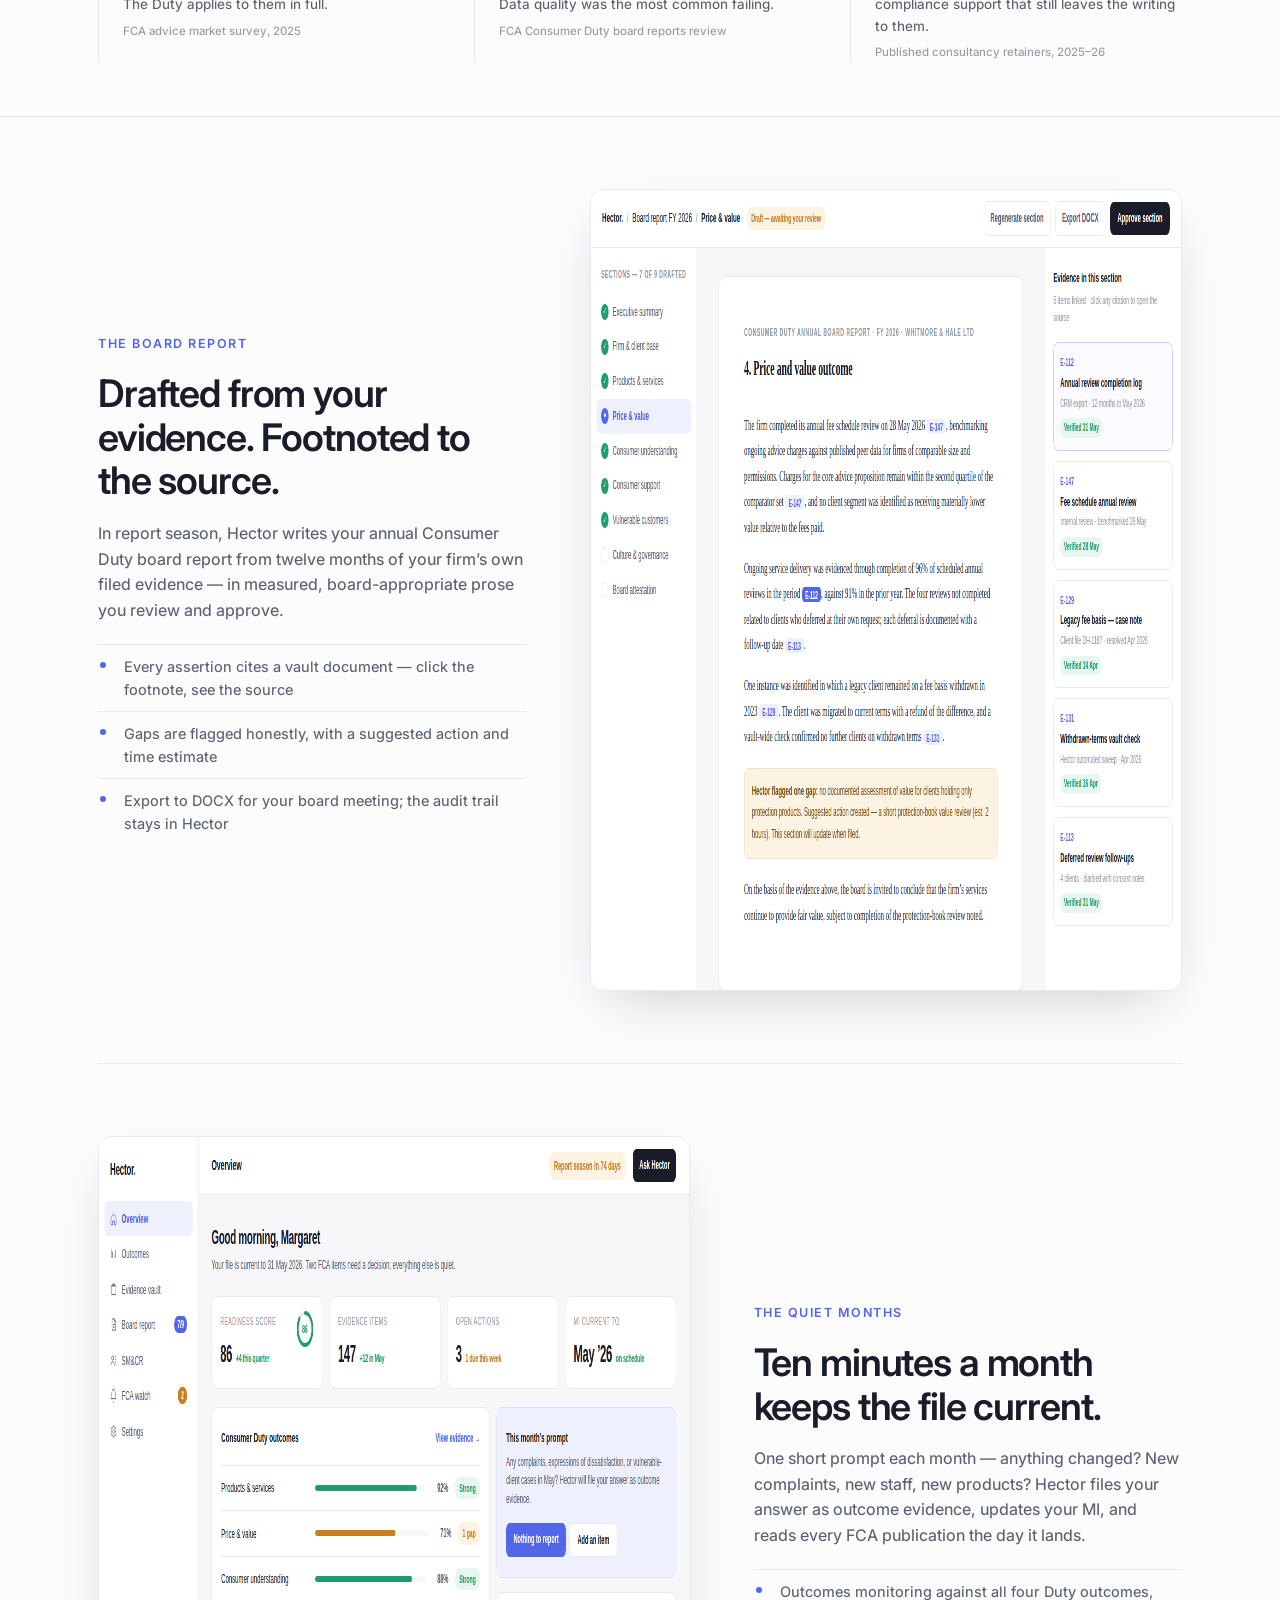
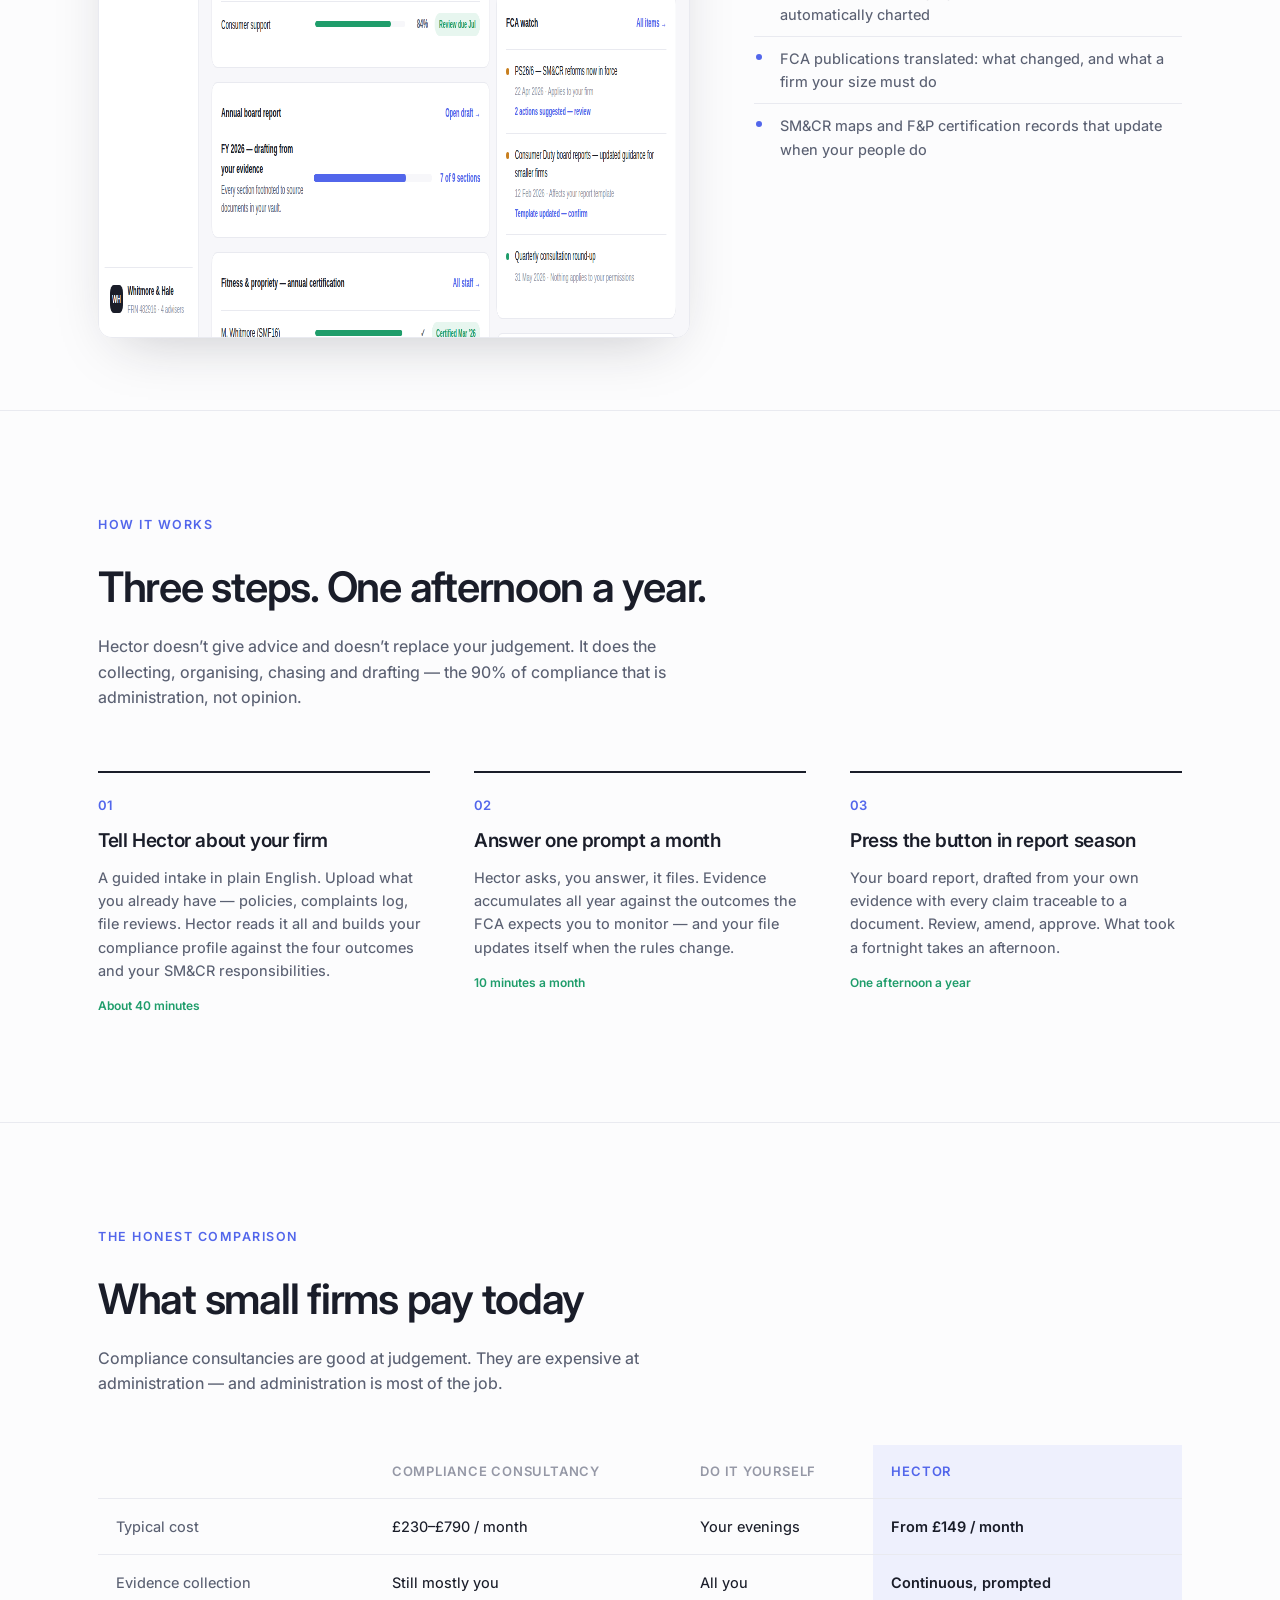
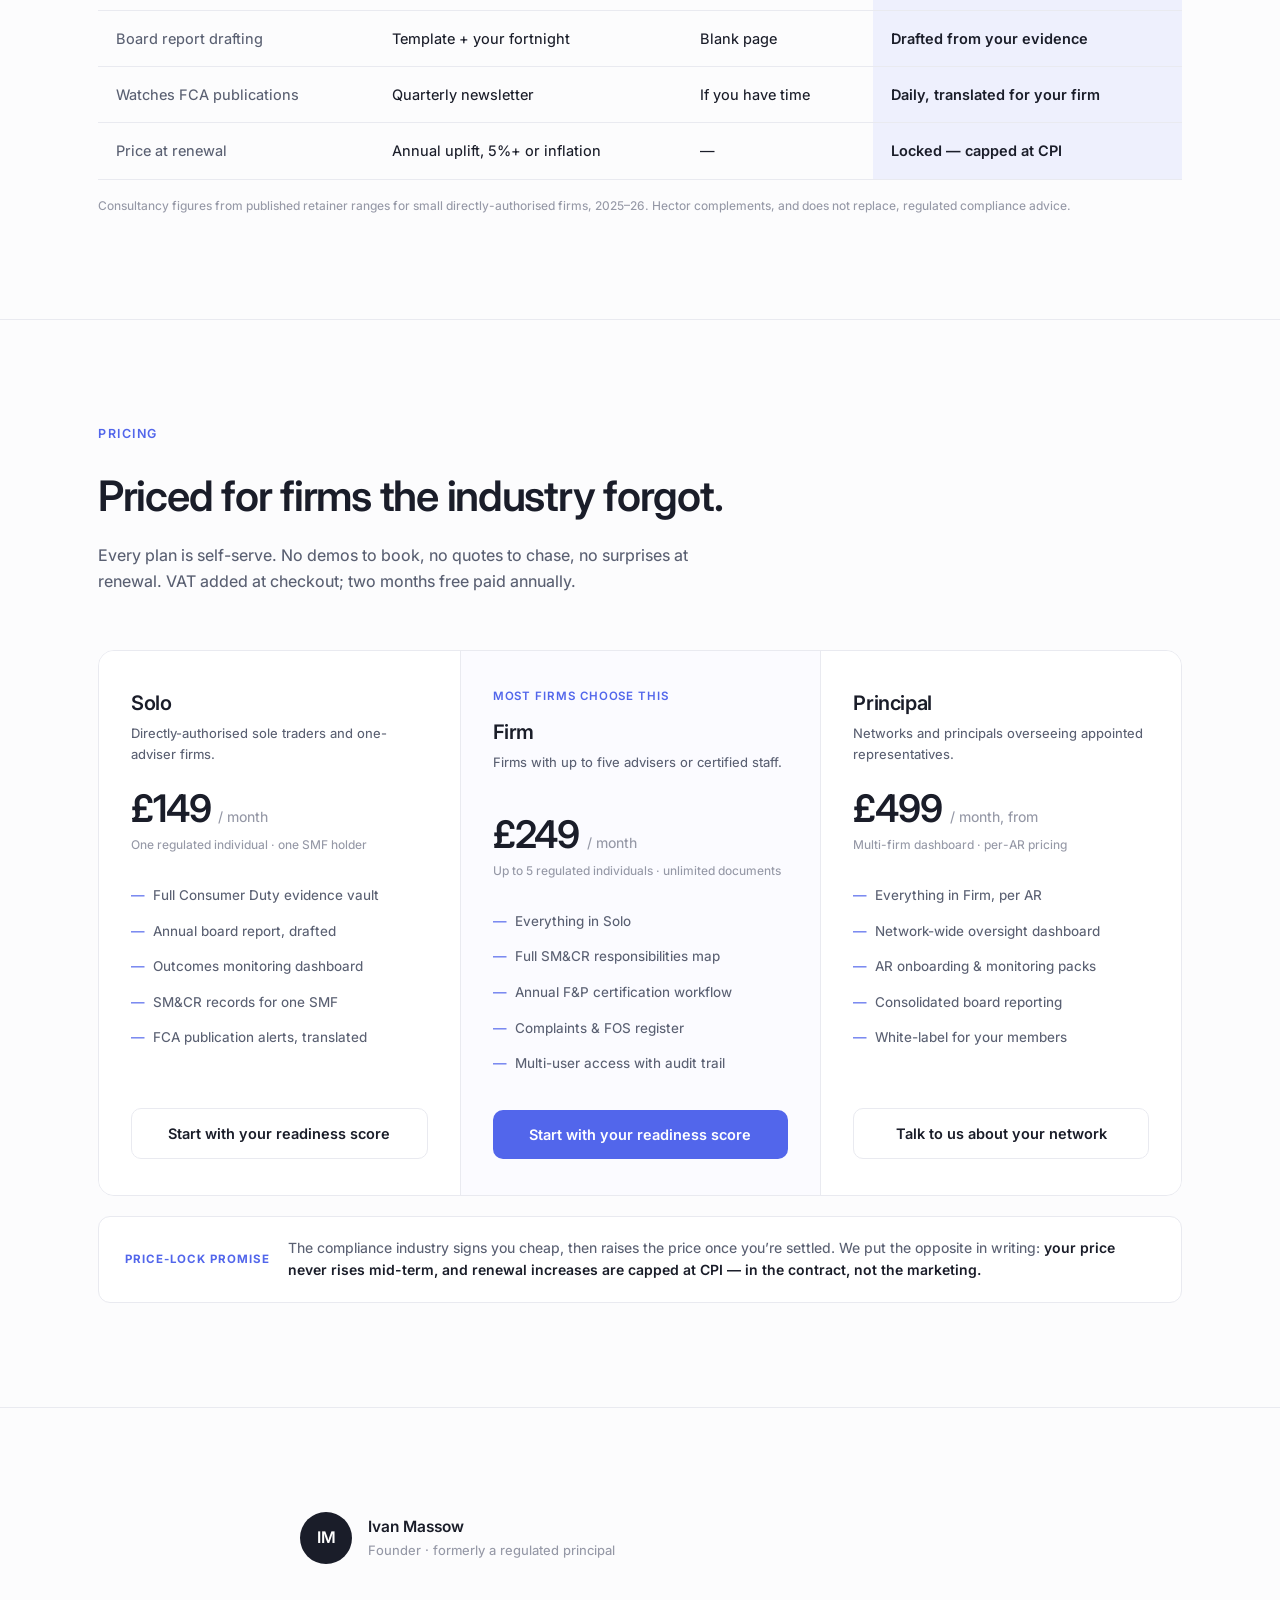
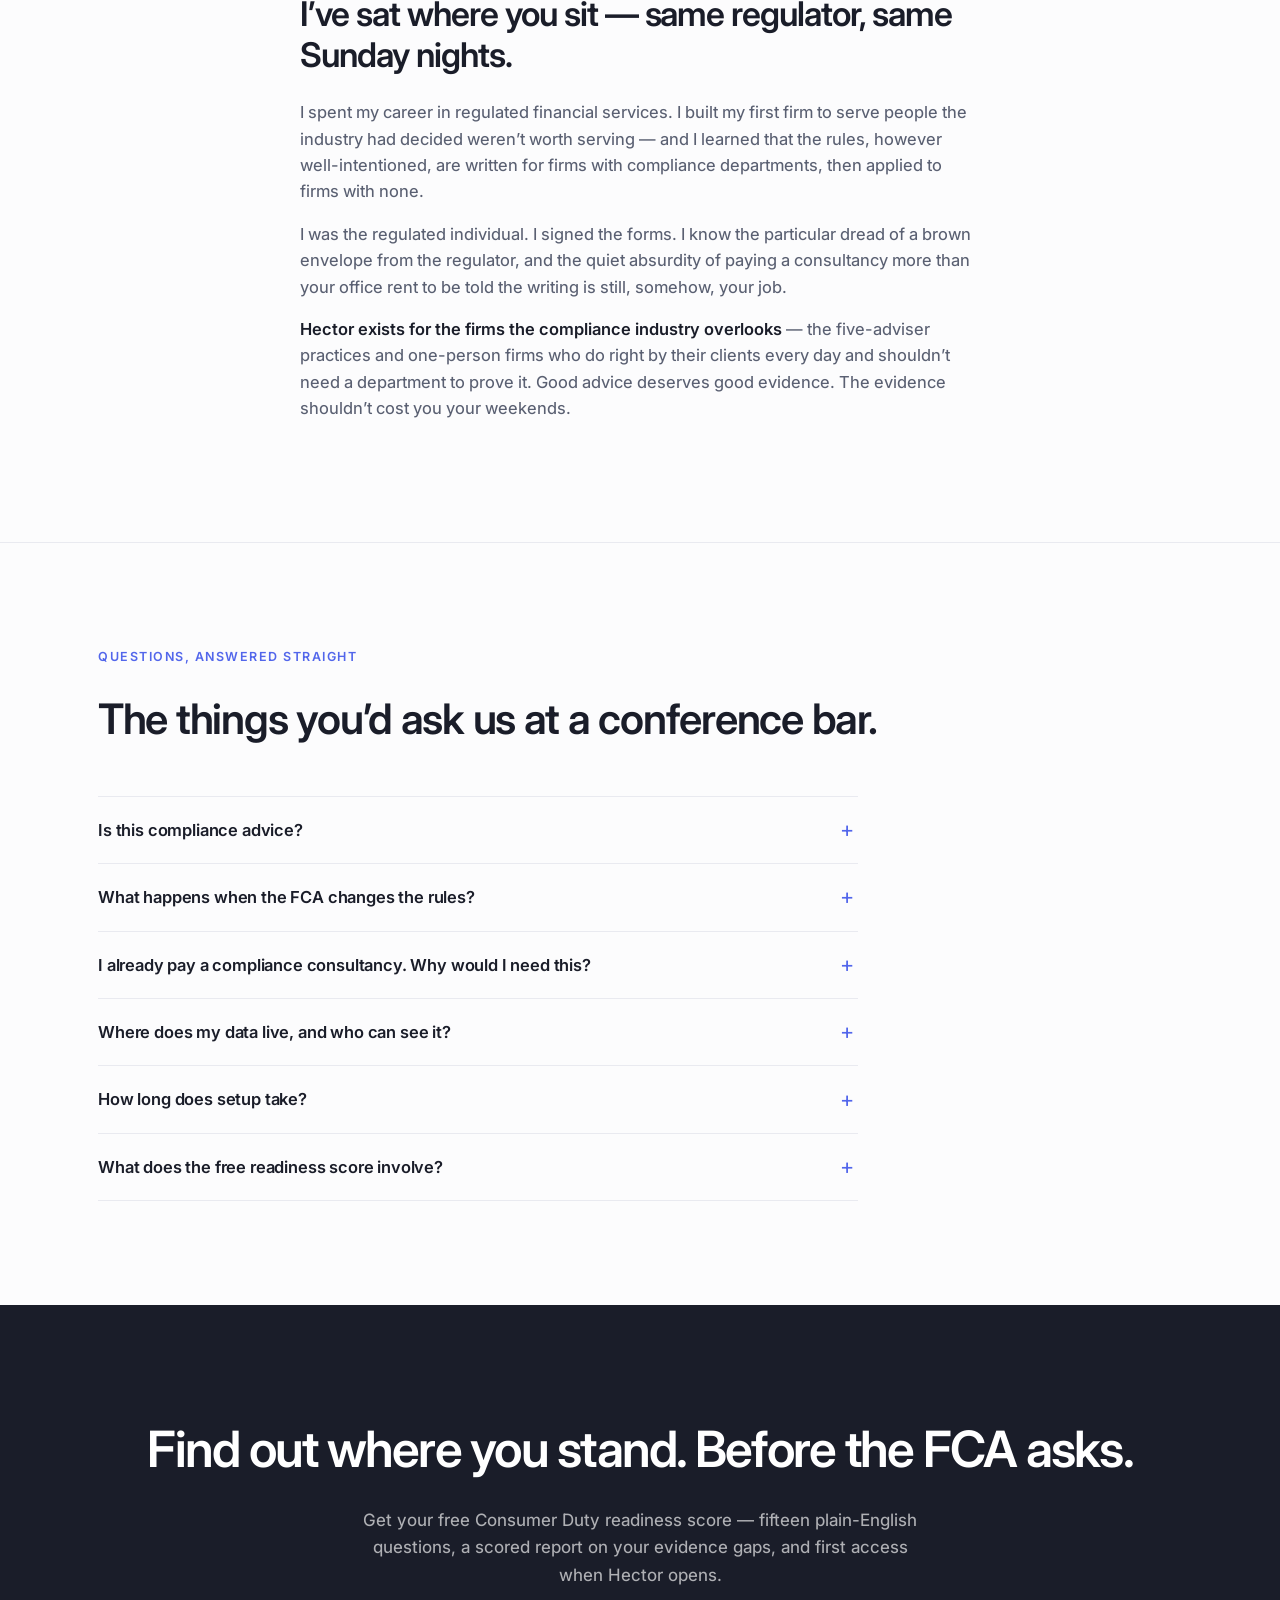
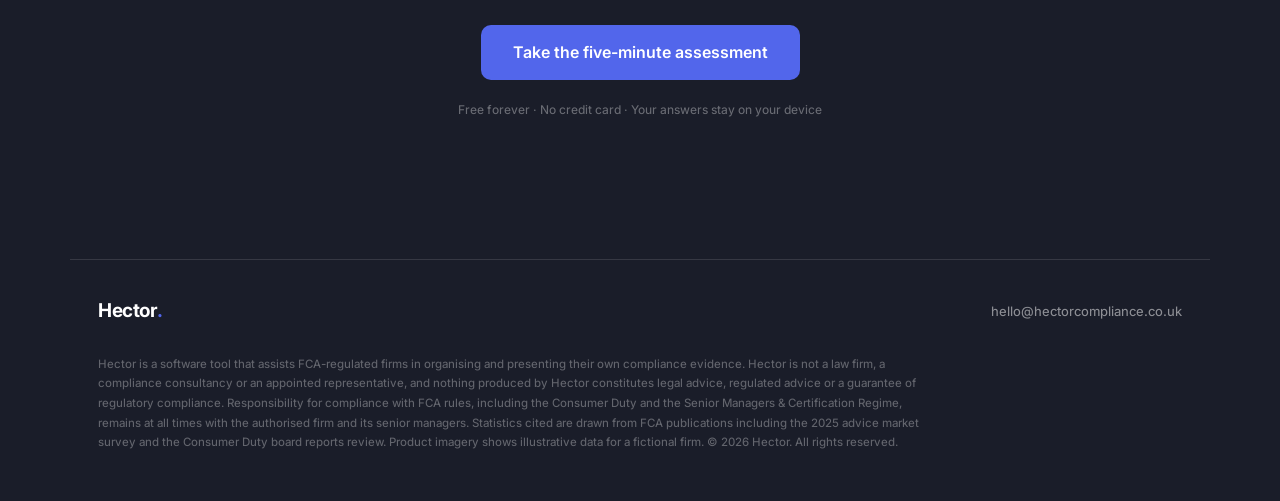
==== commit 261488a4: "Add interactive product demo and offering definition Three-minute clickable walkthrough of the core " ====
--- a/hector/index.html
+++ b/hector/index.html
@@ -273,7 +273,7 @@
     <p class="lede">Hector collects your Consumer Duty and SM&amp;CR evidence continuously, watches the FCA so you don’t have to, and drafts your annual board report from your own data — every sentence footnoted to a source document.</p>
     <div class="hero-ctas">
       <a href="score/" class="btn btn-ink">Get your free readiness score</a>
-      <a href="#product" class="btn btn-ghost">See the product</a>
+      <a href="demo/" class="btn btn-ghost">Watch Hector work — 3-min demo</a>
     </div>
     <p class="hero-note">From <b>£149/month</b> · self-serve · no sales calls · cancel any time</p>
     <div class="shot-stage" id="product">
